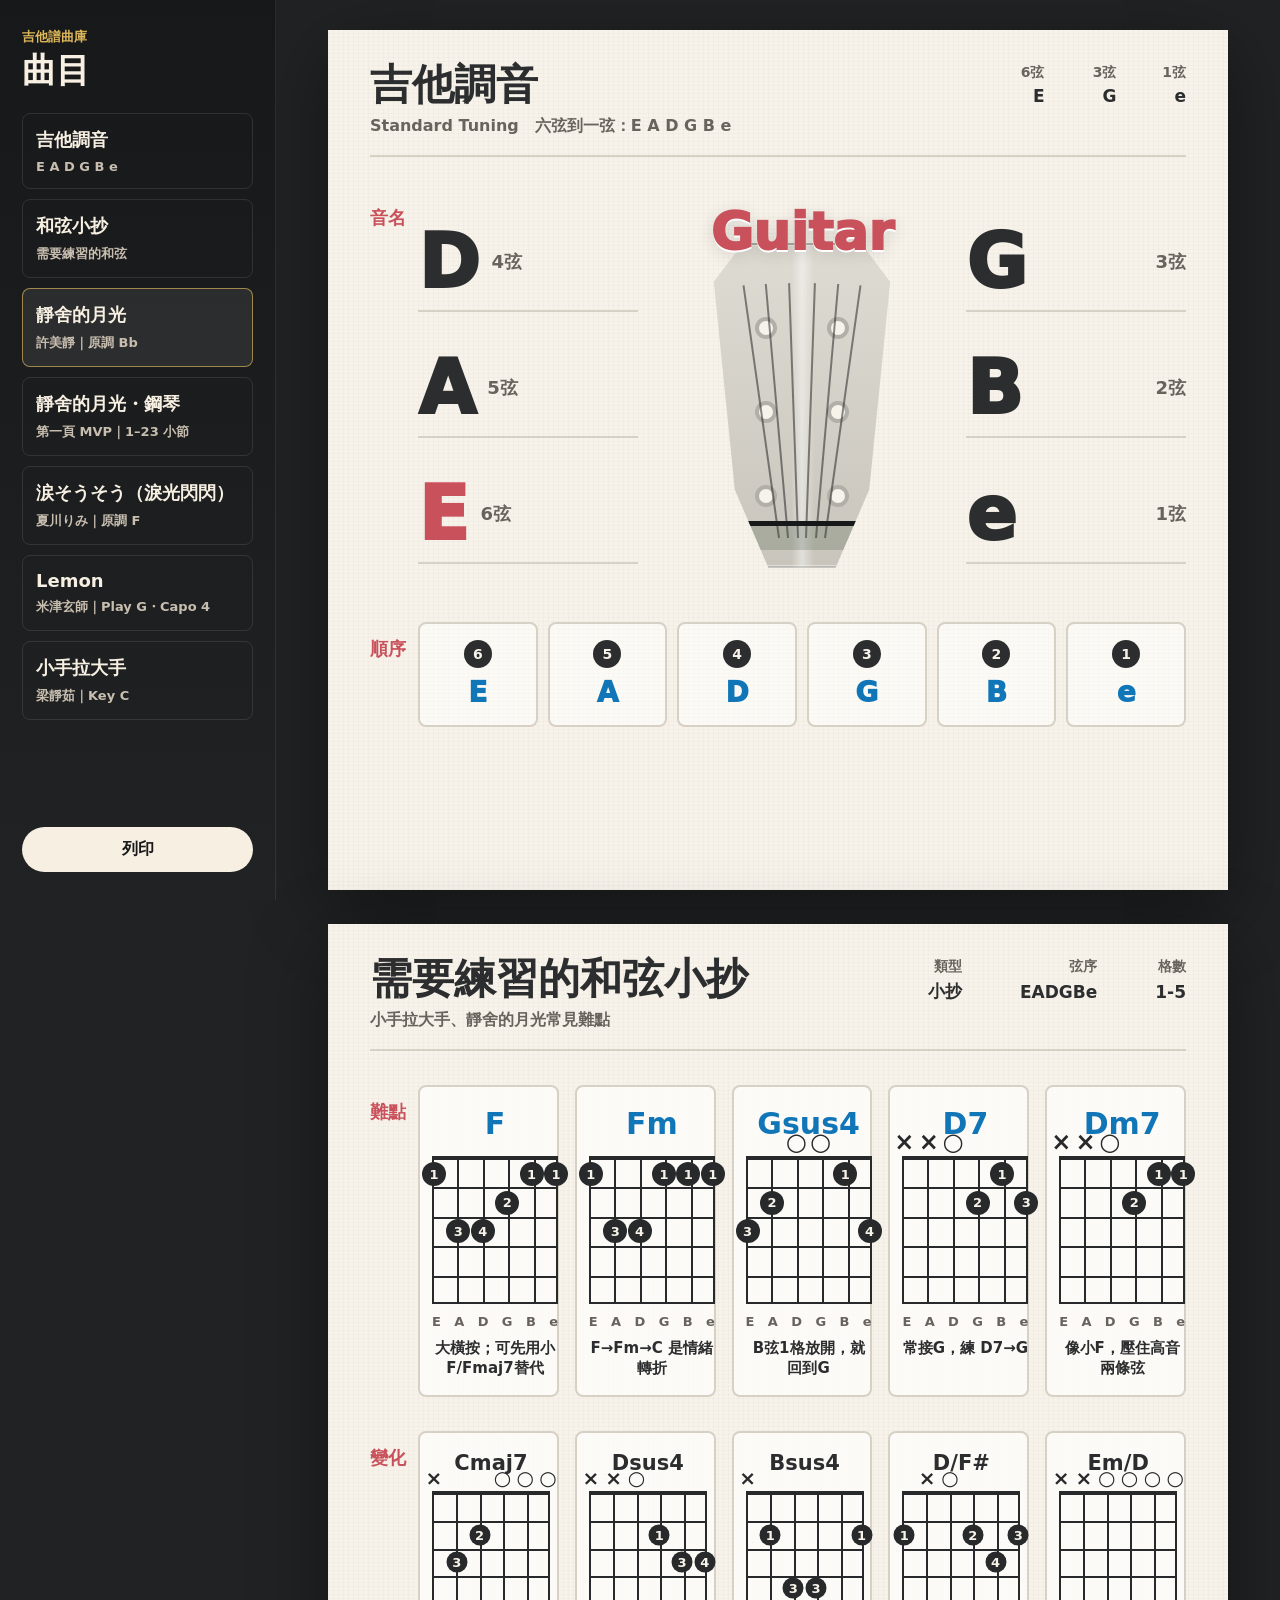
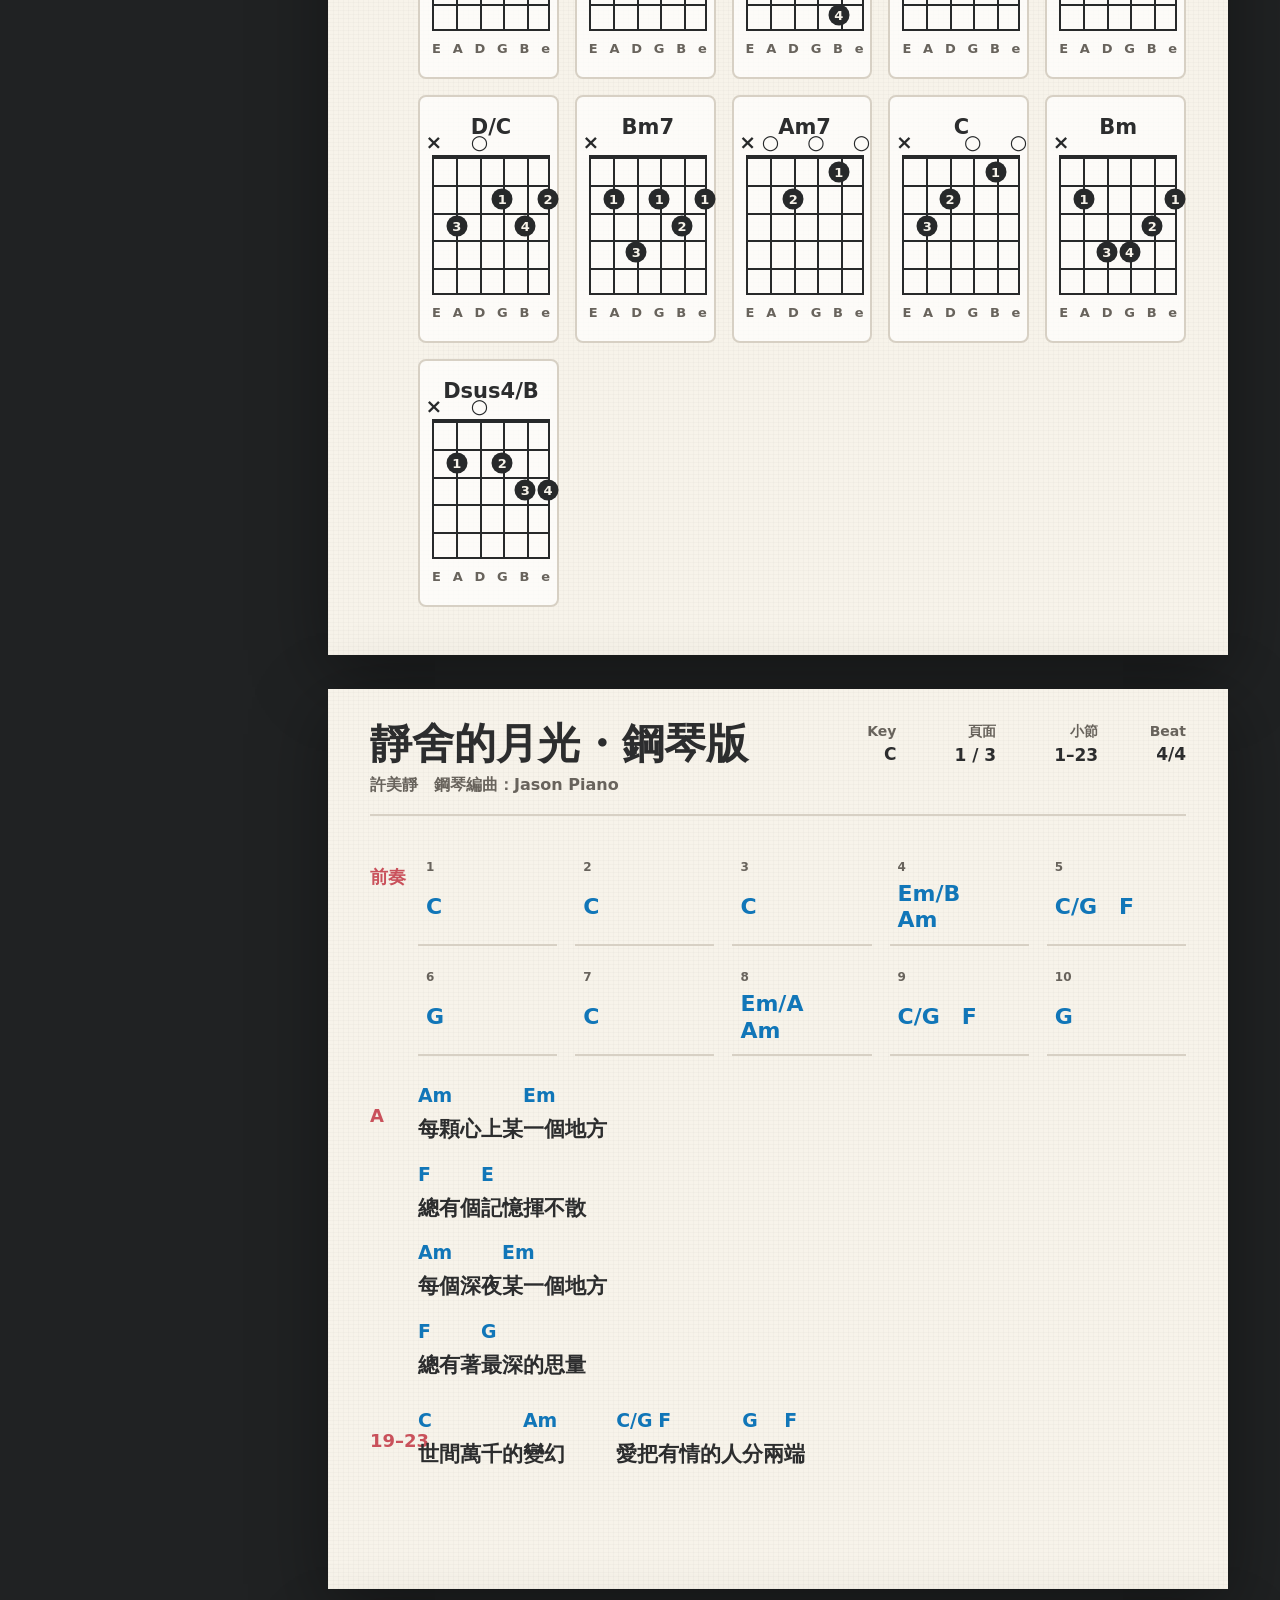
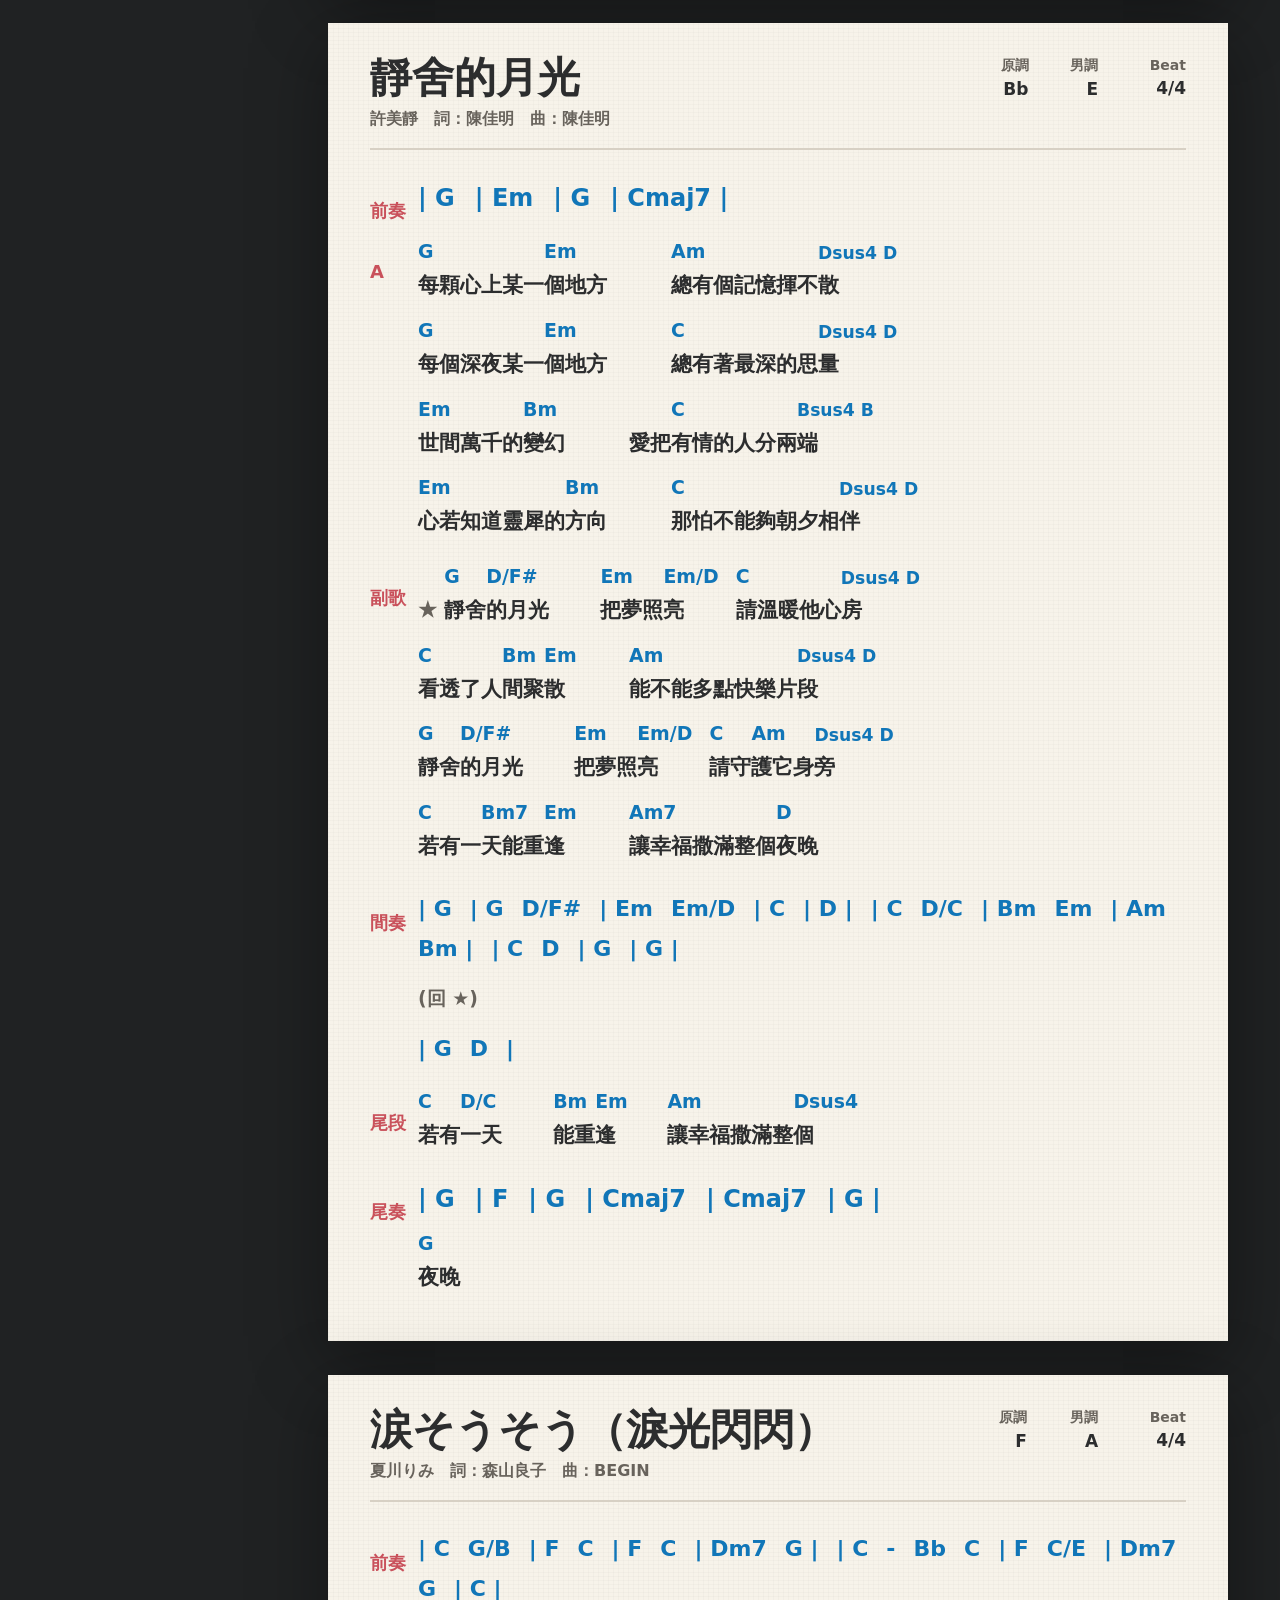
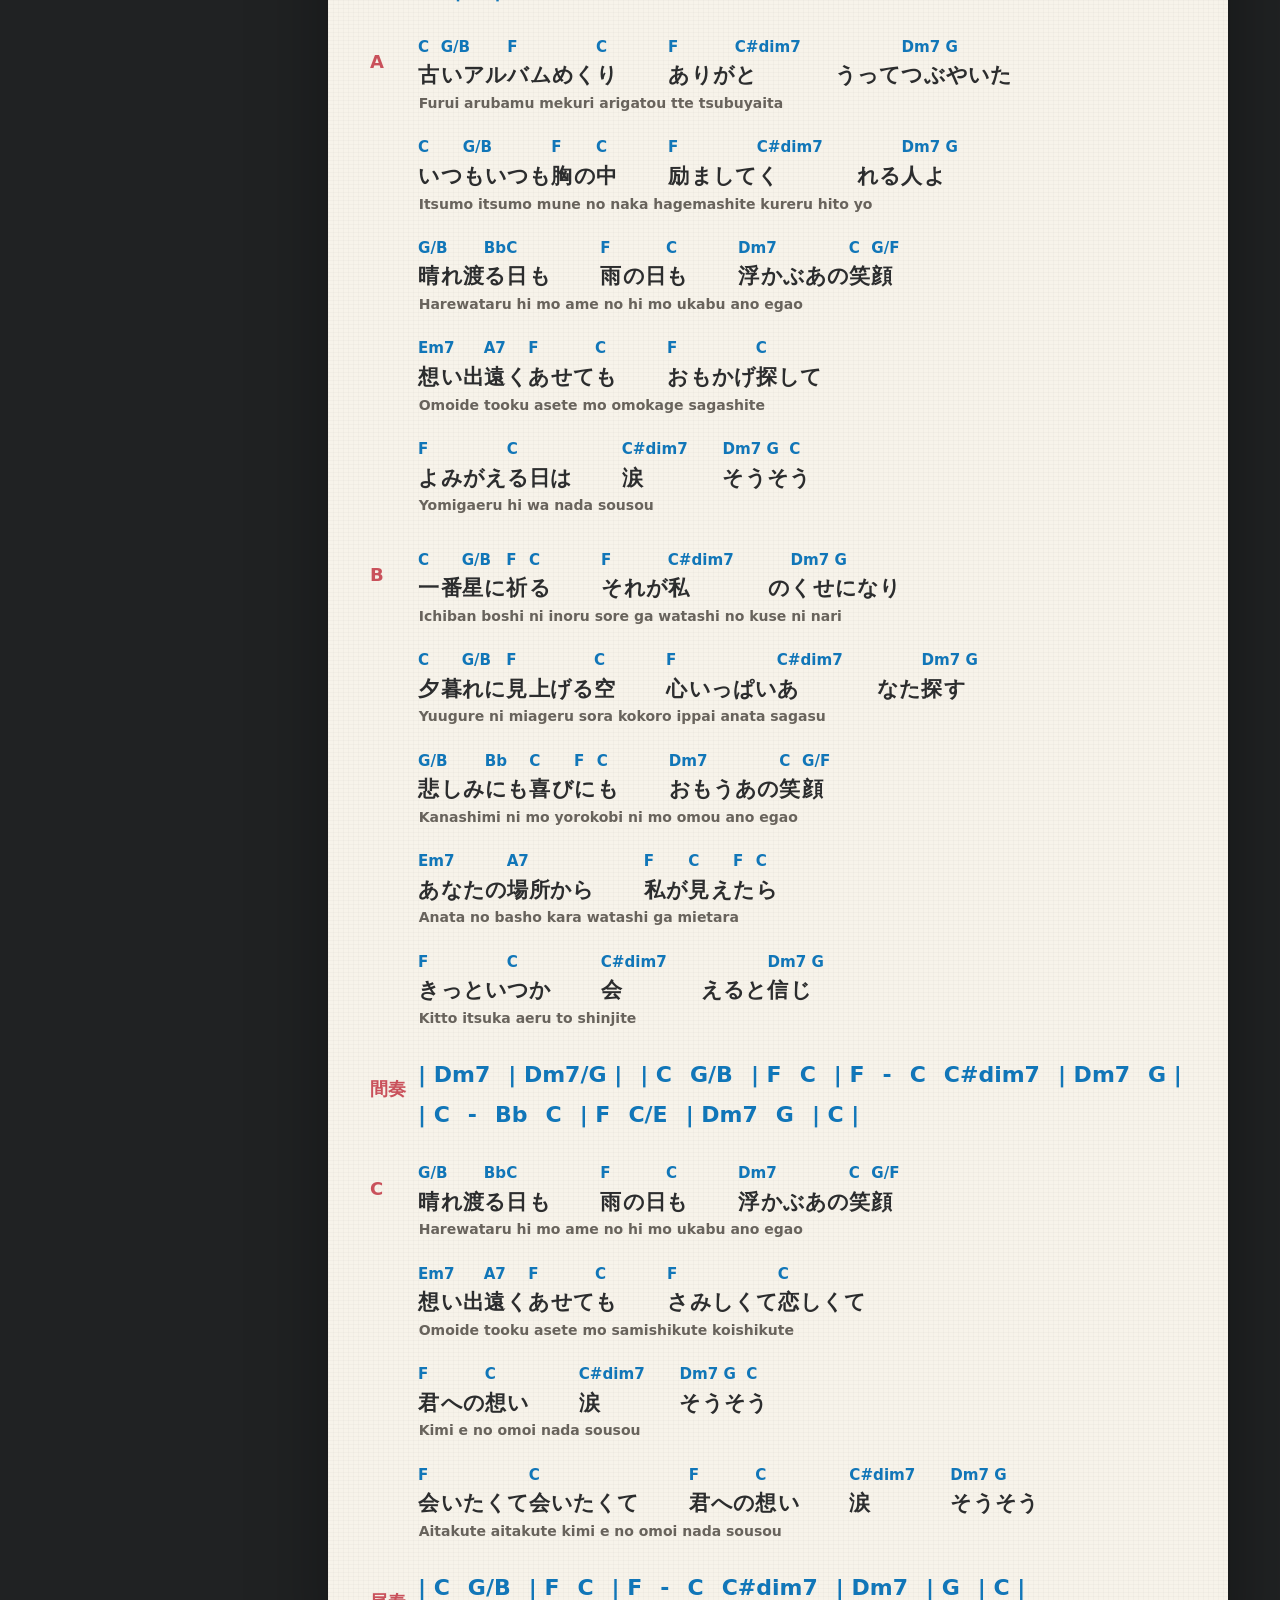
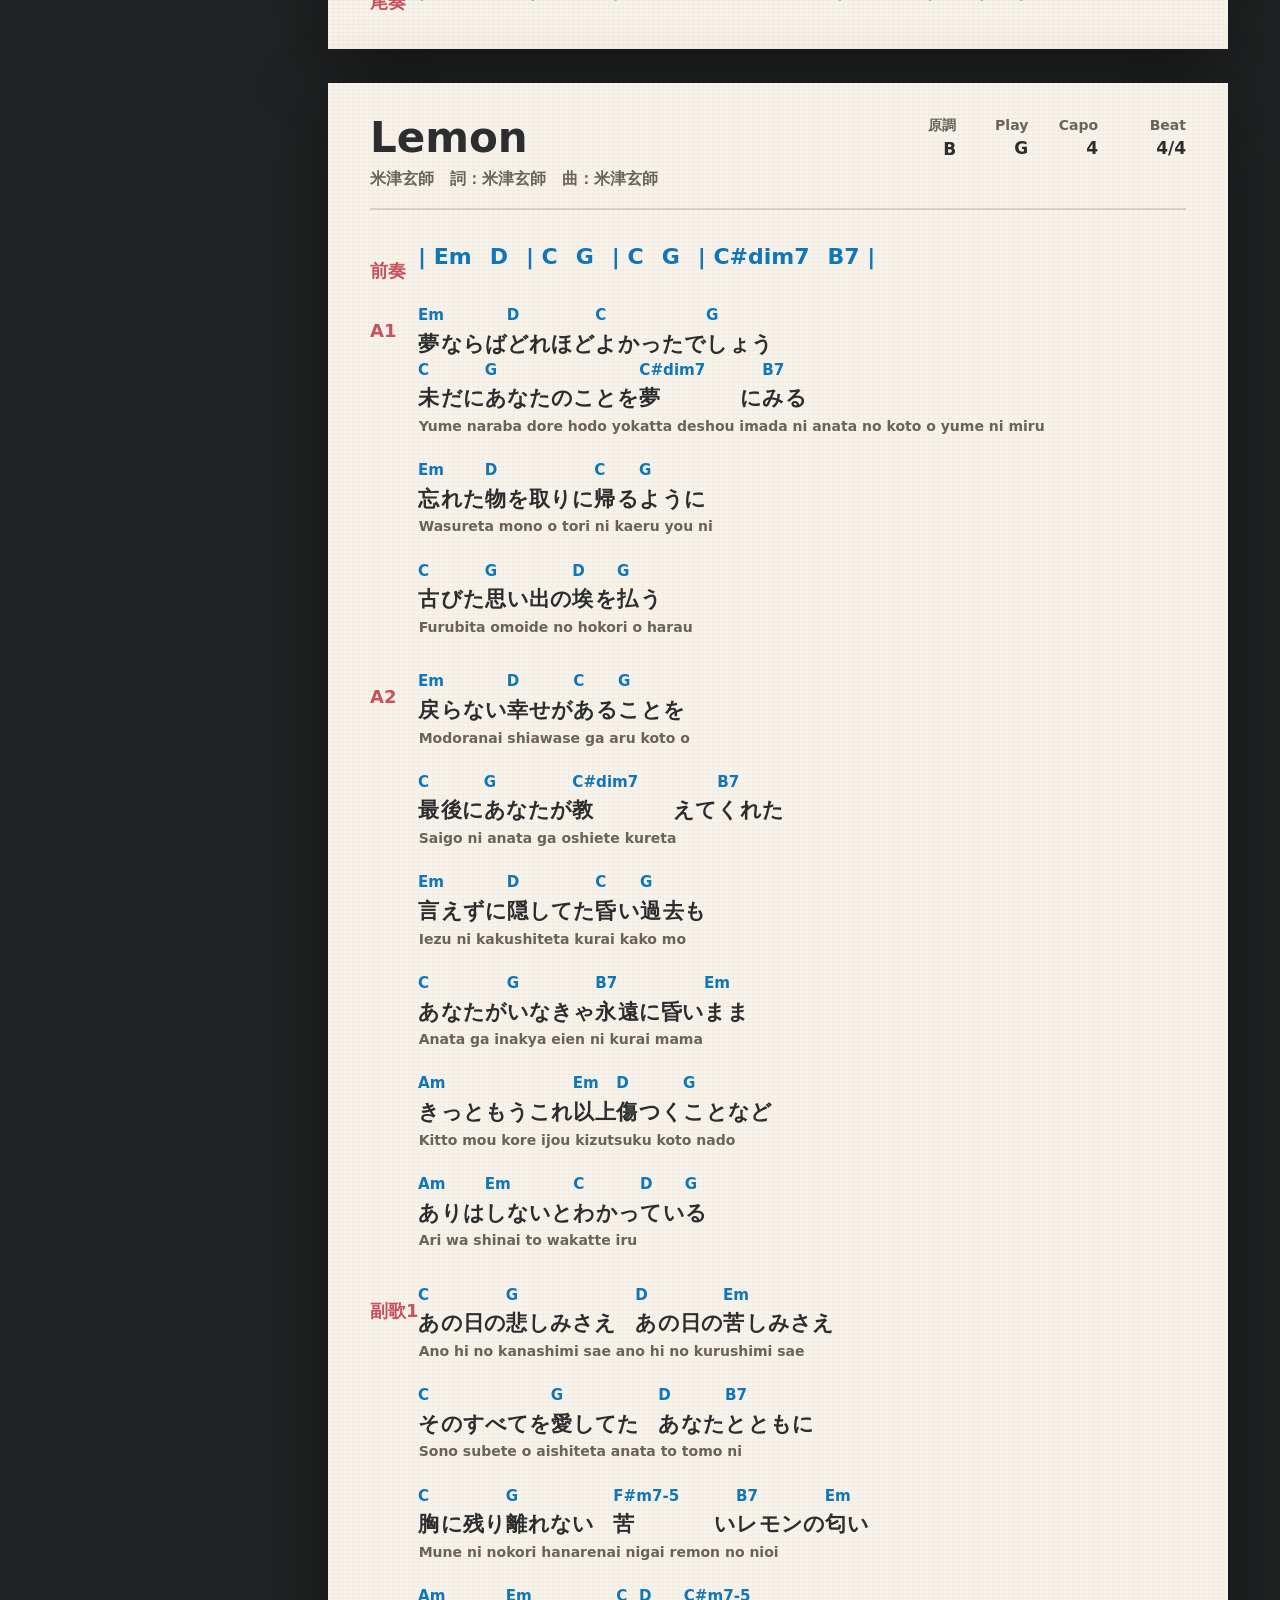
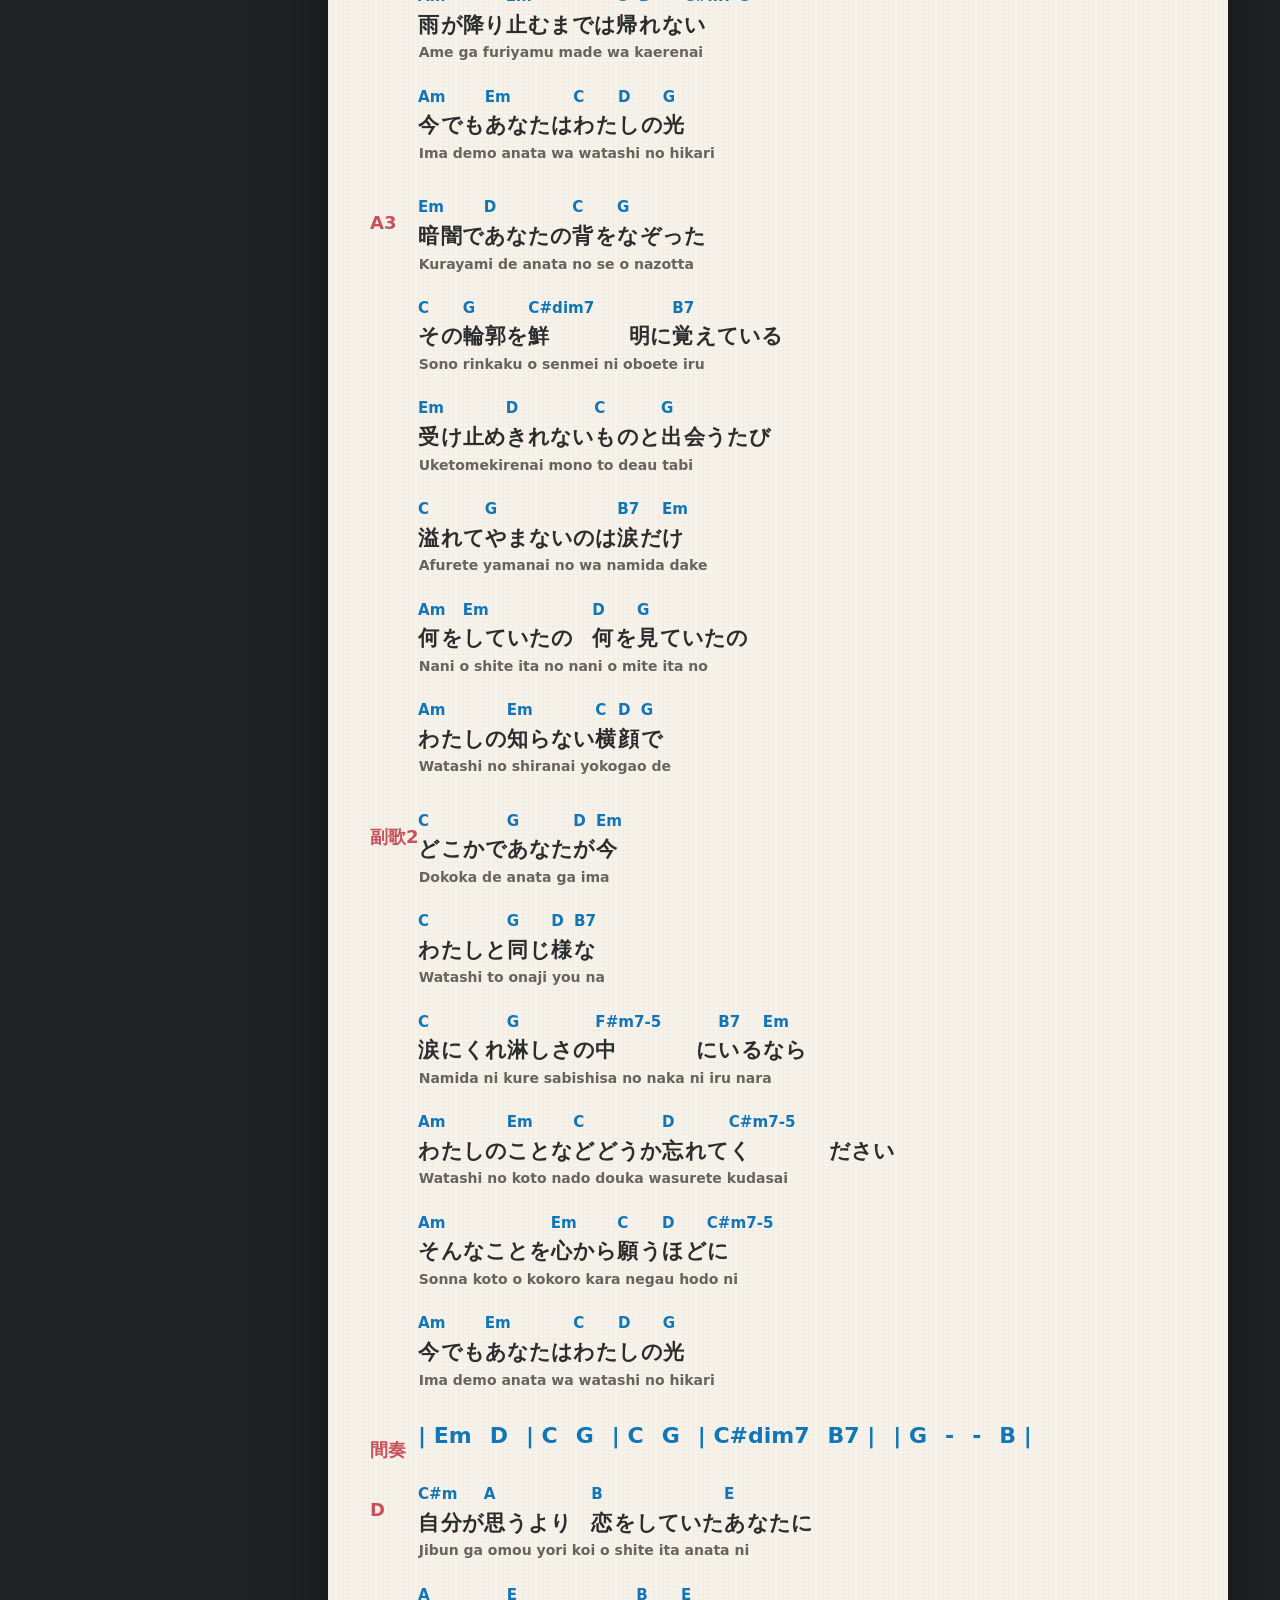
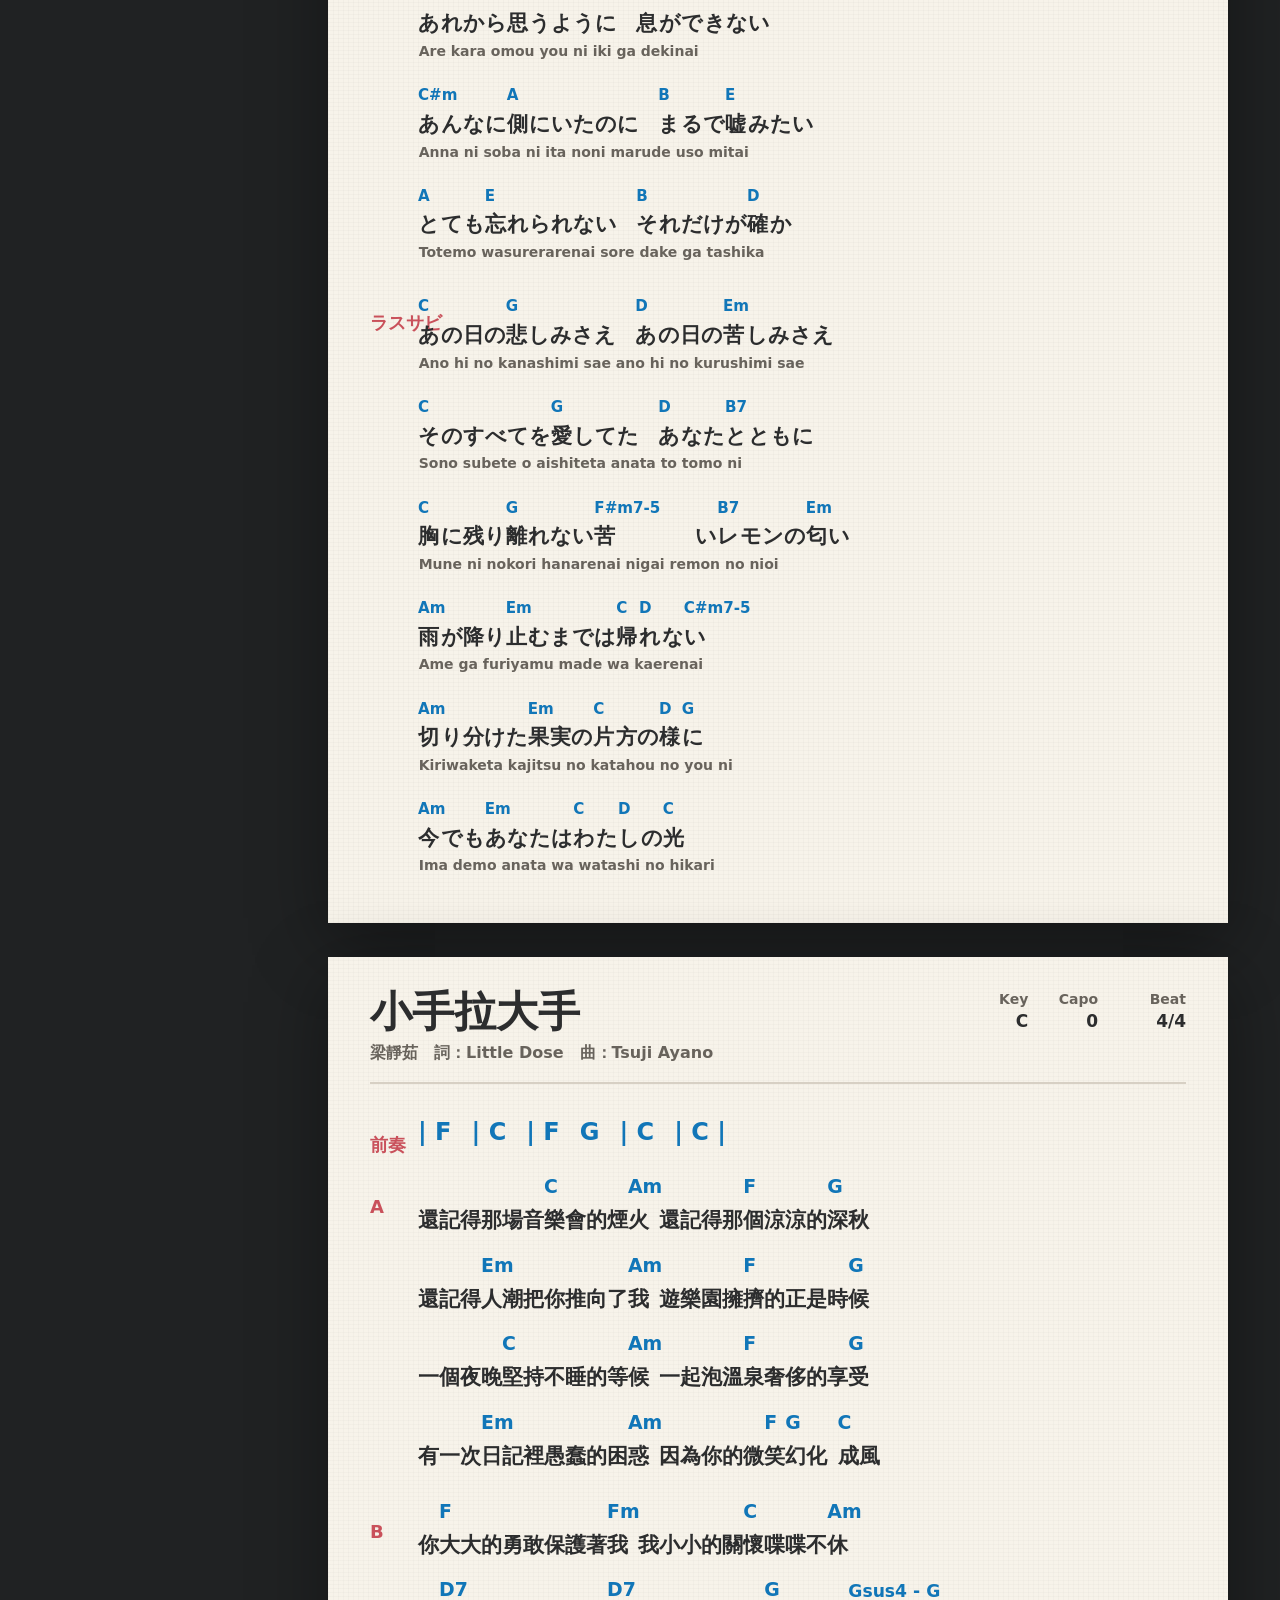
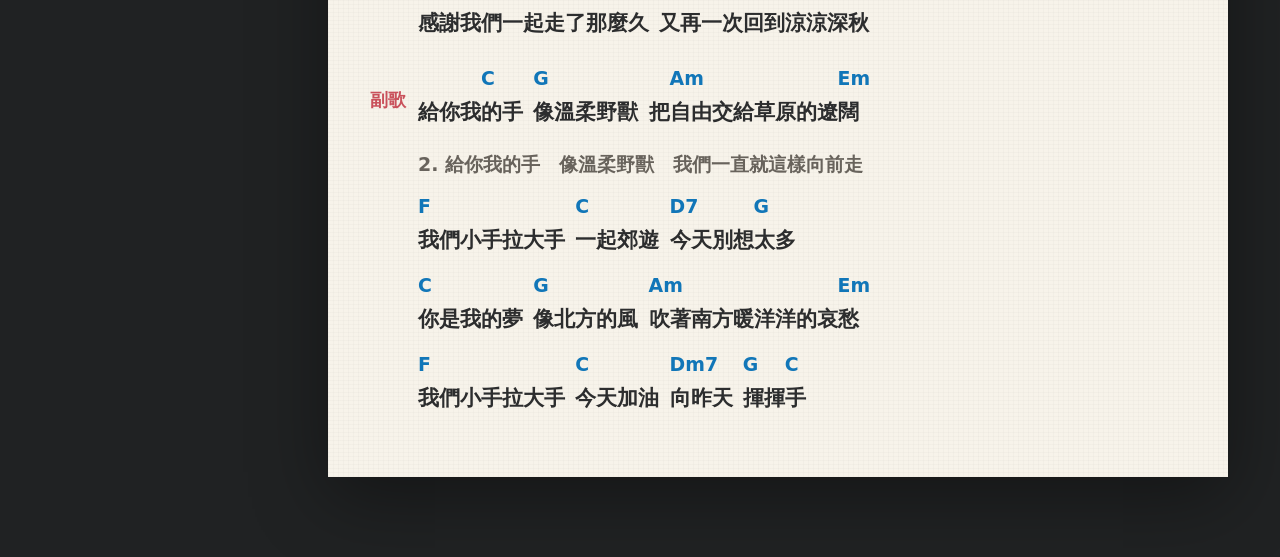
==== index.html @ d0d7e489 "Deploy guitar score website" ====
<!doctype html>
<html lang="zh-Hant">
  <head>
    <meta charset="utf-8">
    <meta name="viewport" content="width=device-width, initial-scale=1">
    <title>吉他譜曲庫</title>
    <link rel="stylesheet" href="./styles.css">
  </head>
  <body>
    <div class="app-shell">
      <aside class="song-sidebar" aria-label="曲目">
        <div class="brand">
          <p>吉他譜曲庫</p>
          <h1>曲目</h1>
        </div>
        <nav class="song-list">
          <a class="song-link" href="#guitar-tuning">
            <span>吉他調音</span>
            <small>E A D G B e</small>
          </a>
          <a class="song-link" href="#chord-cheatsheet">
            <span>和弦小抄</span>
            <small>需要練習的和弦</small>
          </a>
          <a class="song-link is-active" href="#city-moon">
            <span>靜舍的月光</span>
            <small>許美靜｜原調 Bb</small>
          </a>
          <a class="song-link" href="#city-moon-piano-p1">
            <span>靜舍的月光・鋼琴</span>
            <small>第一頁 MVP｜1–23 小節</small>
          </a>
          <a class="song-link" href="#nada-soso">
            <span>涙そうそう（淚光閃閃）</span>
            <small>夏川りみ｜原調 F</small>
          </a>
          <a class="song-link" href="#lemon">
            <span>Lemon</span>
            <small>米津玄師｜Play G・Capo 4</small>
          </a>
          <a class="song-link" href="#little-hand">
            <span>小手拉大手</span>
            <small>梁靜茹｜Key C</small>
          </a>
        </nav>
        <button class="print-button" type="button" onclick="window.print()">列印</button>
      </aside>

      <main class="score-board" aria-label="歌詞和和弦">
        <article class="chart guide-chart" id="guitar-tuning">
          <header class="chart-header">
            <div>
              <h2>吉他調音</h2>
              <p>Standard Tuning　六弦到一弦：E A D G B e</p>
            </div>
            <dl class="song-key" aria-label="調音資訊">
              <div><dt>6弦</dt><dd>E</dd></div>
              <div><dt>3弦</dt><dd>G</dd></div>
              <div><dt>1弦</dt><dd>e</dd></div>
            </dl>
          </header>

          <section class="section">
            <h3>音名</h3>
            <div class="tuning-layout" aria-label="標準吉他調音">
              <div class="tuning-column left">
                <div class="tuning-note"><strong>D</strong><span>4弦</span></div>
                <div class="tuning-note"><strong>A</strong><span>5弦</span></div>
                <div class="tuning-note accent"><strong>E</strong><span>6弦</span></div>
              </div>
              <div class="headstock-card" aria-hidden="true">
                <div class="headstock-title">Guitar</div>
                <div class="headstock-shape">
                  <span class="peg peg-1"></span>
                  <span class="peg peg-2"></span>
                  <span class="peg peg-3"></span>
                  <span class="peg peg-4"></span>
                  <span class="peg peg-5"></span>
                  <span class="peg peg-6"></span>
                  <span class="string string-1"></span>
                  <span class="string string-2"></span>
                  <span class="string string-3"></span>
                  <span class="string string-4"></span>
                  <span class="string string-5"></span>
                  <span class="string string-6"></span>
                </div>
              </div>
              <div class="tuning-column right">
                <div class="tuning-note"><strong>G</strong><span>3弦</span></div>
                <div class="tuning-note"><strong>B</strong><span>2弦</span></div>
                <div class="tuning-note"><strong>e</strong><span>1弦</span></div>
              </div>
            </div>
          </section>

          <section class="section">
            <h3>順序</h3>
            <div class="string-strip" aria-label="六弦到一弦">
              <span><b>6</b>E</span>
              <span><b>5</b>A</span>
              <span><b>4</b>D</span>
              <span><b>3</b>G</span>
              <span><b>2</b>B</span>
              <span><b>1</b>e</span>
            </div>
          </section>
        </article>

        <article class="chart guide-chart" id="chord-cheatsheet">
          <header class="chart-header">
            <div>
              <h2>需要練習的和弦小抄</h2>
              <p>小手拉大手、靜舍的月光常見難點</p>
            </div>
            <dl class="song-key" aria-label="和弦資訊">
              <div><dt>類型</dt><dd>小抄</dd></div>
              <div><dt>弦序</dt><dd>EADGBe</dd></div>
              <div><dt>格數</dt><dd>1-5</dd></div>
            </dl>
          </header>

          <section class="section">
            <h3>難點</h3>
            <div class="chord-grid featured">
              <article class="chord-card">
                <h4>F</h4>
                <div class="chord-diagram" aria-label="F chord">
                  <span class="dot" style="--s:1;--f:1">1</span><span class="dot" style="--s:5;--f:1">1</span><span class="dot" style="--s:6;--f:1">1</span>
                  <span class="dot" style="--s:4;--f:2">2</span><span class="dot" style="--s:2;--f:3">3</span><span class="dot" style="--s:3;--f:3">4</span>
                </div>
                <p>大橫按；可先用小F/Fmaj7替代</p>
              </article>
              <article class="chord-card">
                <h4>Fm</h4>
                <div class="chord-diagram" aria-label="Fm chord">
                  <span class="dot" style="--s:1;--f:1">1</span><span class="dot" style="--s:4;--f:1">1</span><span class="dot" style="--s:5;--f:1">1</span><span class="dot" style="--s:6;--f:1">1</span>
                  <span class="dot" style="--s:2;--f:3">3</span><span class="dot" style="--s:3;--f:3">4</span>
                </div>
                <p>F→Fm→C 是情緒轉折</p>
              </article>
              <article class="chord-card">
                <h4>Gsus4</h4>
                <div class="chord-diagram" aria-label="Gsus4 chord">
                  <span class="open" style="--s:3">○</span><span class="open" style="--s:4">○</span>
                  <span class="dot" style="--s:1;--f:3">3</span><span class="dot" style="--s:2;--f:2">2</span><span class="dot" style="--s:5;--f:1">1</span><span class="dot" style="--s:6;--f:3">4</span>
                </div>
                <p>B弦1格放開，就回到G</p>
              </article>
              <article class="chord-card">
                <h4>D7</h4>
                <div class="chord-diagram" aria-label="D7 chord">
                  <span class="muted" style="--s:1">×</span><span class="muted" style="--s:2">×</span><span class="open" style="--s:3">○</span>
                  <span class="dot" style="--s:4;--f:2">2</span><span class="dot" style="--s:5;--f:1">1</span><span class="dot" style="--s:6;--f:2">3</span>
                </div>
                <p>常接G，練 D7→G</p>
              </article>
              <article class="chord-card">
                <h4>Dm7</h4>
                <div class="chord-diagram" aria-label="Dm7 chord">
                  <span class="muted" style="--s:1">×</span><span class="muted" style="--s:2">×</span><span class="open" style="--s:3">○</span>
                  <span class="dot" style="--s:4;--f:2">2</span><span class="dot" style="--s:5;--f:1">1</span><span class="dot" style="--s:6;--f:1">1</span>
                </div>
                <p>像小F，壓住高音兩條弦</p>
              </article>
            </div>
          </section>

          <section class="section">
            <h3>變化</h3>
            <div class="chord-grid compact">
              <article class="chord-card mini"><h4>Cmaj7</h4><div class="chord-diagram"><span class="muted" style="--s:1">×</span><span class="open" style="--s:4">○</span><span class="open" style="--s:5">○</span><span class="open" style="--s:6">○</span><span class="dot" style="--s:2;--f:3">3</span><span class="dot" style="--s:3;--f:2">2</span></div></article>
              <article class="chord-card mini"><h4>Dsus4</h4><div class="chord-diagram"><span class="muted" style="--s:1">×</span><span class="muted" style="--s:2">×</span><span class="open" style="--s:3">○</span><span class="dot" style="--s:4;--f:2">1</span><span class="dot" style="--s:5;--f:3">3</span><span class="dot" style="--s:6;--f:3">4</span></div></article>
              <article class="chord-card mini"><h4>Bsus4</h4><div class="chord-diagram"><span class="muted" style="--s:1">×</span><span class="dot" style="--s:2;--f:2">1</span><span class="dot" style="--s:3;--f:4">3</span><span class="dot" style="--s:4;--f:4">3</span><span class="dot" style="--s:5;--f:5">4</span><span class="dot" style="--s:6;--f:2">1</span></div></article>
              <article class="chord-card mini"><h4>D/F#</h4><div class="chord-diagram"><span class="muted" style="--s:2">×</span><span class="open" style="--s:3">○</span><span class="dot" style="--s:1;--f:2">1</span><span class="dot" style="--s:4;--f:2">2</span><span class="dot" style="--s:5;--f:3">4</span><span class="dot" style="--s:6;--f:2">3</span></div></article>
              <article class="chord-card mini"><h4>Em/D</h4><div class="chord-diagram"><span class="muted" style="--s:1">×</span><span class="muted" style="--s:2">×</span><span class="open" style="--s:3">○</span><span class="open" style="--s:4">○</span><span class="open" style="--s:5">○</span><span class="open" style="--s:6">○</span></div></article>
              <article class="chord-card mini"><h4>D/C</h4><div class="chord-diagram"><span class="muted" style="--s:1">×</span><span class="open" style="--s:3">○</span><span class="dot" style="--s:2;--f:3">3</span><span class="dot" style="--s:4;--f:2">1</span><span class="dot" style="--s:5;--f:3">4</span><span class="dot" style="--s:6;--f:2">2</span></div></article>
              <article class="chord-card mini"><h4>Bm7</h4><div class="chord-diagram"><span class="muted" style="--s:1">×</span><span class="dot" style="--s:2;--f:2">1</span><span class="dot" style="--s:3;--f:4">3</span><span class="dot" style="--s:4;--f:2">1</span><span class="dot" style="--s:5;--f:3">2</span><span class="dot" style="--s:6;--f:2">1</span></div></article>
              <article class="chord-card mini"><h4>Am7</h4><div class="chord-diagram"><span class="muted" style="--s:1">×</span><span class="open" style="--s:2">○</span><span class="open" style="--s:4">○</span><span class="open" style="--s:6">○</span><span class="dot" style="--s:3;--f:2">2</span><span class="dot" style="--s:5;--f:1">1</span></div></article>
              <article class="chord-card mini"><h4>C</h4><div class="chord-diagram"><span class="muted" style="--s:1">×</span><span class="open" style="--s:4">○</span><span class="open" style="--s:6">○</span><span class="dot" style="--s:2;--f:3">3</span><span class="dot" style="--s:3;--f:2">2</span><span class="dot" style="--s:5;--f:1">1</span></div></article>
              <article class="chord-card mini"><h4>Bm</h4><div class="chord-diagram"><span class="muted" style="--s:1">×</span><span class="dot" style="--s:2;--f:2">1</span><span class="dot" style="--s:3;--f:4">3</span><span class="dot" style="--s:4;--f:4">4</span><span class="dot" style="--s:5;--f:3">2</span><span class="dot" style="--s:6;--f:2">1</span></div></article>
              <article class="chord-card mini"><h4>Dsus4/B</h4><div class="chord-diagram"><span class="muted" style="--s:1">×</span><span class="dot" style="--s:2;--f:2">1</span><span class="open" style="--s:3">○</span><span class="dot" style="--s:4;--f:2">2</span><span class="dot" style="--s:5;--f:3">3</span><span class="dot" style="--s:6;--f:3">4</span></div></article>
            </div>
          </section>
        </article>

        <article class="chart song-chart piano-chart" id="city-moon-piano-p1">
          <header class="chart-header">
            <div>
              <h2>靜舍的月光・鋼琴版</h2>
              <p>許美靜　鋼琴編曲：Jason Piano</p>
            </div>
            <dl class="song-key four" aria-label="鋼琴譜資訊">
              <div><dt>Key</dt><dd>C</dd></div>
              <div><dt>頁面</dt><dd>1 / 3</dd></div>
              <div><dt>小節</dt><dd>1–23</dd></div>
              <div><dt>Beat</dt><dd>4/4</dd></div>
            </dl>
          </header>

          <section class="section">
            <h3>前奏</h3>
            <p class="progression dense piano-progression">
              <span><b>1</b>C</span><span><b>2</b>C</span><span><b>3</b>C</span>
              <span><b>4</b>Em/B　Am</span><span><b>5</b>C/G　F</span>
              <span><b>6</b>G</span><span><b>7</b>C</span>
              <span><b>8</b>Em/A　Am</span><span><b>9</b>C/G　F</span><span><b>10</b>G</span>
            </p>
          </section>

          <section class="section piano-lyrics">
            <h3>A</h3>
            <p class="lyric-line">
              <span class="hit" data-chord="Am">每</span>顆心上某<span class="hit" data-chord="Em">一</span>個地方
            </p>
            <p class="lyric-line">
              <span class="hit" data-chord="F">總</span>有個<span class="hit" data-chord="E">記</span>憶揮不散
            </p>
            <p class="lyric-line">
              <span class="hit" data-chord="Am">每</span>個深夜<span class="hit" data-chord="Em">某</span>一個地方
            </p>
            <p class="lyric-line">
              <span class="hit" data-chord="F">總</span>有著<span class="hit" data-chord="G">最</span>深的思量
            </p>
          </section>

          <section class="section piano-lyrics">
            <h3>19–23</h3>
            <p class="lyric-line">
              <span class="hit" data-chord="C">世</span>間萬千的<span class="hit" data-chord="Am">變</span>幻
              <span class="phrase-gap small"></span><span class="hit" data-chord="C/G">愛</span>把<span class="hit" data-chord="F">有</span>情的人<span class="hit" data-chord="G">分</span>兩<span class="hit" data-chord="F">端</span>
            </p>
          </section>
        </article>

        <article class="chart song-chart" id="city-moon">
          <header class="chart-header">
            <div>
              <h2>靜舍的月光</h2>
              <p>許美靜　詞：陳佳明　曲：陳佳明</p>
            </div>
            <dl class="song-key" aria-label="調性資訊">
              <div><dt>原調</dt><dd>Bb</dd></div>
              <div><dt>男調</dt><dd>E</dd></div>
              <div><dt>Beat</dt><dd>4/4</dd></div>
            </dl>
          </header>

          <section class="section">
            <h3>前奏</h3>
            <p class="progression">
              <span>| G</span><span>| Em</span><span>| G</span><span>| Cmaj7 |</span>
            </p>
          </section>

          <section class="section">
            <h3>A</h3>
            <p class="lyric-line">
              <span class="hit" data-chord="G">每</span>顆心上某一<span class="hit" data-chord="Em">個</span>地方<span class="phrase-gap"></span>
              <span class="hit" data-chord="Am">總</span>有個記憶揮不<span class="hit wide-chord" data-chord="Dsus4  D">散</span>
            </p>
            <p class="lyric-line">
              <span class="hit" data-chord="G">每</span>個深夜某一<span class="hit" data-chord="Em">個</span>地方<span class="phrase-gap"></span>
              <span class="hit" data-chord="C">總</span>有著最深的思<span class="hit wide-chord" data-chord="Dsus4  D">量</span>
            </p>
            <p class="lyric-line">
              <span class="hit" data-chord="Em">世</span>間萬千的<span class="hit" data-chord="Bm">變</span>幻<span class="phrase-gap"></span>
              愛把<span class="hit" data-chord="C">有</span>情的人分兩<span class="hit wide-chord" data-chord="Bsus4  B">端</span>
            </p>
            <p class="lyric-line">
              <span class="hit" data-chord="Em">心</span>若知道靈犀的<span class="hit" data-chord="Bm">方</span>向<span class="phrase-gap"></span>
              <span class="hit" data-chord="C">那</span>怕不能夠朝夕相<span class="hit wide-chord" data-chord="Dsus4  D">伴</span>
            </p>
          </section>

          <section class="section">
            <h3>副歌</h3>
            <p class="lyric-line marker-line">
              <span class="marker">★</span><span class="hit" data-chord="G">靜</span>舍<span class="hit" data-chord="D/F#">的</span>月光<span class="phrase-gap small"></span>
              <span class="hit" data-chord="Em">把</span>夢照<span class="hit" data-chord="Em/D">亮</span><span class="phrase-gap small"></span>
              <span class="hit" data-chord="C">請</span>溫暖他心<span class="hit wide-chord" data-chord="Dsus4  D">房</span>
            </p>
            <p class="lyric-line">
              <span class="hit" data-chord="C">看</span>透了人<span class="hit" data-chord="Bm">間</span>聚<span class="hit" data-chord="Em">散</span><span class="phrase-gap"></span>
              <span class="hit" data-chord="Am">能</span>不能多點快樂片<span class="hit wide-chord" data-chord="Dsus4  D">段</span>
            </p>
            <p class="lyric-line">
              <span class="hit" data-chord="G">靜</span>舍<span class="hit" data-chord="D/F#">的</span>月光<span class="phrase-gap small"></span>
              <span class="hit" data-chord="Em">把</span>夢照<span class="hit" data-chord="Em/D">亮</span><span class="phrase-gap small"></span>
              <span class="hit" data-chord="C">請</span>守<span class="hit" data-chord="Am">護</span>它身<span class="hit wide-chord" data-chord="Dsus4  D">旁</span>
            </p>
            <p class="lyric-line">
              <span class="hit" data-chord="C">若</span>有一<span class="hit" data-chord="Bm7">天</span>能重<span class="hit" data-chord="Em">逢</span><span class="phrase-gap"></span>
              <span class="hit" data-chord="Am7">讓</span>幸福撒滿整個<span class="hit" data-chord="D">夜</span>晚
            </p>
          </section>

          <section class="section">
            <h3>間奏</h3>
            <p class="progression dense">
              <span>| G</span><span>| G</span><span>D/F#</span><span>| Em</span><span>Em/D</span><span>| C</span><span>| D |</span>
              <span>| C</span><span>D/C</span><span>| Bm</span><span>Em</span><span>| Am</span><span>Bm |</span>
              <span>| C</span><span>D</span><span>| G</span><span>| G |</span>
            </p>
            <p class="note">(回 ★)</p>
            <p class="progression dense">
              <span>| G</span><span>D</span><span>|</span>
            </p>
          </section>

          <section class="section">
            <h3>尾段</h3>
            <p class="lyric-line">
              <span class="hit" data-chord="C">若</span>有<span class="hit" data-chord="D/C">一</span>天<span class="phrase-gap small"></span>
              <span class="hit" data-chord="Bm">能</span>重<span class="hit" data-chord="Em">逢</span><span class="phrase-gap small"></span>
              <span class="hit" data-chord="Am">讓</span>幸福撒滿整<span class="hit" data-chord="Dsus4">個</span>
            </p>
          </section>

          <section class="section">
            <h3>尾奏</h3>
            <p class="progression">
              <span>| G</span><span>| F</span><span>| G</span><span>| Cmaj7</span><span>| Cmaj7</span><span>| G |</span>
            </p>
            <p class="lyric-line short-line"><span class="hit" data-chord="G">夜</span>晚</p>
          </section>
        </article>

        <article class="chart song-chart" id="nada-soso">
          <header class="chart-header">
            <div>
              <h2>涙そうそう（淚光閃閃）</h2>
              <p>夏川りみ　詞：森山良子　曲：BEGIN</p>
            </div>
            <dl class="song-key" aria-label="調性資訊">
              <div><dt>原調</dt><dd>F</dd></div>
              <div><dt>男調</dt><dd>A</dd></div>
              <div><dt>Beat</dt><dd>4/4</dd></div>
            </dl>
          </header>

          <section class="section">
            <h3>前奏</h3>
            <p class="progression dense">
              <span>| C</span><span>G/B</span><span>| F</span><span>C</span><span>| F</span><span>C</span><span>| Dm7</span><span>G |</span>
              <span>| C</span><span>-</span><span>Bb</span><span>C</span><span>| F</span><span>C/E</span><span>| Dm7</span><span>G</span><span>| C |</span>
            </p>
          </section>

          <section class="section japanese-section">
            <h3>A</h3>
            <div class="vocal-pair">
              <p class="lyric-line jp-line">
                <span class="hit" data-chord="C">古</span><span class="hit" data-chord="G/B">い</span>アル<span class="hit" data-chord="F">バ</span>ムめく<span class="hit" data-chord="C">り</span><span class="phrase-gap small"></span>
                <span class="hit" data-chord="F">あ</span>りが<span class="hit" data-chord="C#dim7">と</span>うって<span class="hit" data-chord="Dm7  G">つ</span>ぶやいた
              </p>
              <p class="romaji-line">Furui arubamu mekuri arigatou tte tsubuyaita</p>
            </div>
            <div class="vocal-pair">
              <p class="lyric-line jp-line">
                <span class="hit" data-chord="C">い</span>つ<span class="hit" data-chord="G/B">も</span>いつも<span class="hit" data-chord="F">胸</span>の<span class="hit" data-chord="C">中</span><span class="phrase-gap small"></span>
                <span class="hit" data-chord="F">励</span>まして<span class="hit" data-chord="C#dim7">く</span>れる<span class="hit" data-chord="Dm7  G">人</span>よ
              </p>
              <p class="romaji-line">Itsumo itsumo mune no naka hagemashite kureru hito yo</p>
            </div>
            <div class="vocal-pair">
              <p class="lyric-line jp-line">
                <span class="hit" data-chord="G/B">晴</span>れ渡<span class="hit" data-chord="Bb">る</span><span class="hit" data-chord="C">日</span>も<span class="phrase-gap small"></span>
                <span class="hit" data-chord="F">雨</span>の日<span class="hit" data-chord="C">も</span><span class="phrase-gap small"></span>
                <span class="hit" data-chord="Dm7">浮</span>かぶあの<span class="hit" data-chord="C">笑</span><span class="hit" data-chord="G/F">顔</span>
              </p>
              <p class="romaji-line">Harewataru hi mo ame no hi mo ukabu ano egao</p>
            </div>
            <div class="vocal-pair">
              <p class="lyric-line jp-line">
                <span class="hit" data-chord="Em7">想</span>い出<span class="hit" data-chord="A7">遠</span>く<span class="hit" data-chord="F">あ</span>せて<span class="hit" data-chord="C">も</span><span class="phrase-gap small"></span>
                <span class="hit" data-chord="F">お</span>もかげ<span class="hit" data-chord="C">探</span>して
              </p>
              <p class="romaji-line">Omoide tooku asete mo omokage sagashite</p>
            </div>
            <div class="vocal-pair">
              <p class="lyric-line jp-line">
                <span class="hit" data-chord="F">よ</span>みがえ<span class="hit" data-chord="C">る</span>日は<span class="phrase-gap small"></span>
                <span class="hit" data-chord="C#dim7">涙</span><span class="hit" data-chord="Dm7  G">そ</span>うそ<span class="hit" data-chord="C">う</span>
              </p>
              <p class="romaji-line">Yomigaeru hi wa nada sousou</p>
            </div>
          </section>

          <section class="section japanese-section">
            <h3>B</h3>
            <div class="vocal-pair">
              <p class="lyric-line jp-line">
                <span class="hit" data-chord="C">一</span>番<span class="hit" data-chord="G/B">星</span>に<span class="hit" data-chord="F">祈</span><span class="hit" data-chord="C">る</span><span class="phrase-gap small"></span>
                <span class="hit" data-chord="F">そ</span>れが<span class="hit" data-chord="C#dim7">私</span>の<span class="hit" data-chord="Dm7  G">く</span>せになり
              </p>
              <p class="romaji-line">Ichiban boshi ni inoru sore ga watashi no kuse ni nari</p>
            </div>
            <div class="vocal-pair">
              <p class="lyric-line jp-line">
                <span class="hit" data-chord="C">夕</span>暮<span class="hit" data-chord="G/B">れ</span>に<span class="hit" data-chord="F">見</span>上げる<span class="hit" data-chord="C">空</span><span class="phrase-gap small"></span>
                <span class="hit" data-chord="F">心</span>いっぱい<span class="hit" data-chord="C#dim7">あ</span>なた<span class="hit" data-chord="Dm7  G">探</span>す
              </p>
              <p class="romaji-line">Yuugure ni miageru sora kokoro ippai anata sagasu</p>
            </div>
            <div class="vocal-pair">
              <p class="lyric-line jp-line">
                <span class="hit" data-chord="G/B">悲</span>しみ<span class="hit" data-chord="Bb">に</span>も<span class="hit" data-chord="C">喜</span>び<span class="hit" data-chord="F">に</span><span class="hit" data-chord="C">も</span><span class="phrase-gap small"></span>
                <span class="hit" data-chord="Dm7">お</span>もうあの<span class="hit" data-chord="C">笑</span><span class="hit" data-chord="G/F">顔</span>
              </p>
              <p class="romaji-line">Kanashimi ni mo yorokobi ni mo omou ano egao</p>
            </div>
            <div class="vocal-pair">
              <p class="lyric-line jp-line">
                <span class="hit" data-chord="Em7">あ</span>なたの<span class="hit" data-chord="A7">場</span>所から<span class="phrase-gap small"></span>
                <span class="hit" data-chord="F">私</span>が<span class="hit" data-chord="C">見</span>え<span class="hit" data-chord="F">た</span><span class="hit" data-chord="C">ら</span>
              </p>
              <p class="romaji-line">Anata no basho kara watashi ga mietara</p>
            </div>
            <div class="vocal-pair">
              <p class="lyric-line jp-line">
                <span class="hit" data-chord="F">き</span>っとい<span class="hit" data-chord="C">つ</span>か<span class="phrase-gap small"></span>
                <span class="hit" data-chord="C#dim7">会</span>えると<span class="hit" data-chord="Dm7  G">信</span>じ
              </p>
              <p class="romaji-line">Kitto itsuka aeru to shinjite</p>
            </div>
          </section>

          <section class="section">
            <h3>間奏</h3>
            <p class="progression dense">
              <span>| Dm7</span><span>| Dm7/G |</span><span>| C</span><span>G/B</span><span>| F</span><span>C</span>
              <span>| F</span><span>-</span><span>C</span><span>C#dim7</span><span>| Dm7</span><span>G |</span>
              <span>| C</span><span>-</span><span>Bb</span><span>C</span><span>| F</span><span>C/E</span><span>| Dm7</span><span>G</span><span>| C |</span>
            </p>
          </section>

          <section class="section japanese-section">
            <h3>C</h3>
            <div class="vocal-pair">
              <p class="lyric-line jp-line">
                <span class="hit" data-chord="G/B">晴</span>れ渡<span class="hit" data-chord="Bb">る</span><span class="hit" data-chord="C">日</span>も<span class="phrase-gap small"></span>
                <span class="hit" data-chord="F">雨</span>の日<span class="hit" data-chord="C">も</span><span class="phrase-gap small"></span>
                <span class="hit" data-chord="Dm7">浮</span>かぶあの<span class="hit" data-chord="C">笑</span><span class="hit" data-chord="G/F">顔</span>
              </p>
              <p class="romaji-line">Harewataru hi mo ame no hi mo ukabu ano egao</p>
            </div>
            <div class="vocal-pair">
              <p class="lyric-line jp-line">
                <span class="hit" data-chord="Em7">想</span>い出<span class="hit" data-chord="A7">遠</span>く<span class="hit" data-chord="F">あ</span>せて<span class="hit" data-chord="C">も</span><span class="phrase-gap small"></span>
                <span class="hit" data-chord="F">さ</span>みしくて<span class="hit" data-chord="C">恋</span>しくて
              </p>
              <p class="romaji-line">Omoide tooku asete mo samishikute koishikute</p>
            </div>
            <div class="vocal-pair">
              <p class="lyric-line jp-line">
                <span class="hit" data-chord="F">君</span>への<span class="hit" data-chord="C">想</span>い<span class="phrase-gap small"></span>
                <span class="hit" data-chord="C#dim7">涙</span><span class="hit" data-chord="Dm7  G">そ</span>うそ<span class="hit" data-chord="C">う</span>
              </p>
              <p class="romaji-line">Kimi e no omoi nada sousou</p>
            </div>
            <div class="vocal-pair">
              <p class="lyric-line jp-line">
                <span class="hit" data-chord="F">会</span>いたくて<span class="hit" data-chord="C">会</span>いたくて<span class="phrase-gap small"></span>
                <span class="hit" data-chord="F">君</span>への<span class="hit" data-chord="C">想</span>い<span class="phrase-gap small"></span>
                <span class="hit" data-chord="C#dim7">涙</span><span class="hit" data-chord="Dm7  G">そ</span>うそう
              </p>
              <p class="romaji-line">Aitakute aitakute kimi e no omoi nada sousou</p>
            </div>
          </section>

          <section class="section">
            <h3>尾奏</h3>
            <p class="progression dense">
              <span>| C</span><span>G/B</span><span>| F</span><span>C</span><span>| F</span><span>-</span><span>C</span><span>C#dim7</span><span>| Dm7</span><span>| G</span><span>| C |</span>
            </p>
          </section>
        </article>

        <article class="chart song-chart" id="lemon">
          <header class="chart-header">
            <div>
              <h2>Lemon</h2>
              <p>米津玄師　詞：米津玄師　曲：米津玄師</p>
            </div>
            <dl class="song-key four" aria-label="調性資訊">
              <div><dt>原調</dt><dd>B</dd></div>
              <div><dt>Play</dt><dd>G</dd></div>
              <div><dt>Capo</dt><dd>4</dd></div>
              <div><dt>Beat</dt><dd>4/4</dd></div>
            </dl>
          </header>
          <section class="section">
            <h3>前奏</h3>
            <p class="progression dense"><span>| Em</span><span>D</span><span>| C</span><span>G</span><span>| C</span><span>G</span><span>| C#dim7</span><span>B7 |</span></p>
          </section>
          <section class="section japanese-section">
            <h3>A1</h3>
            <div class="vocal-pair"><p class="lyric-line jp-line phrase-layout"><span class="lyric-phrase"><span class="hit" data-chord="Em">夢</span>ならば<span class="hit" data-chord="D">ど</span>れほど<span class="hit" data-chord="C">よ</span>かったで<span class="hit" data-chord="G">し</span>ょう</span><span class="lyric-phrase"><span class="hit" data-chord="C">未</span>だに<span class="hit" data-chord="G">あ</span>なたのことを<span class="hit" data-chord="C#dim7">夢</span>に<span class="hit" data-chord="B7">み</span>る</span></p><p class="romaji-line">Yume naraba dore hodo yokatta deshou imada ni anata no koto o yume ni miru</p></div>
            <div class="vocal-pair"><p class="lyric-line jp-line phrase-layout"><span class="lyric-phrase"><span class="hit" data-chord="Em">忘</span>れた<span class="hit" data-chord="D">物</span>を取りに<span class="hit" data-chord="C">帰</span>る<span class="hit" data-chord="G">よ</span>うに</span></p><p class="romaji-line">Wasureta mono o tori ni kaeru you ni</p></div>
            <div class="vocal-pair"><p class="lyric-line jp-line phrase-layout"><span class="lyric-phrase"><span class="hit" data-chord="C">古</span>びた<span class="hit" data-chord="G">思</span>い出の<span class="hit" data-chord="D">埃</span>を<span class="hit" data-chord="G">払</span>う</span></p><p class="romaji-line">Furubita omoide no hokori o harau</p></div>
          </section>
          <section class="section japanese-section">
            <h3>A2</h3>
            <div class="vocal-pair"><p class="lyric-line jp-line phrase-layout"><span class="lyric-phrase"><span class="hit" data-chord="Em">戻</span>らない<span class="hit" data-chord="D">幸</span>せが<span class="hit" data-chord="C">あ</span>る<span class="hit" data-chord="G">こ</span>とを</span></p><p class="romaji-line">Modoranai shiawase ga aru koto o</p></div>
            <div class="vocal-pair"><p class="lyric-line jp-line phrase-layout"><span class="lyric-phrase"><span class="hit" data-chord="C">最</span>後に<span class="hit" data-chord="G">あ</span>なたが<span class="hit" data-chord="C#dim7">教</span>えて<span class="hit" data-chord="B7">く</span>れた</span></p><p class="romaji-line">Saigo ni anata ga oshiete kureta</p></div>
            <div class="vocal-pair"><p class="lyric-line jp-line phrase-layout"><span class="lyric-phrase"><span class="hit" data-chord="Em">言</span>えずに<span class="hit" data-chord="D">隠</span>してた<span class="hit" data-chord="C">昏</span>い<span class="hit" data-chord="G">過</span>去も</span></p><p class="romaji-line">Iezu ni kakushiteta kurai kako mo</p></div>
            <div class="vocal-pair"><p class="lyric-line jp-line phrase-layout"><span class="lyric-phrase"><span class="hit" data-chord="C">あ</span>なたが<span class="hit" data-chord="G">い</span>なきゃ<span class="hit" data-chord="B7">永</span>遠に昏い<span class="hit" data-chord="Em">ま</span>ま</span></p><p class="romaji-line">Anata ga inakya eien ni kurai mama</p></div>
            <div class="vocal-pair"><p class="lyric-line jp-line phrase-layout"><span class="lyric-phrase"><span class="hit" data-chord="Am">き</span>っともうこれ<span class="hit" data-chord="Em">以</span>上<span class="hit" data-chord="D">傷</span>つく<span class="hit" data-chord="G">こ</span>となど</span></p><p class="romaji-line">Kitto mou kore ijou kizutsuku koto nado</p></div>
            <div class="vocal-pair"><p class="lyric-line jp-line phrase-layout"><span class="lyric-phrase"><span class="hit" data-chord="Am">あ</span>りは<span class="hit" data-chord="Em">し</span>ないと<span class="hit" data-chord="C">わ</span>かっ<span class="hit" data-chord="D">て</span>い<span class="hit" data-chord="G">る</span></span></p><p class="romaji-line">Ari wa shinai to wakatte iru</p></div>
          </section>
          <section class="section japanese-section">
            <h3>副歌1</h3>
            <div class="vocal-pair"><p class="lyric-line jp-line phrase-layout"><span class="lyric-phrase"><span class="hit" data-chord="C">あ</span>の日の<span class="hit" data-chord="G">悲</span>しみさえ</span><span class="lyric-phrase"><span class="hit" data-chord="D">あ</span>の日の<span class="hit" data-chord="Em">苦</span>しみさえ</span></p><p class="romaji-line">Ano hi no kanashimi sae ano hi no kurushimi sae</p></div>
            <div class="vocal-pair"><p class="lyric-line jp-line phrase-layout"><span class="lyric-phrase"><span class="hit" data-chord="C">そ</span>のすべてを<span class="hit" data-chord="G">愛</span>してた</span><span class="lyric-phrase"><span class="hit" data-chord="D">あ</span>なた<span class="hit" data-chord="B7">と</span>ともに</span></p><p class="romaji-line">Sono subete o aishiteta anata to tomo ni</p></div>
            <div class="vocal-pair"><p class="lyric-line jp-line phrase-layout"><span class="lyric-phrase"><span class="hit" data-chord="C">胸</span>に残り<span class="hit" data-chord="G">離</span>れない</span><span class="lyric-phrase"><span class="hit" data-chord="F#m7-5">苦</span>い<span class="hit" data-chord="B7">レ</span>モンの<span class="hit" data-chord="Em">匂</span>い</span></p><p class="romaji-line">Mune ni nokori hanarenai nigai remon no nioi</p></div>
            <div class="vocal-pair"><p class="lyric-line jp-line phrase-layout"><span class="lyric-phrase"><span class="hit" data-chord="Am">雨</span>が降り<span class="hit" data-chord="Em">止</span>むまでは<span class="hit" data-chord="C">帰</span><span class="hit" data-chord="D">れ</span>な<span class="hit" data-chord="C#m7-5">い</span></span></p><p class="romaji-line">Ame ga furiyamu made wa kaerenai</p></div>
            <div class="vocal-pair"><p class="lyric-line jp-line phrase-layout"><span class="lyric-phrase"><span class="hit" data-chord="Am">今</span>でも<span class="hit" data-chord="Em">あ</span>なたは<span class="hit" data-chord="C">わ</span>た<span class="hit" data-chord="D">し</span>の<span class="hit" data-chord="G">光</span></span></p><p class="romaji-line">Ima demo anata wa watashi no hikari</p></div>
          </section>
          <section class="section japanese-section">
            <h3>A3</h3>
            <div class="vocal-pair"><p class="lyric-line jp-line phrase-layout"><span class="lyric-phrase"><span class="hit" data-chord="Em">暗</span>闇で<span class="hit" data-chord="D">あ</span>なたの<span class="hit" data-chord="C">背</span>を<span class="hit" data-chord="G">な</span>ぞった</span></p><p class="romaji-line">Kurayami de anata no se o nazotta</p></div>
            <div class="vocal-pair"><p class="lyric-line jp-line phrase-layout"><span class="lyric-phrase"><span class="hit" data-chord="C">そ</span>の<span class="hit" data-chord="G">輪</span>郭を<span class="hit" data-chord="C#dim7">鮮</span>明に<span class="hit" data-chord="B7">覚</span>えている</span></p><p class="romaji-line">Sono rinkaku o senmei ni oboete iru</p></div>
            <div class="vocal-pair"><p class="lyric-line jp-line phrase-layout"><span class="lyric-phrase"><span class="hit" data-chord="Em">受</span>け止め<span class="hit" data-chord="D">き</span>れない<span class="hit" data-chord="C">も</span>のと<span class="hit" data-chord="G">出</span>会うたび</span></p><p class="romaji-line">Uketomekirenai mono to deau tabi</p></div>
            <div class="vocal-pair"><p class="lyric-line jp-line phrase-layout"><span class="lyric-phrase"><span class="hit" data-chord="C">溢</span>れて<span class="hit" data-chord="G">や</span>まないのは<span class="hit" data-chord="B7">涙</span>だ<span class="hit" data-chord="Em">け</span></span></p><p class="romaji-line">Afurete yamanai no wa namida dake</p></div>
            <div class="vocal-pair"><p class="lyric-line jp-line phrase-layout"><span class="lyric-phrase"><span class="hit" data-chord="Am">何</span>を<span class="hit" data-chord="Em">し</span>ていたの</span><span class="lyric-phrase"><span class="hit" data-chord="D">何</span>を<span class="hit" data-chord="G">見</span>ていたの</span></p><p class="romaji-line">Nani o shite ita no nani o mite ita no</p></div>
            <div class="vocal-pair"><p class="lyric-line jp-line phrase-layout"><span class="lyric-phrase"><span class="hit" data-chord="Am">わ</span>たしの<span class="hit" data-chord="Em">知</span>らない<span class="hit" data-chord="C">横</span><span class="hit" data-chord="D">顔</span><span class="hit" data-chord="G">で</span></span></p><p class="romaji-line">Watashi no shiranai yokogao de</p></div>
          </section>
          <section class="section japanese-section">
            <h3>副歌2</h3>
            <div class="vocal-pair"><p class="lyric-line jp-line phrase-layout"><span class="lyric-phrase"><span class="hit" data-chord="C">ど</span>こかで<span class="hit" data-chord="G">あ</span>なた<span class="hit" data-chord="D">が</span><span class="hit" data-chord="Em">今</span></span></p><p class="romaji-line">Dokoka de anata ga ima</p></div>
            <div class="vocal-pair"><p class="lyric-line jp-line phrase-layout"><span class="lyric-phrase"><span class="hit" data-chord="C">わ</span>たしと<span class="hit" data-chord="G">同</span>じ<span class="hit" data-chord="D">様</span><span class="hit" data-chord="B7">な</span></span></p><p class="romaji-line">Watashi to onaji you na</p></div>
            <div class="vocal-pair"><p class="lyric-line jp-line phrase-layout"><span class="lyric-phrase"><span class="hit" data-chord="C">涙</span>にくれ<span class="hit" data-chord="G">淋</span>しさの<span class="hit" data-chord="F#m7-5">中</span>に<span class="hit" data-chord="B7">い</span>る<span class="hit" data-chord="Em">な</span>ら</span></p><p class="romaji-line">Namida ni kure sabishisa no naka ni iru nara</p></div>
            <div class="vocal-pair"><p class="lyric-line jp-line phrase-layout"><span class="lyric-phrase"><span class="hit" data-chord="Am">わ</span>たしの<span class="hit" data-chord="Em">こ</span>とな<span class="hit" data-chord="C">ど</span>どうか<span class="hit" data-chord="D">忘</span>れて<span class="hit" data-chord="C#m7-5">く</span>ださい</span></p><p class="romaji-line">Watashi no koto nado douka wasurete kudasai</p></div>
            <div class="vocal-pair"><p class="lyric-line jp-line phrase-layout"><span class="lyric-phrase"><span class="hit" data-chord="Am">そ</span>んなことを<span class="hit" data-chord="Em">心</span>から<span class="hit" data-chord="C">願</span>う<span class="hit" data-chord="D">ほ</span>ど<span class="hit" data-chord="C#m7-5">に</span></span></p><p class="romaji-line">Sonna koto o kokoro kara negau hodo ni</p></div>
            <div class="vocal-pair"><p class="lyric-line jp-line phrase-layout"><span class="lyric-phrase"><span class="hit" data-chord="Am">今</span>でも<span class="hit" data-chord="Em">あ</span>なたは<span class="hit" data-chord="C">わ</span>た<span class="hit" data-chord="D">し</span>の<span class="hit" data-chord="G">光</span></span></p><p class="romaji-line">Ima demo anata wa watashi no hikari</p></div>
          </section>
          <section class="section">
            <h3>間奏</h3>
            <p class="progression dense"><span>| Em</span><span>D</span><span>| C</span><span>G</span><span>| C</span><span>G</span><span>| C#dim7</span><span>B7 |</span><span>| G</span><span>-</span><span>-</span><span>B |</span></p>
          </section>
          <section class="section japanese-section">
            <h3>D</h3>
            <div class="vocal-pair"><p class="lyric-line jp-line phrase-layout"><span class="lyric-phrase"><span class="hit" data-chord="C#m">自</span>分が<span class="hit" data-chord="A">思</span>うより</span><span class="lyric-phrase"><span class="hit" data-chord="B">恋</span>をしていた<span class="hit" data-chord="E">あ</span>なたに</span></p><p class="romaji-line">Jibun ga omou yori koi o shite ita anata ni</p></div>
            <div class="vocal-pair"><p class="lyric-line jp-line phrase-layout"><span class="lyric-phrase"><span class="hit" data-chord="A">あ</span>れから<span class="hit" data-chord="E">思</span>うように</span><span class="lyric-phrase"><span class="hit" data-chord="B">息</span>が<span class="hit" data-chord="E">で</span>きない</span></p><p class="romaji-line">Are kara omou you ni iki ga dekinai</p></div>
            <div class="vocal-pair"><p class="lyric-line jp-line phrase-layout"><span class="lyric-phrase"><span class="hit" data-chord="C#m">あ</span>んなに<span class="hit" data-chord="A">側</span>にいたのに</span><span class="lyric-phrase"><span class="hit" data-chord="B">ま</span>るで<span class="hit" data-chord="E">嘘</span>みたい</span></p><p class="romaji-line">Anna ni soba ni ita noni marude uso mitai</p></div>
            <div class="vocal-pair"><p class="lyric-line jp-line phrase-layout"><span class="lyric-phrase"><span class="hit" data-chord="A">と</span>ても<span class="hit" data-chord="E">忘</span>れられない</span><span class="lyric-phrase"><span class="hit" data-chord="B">そ</span>れだけが<span class="hit" data-chord="D">確</span>か</span></p><p class="romaji-line">Totemo wasurerarenai sore dake ga tashika</p></div>
          </section>
          <section class="section japanese-section">
            <h3>ラスサビ</h3>
            <div class="vocal-pair"><p class="lyric-line jp-line phrase-layout"><span class="lyric-phrase"><span class="hit" data-chord="C">あ</span>の日の<span class="hit" data-chord="G">悲</span>しみさえ</span><span class="lyric-phrase"><span class="hit" data-chord="D">あ</span>の日の<span class="hit" data-chord="Em">苦</span>しみさえ</span></p><p class="romaji-line">Ano hi no kanashimi sae ano hi no kurushimi sae</p></div>
            <div class="vocal-pair"><p class="lyric-line jp-line phrase-layout"><span class="lyric-phrase"><span class="hit" data-chord="C">そ</span>のすべてを<span class="hit" data-chord="G">愛</span>してた</span><span class="lyric-phrase"><span class="hit" data-chord="D">あ</span>なた<span class="hit" data-chord="B7">と</span>ともに</span></p><p class="romaji-line">Sono subete o aishiteta anata to tomo ni</p></div>
            <div class="vocal-pair"><p class="lyric-line jp-line phrase-layout"><span class="lyric-phrase"><span class="hit" data-chord="C">胸</span>に残り<span class="hit" data-chord="G">離</span>れない<span class="hit" data-chord="F#m7-5">苦</span>い<span class="hit" data-chord="B7">レ</span>モンの<span class="hit" data-chord="Em">匂</span>い</span></p><p class="romaji-line">Mune ni nokori hanarenai nigai remon no nioi</p></div>
            <div class="vocal-pair"><p class="lyric-line jp-line phrase-layout"><span class="lyric-phrase"><span class="hit" data-chord="Am">雨</span>が降り<span class="hit" data-chord="Em">止</span>むまでは<span class="hit" data-chord="C">帰</span><span class="hit" data-chord="D">れ</span>な<span class="hit" data-chord="C#m7-5">い</span></span></p><p class="romaji-line">Ame ga furiyamu made wa kaerenai</p></div>
            <div class="vocal-pair"><p class="lyric-line jp-line phrase-layout"><span class="lyric-phrase"><span class="hit" data-chord="Am">切</span>り分けた<span class="hit" data-chord="Em">果</span>実の<span class="hit" data-chord="C">片</span>方の<span class="hit" data-chord="D">様</span><span class="hit" data-chord="G">に</span></span></p><p class="romaji-line">Kiriwaketa kajitsu no katahou no you ni</p></div>
            <div class="vocal-pair"><p class="lyric-line jp-line phrase-layout"><span class="lyric-phrase"><span class="hit" data-chord="Am">今</span>でも<span class="hit" data-chord="Em">あ</span>なたは<span class="hit" data-chord="C">わ</span>た<span class="hit" data-chord="D">し</span>の<span class="hit" data-chord="C">光</span></span></p><p class="romaji-line">Ima demo anata wa watashi no hikari</p></div>
          </section>
        </article>

        <article class="chart song-chart" id="little-hand">
          <header class="chart-header">
            <div>
              <h2>小手拉大手</h2>
              <p>梁靜茹　詞：Little Dose　曲：Tsuji Ayano</p>
            </div>
            <dl class="song-key" aria-label="調性資訊">
              <div><dt>Key</dt><dd>C</dd></div>
              <div><dt>Capo</dt><dd>0</dd></div>
              <div><dt>Beat</dt><dd>4/4</dd></div>
            </dl>
          </header>

          <section class="section">
            <h3>前奏</h3>
            <p class="progression">
              <span>| F</span><span>| C</span><span>| F</span><span>G</span><span>| C</span><span>| C |</span>
            </p>
          </section>

          <section class="section">
            <h3>A</h3>
            <p class="lyric-line">
              還記得那場音<span class="hit" data-chord="C">樂</span>會的煙<span class="hit" data-chord="Am">火</span>
              還記得那<span class="hit" data-chord="F">個</span>涼涼的<span class="hit" data-chord="G">深</span>秋
            </p>
            <p class="lyric-line">
              還記得<span class="hit" data-chord="Em">人</span>潮把你推向了<span class="hit" data-chord="Am">我</span>
              遊樂園擁<span class="hit" data-chord="F">擠</span>的正是時<span class="hit" data-chord="G">候</span>
            </p>
            <p class="lyric-line">
              一個夜晚<span class="hit" data-chord="C">堅</span>持不睡的等<span class="hit" data-chord="Am">候</span>
              一起泡溫<span class="hit" data-chord="F">泉</span>奢侈的享<span class="hit" data-chord="G">受</span>
            </p>
            <p class="lyric-line">
              有一次<span class="hit" data-chord="Em">日</span>記裡愚蠢的困<span class="hit" data-chord="Am">惑</span>
              因為你的微<span class="hit" data-chord="F">笑</span><span class="hit" data-chord="G">幻</span>化
              <span class="hit" data-chord="C">成</span>風
            </p>
          </section>

          <section class="section">
            <h3>B</h3>
            <p class="lyric-line">
              你<span class="hit" data-chord="F">大</span>大的勇敢保護著<span class="hit" data-chord="Fm">我</span>
              我小小的關<span class="hit" data-chord="C">懷</span>喋喋不<span class="hit" data-chord="Am">休</span>
            </p>
            <p class="lyric-line">
              感<span class="hit" data-chord="D7">謝</span>我們一起走了那<span class="hit" data-chord="D7">麼</span>久
              又再一次回<span class="hit" data-chord="G">到</span>涼涼深<span class="hit wide-chord" data-chord="Gsus4 - G">秋</span>
            </p>
          </section>

          <section class="section">
            <h3>副歌</h3>
            <p class="lyric-line">
              給你我<span class="hit" data-chord="C">的</span>手
              <span class="hit" data-chord="G">像</span>溫柔野獸
              把<span class="hit" data-chord="Am">自</span>由交給草原的遼<span class="hit" data-chord="Em">闊</span>
            </p>
            <p class="note">2. 給你我的手　像溫柔野獸　我們一直就這樣向前走</p>
            <p class="lyric-line">
              <span class="hit" data-chord="F">我</span>們小手拉大手
              <span class="hit" data-chord="C">一</span>起郊遊
              <span class="hit" data-chord="D7">今</span>天別想<span class="hit" data-chord="G">太</span>多
            </p>
            <p class="lyric-line">
              <span class="hit" data-chord="C">你</span>是我的夢
              <span class="hit" data-chord="G">像</span>北方的風
              <span class="hit" data-chord="Am">吹</span>著南方暖洋洋的哀<span class="hit" data-chord="Em">愁</span>
            </p>
            <p class="lyric-line">
              <span class="hit" data-chord="F">我</span>們小手拉大手
              <span class="hit" data-chord="C">今</span>天加油
              <span class="hit" data-chord="Dm7">向</span>昨天
              <span class="hit" data-chord="G">揮</span>揮<span class="hit" data-chord="C">手</span>
            </p>
          </section>
        </article>
      </main>
    </div>
  </body>
</html>
---- styles.css ----
:root {
  --page: #202223;
  --sidebar: #171819;
  --sidebar-soft: #232526;
  --paper: #f7f3ea;
  --ink: #2c2d2e;
  --muted: #68635c;
  --chord: #1176b8;
  --rule: #d7d0c4;
  --section: #c9515b;
  --accent: #dfb85b;
  font-family: "PingFang TC", "Noto Sans TC", "Microsoft JhengHei", system-ui, sans-serif;
}

* {
  box-sizing: border-box;
}

html {
  scroll-behavior: smooth;
}

body {
  margin: 0;
  background: var(--page);
  color: var(--ink);
  overflow-x: hidden;
}

.app-shell {
  display: grid;
  grid-template-columns: 276px minmax(0, 1fr);
  min-height: 100vh;
}

.song-sidebar {
  position: sticky;
  top: 0;
  display: flex;
  flex-direction: column;
  gap: 26px;
  height: 100vh;
  padding: 28px 22px;
  background: linear-gradient(180deg, #171819, #202223);
  border-right: 1px solid rgba(255, 255, 255, 0.08);
  color: #f6efe2;
}

.brand p,
.brand h1,
.song-link span,
.song-link small,
h2,
h3,
p,
dl {
  margin: 0;
}

.brand p {
  color: var(--accent);
  font-size: 13px;
  font-weight: 850;
  letter-spacing: 0;
}

.brand h1 {
  margin-top: 7px;
  font-size: 34px;
  line-height: 1;
  letter-spacing: 0;
}

.song-list {
  display: grid;
  gap: 10px;
}

.song-link {
  display: grid;
  gap: 7px;
  border: 1px solid rgba(255, 255, 255, 0.1);
  border-radius: 8px;
  color: inherit;
  padding: 14px 13px;
  text-decoration: none;
  transition: background 150ms ease, border-color 150ms ease, transform 150ms ease;
}

.song-link:hover,
.song-link:focus-visible,
.song-link.is-active {
  background: rgba(255, 255, 255, 0.08);
  border-color: rgba(223, 184, 91, 0.65);
}

.song-link:hover {
  transform: translateY(-1px);
}

.song-link span {
  font-size: 18px;
  font-weight: 900;
}

.song-link small {
  color: #c8beb0;
  font-size: 13px;
  font-weight: 700;
}

.print-button {
  margin-top: auto;
  border: 0;
  border-radius: 999px;
  background: #f6efe2;
  color: #171819;
  cursor: pointer;
  font: inherit;
  font-weight: 900;
  padding: 12px 18px;
}

.score-board {
  display: grid;
  justify-items: center;
  gap: 34px;
  min-width: 0;
  padding: 30px 18px 80px;
}

.chart {
  width: min(100%, 900px);
  min-height: 1120px;
  background:
    repeating-linear-gradient(0deg, rgba(0, 0, 0, 0.018) 0 1px, transparent 1px 4px),
    repeating-linear-gradient(90deg, rgba(0, 0, 0, 0.018) 0 1px, transparent 1px 5px),
    var(--paper);
  box-shadow: 0 20px 70px rgba(0, 0, 0, 0.38);
  padding: 34px 42px 48px;
  scroll-margin-top: 24px;
}

.chart-header {
  display: flex;
  align-items: flex-start;
  justify-content: space-between;
  gap: 24px;
  border-bottom: 2px solid var(--rule);
  padding-bottom: 18px;
  margin-bottom: 24px;
}

h2 {
  color: var(--ink);
  font-size: 42px;
  line-height: 1;
  letter-spacing: 0;
}

.chart-header p {
  margin-top: 10px;
  color: var(--muted);
  font-size: 16px;
  font-weight: 650;
}

.song-key {
  display: grid;
  grid-template-columns: repeat(3, auto);
  gap: 12px 18px;
  color: var(--muted);
  font-size: 14px;
  text-align: right;
  white-space: nowrap;
}

.song-key.four {
  grid-template-columns: repeat(4, auto);
}

.song-key div {
  display: grid;
  gap: 4px;
}

.song-key dt {
  font-weight: 700;
}

.song-key dd {
  color: var(--ink);
  font-size: 17px;
  font-weight: 900;
}

.section {
  position: relative;
  display: grid;
  gap: 24px;
  margin-top: 34px;
  padding-left: 48px;
}

.section h3 {
  position: absolute;
  left: 0;
  top: 15px;
  color: var(--section);
  font-size: 18px;
  font-weight: 900;
}

.progression {
  display: flex;
  flex-wrap: wrap;
  gap: 20px;
  color: var(--chord);
  font-size: 24px;
  font-weight: 900;
  line-height: 1.2;
}

.progression.dense {
  gap: 14px 18px;
  font-size: 22px;
}

.piano-chart {
  min-height: 900px;
}

.piano-progression {
  display: grid;
  grid-template-columns: repeat(5, minmax(0, 1fr));
  gap: 12px;
}

.piano-progression span {
  display: grid;
  gap: 7px;
  min-height: 78px;
  border-bottom: 2px solid var(--rule);
  color: var(--chord);
  padding: 10px 8px;
}

.piano-progression b {
  color: var(--muted);
  font-size: 12px;
}

.piano-lyrics .lyric-line {
  max-width: 34em;
}

.lyric-line {
  position: relative;
  min-height: 54px;
  padding-top: 24px;
  color: var(--ink);
  font-size: 21px;
  font-weight: 760;
  line-height: 1.46;
  letter-spacing: 0;
  word-spacing: 0.14em;
}

.vocal-pair {
  display: grid;
  gap: 3px;
}

.jp-line {
  word-spacing: 0.05em;
}

.phrase-layout {
  padding-top: 0;
}

.lyric-phrase {
  display: inline-block;
  position: relative;
  margin-right: 0.9em;
  padding-top: 24px;
}

.japanese-section .hit {
  min-width: 1.08em;
}

.japanese-section .hit[data-chord="C#dim7"],
.japanese-section .hit[data-chord="F#m7-5"],
.japanese-section .hit[data-chord="C#m7-5"] {
  min-width: 4.8em;
}

.japanese-section .hit::before {
  font-size: 0.72em;
  top: -1.36em;
}

.romaji-line {
  color: var(--muted);
  font-size: 14px;
  font-weight: 760;
  line-height: 1.35;
  letter-spacing: 0;
  overflow-wrap: anywhere;
  padding-left: 0.05em;
}

.short-line {
  width: max-content;
}

.marker-line {
  padding-left: 0;
}

.marker {
  display: inline-block;
  width: 1.25em;
  color: var(--muted);
  font-weight: 950;
}

.phrase-gap {
  display: inline-block;
  width: clamp(1.7em, 4.2vw, 3.6em);
}

.phrase-gap.small {
  width: clamp(1.3em, 3.2vw, 2.8em);
}

.hit {
  position: relative;
  display: inline-block;
  min-width: 0.95em;
  word-spacing: 0;
}

.hit::before {
  content: attr(data-chord);
  position: absolute;
  left: 0;
  top: -1.48em;
  color: var(--chord);
  font-size: 0.9em;
  font-weight: 900;
  line-height: 1;
  white-space: nowrap;
}

.wide-chord::before {
  font-size: 0.82em;
}

.note {
  color: var(--muted);
  font-size: 19px;
  font-weight: 800;
  line-height: 1.35;
}

.guide-chart {
  min-height: 860px;
}

.tuning-layout {
  display: grid;
  grid-template-columns: minmax(150px, 1fr) minmax(230px, 280px) minmax(150px, 1fr);
  align-items: center;
  gap: 24px;
}

.tuning-column {
  display: grid;
  gap: 28px;
}

.tuning-note {
  display: grid;
  grid-template-columns: 1fr auto;
  align-items: center;
  gap: 12px;
  min-height: 98px;
  border-bottom: 2px solid var(--rule);
}

.tuning-column.left .tuning-note {
  grid-template-columns: auto 1fr;
}

.tuning-note strong {
  color: var(--ink);
  font-size: 74px;
  font-weight: 950;
  line-height: 0.9;
}

.tuning-note span {
  color: var(--muted);
  font-size: 18px;
  font-weight: 850;
}

.tuning-note.accent strong {
  color: var(--section);
}

.headstock-card {
  position: relative;
  display: grid;
  justify-items: center;
  min-height: 390px;
  padding: 18px 10px 20px;
}

.headstock-title {
  position: relative;
  z-index: 2;
  color: var(--section);
  font-size: 52px;
  font-weight: 950;
  line-height: 0.92;
  text-shadow:
    0 2px 0 #fff,
    0 4px 16px rgba(44, 45, 46, 0.16);
}

.headstock-shape {
  position: relative;
  width: 210px;
  height: 325px;
  margin-top: -14px;
  background:
    linear-gradient(90deg, transparent 45%, rgba(255, 255, 255, 0.45) 50%, transparent 56%),
    linear-gradient(180deg, #dedbd2, #c9c5bc);
  border: 2px solid rgba(44, 45, 46, 0.2);
  box-shadow: inset 0 0 0 1px rgba(255, 255, 255, 0.4);
  clip-path: polygon(22% 0, 78% 0, 92% 12%, 82% 76%, 66% 100%, 34% 100%, 18% 76%, 8% 12%);
}

.headstock-shape::after {
  content: "";
  position: absolute;
  left: 20%;
  right: 20%;
  bottom: 16px;
  height: 24px;
  background: rgba(63, 84, 64, 0.24);
  border-top: 5px solid #171819;
}

.peg {
  position: absolute;
  width: 22px;
  height: 22px;
  border: 4px solid rgba(44, 45, 46, 0.34);
  border-radius: 50%;
  background: #f7f3ea;
}

.peg-1,
.peg-4 {
  top: 72px;
}

.peg-2,
.peg-5 {
  top: 156px;
}

.peg-3,
.peg-6 {
  top: 240px;
}

.peg-1,
.peg-2,
.peg-3 {
  left: 56px;
}

.peg-4,
.peg-5,
.peg-6 {
  right: 56px;
}

.string {
  position: absolute;
  top: 38px;
  bottom: 28px;
  width: 2px;
  background: rgba(23, 24, 25, 0.5);
  transform-origin: bottom center;
}

.string-1 {
  left: 79px;
  transform: rotate(-8deg);
}

.string-2 {
  left: 88px;
  transform: rotate(-5deg);
}

.string-3 {
  left: 98px;
  transform: rotate(-2deg);
}

.string-4 {
  right: 98px;
  transform: rotate(2deg);
}

.string-5 {
  right: 88px;
  transform: rotate(5deg);
}

.string-6 {
  right: 79px;
  transform: rotate(8deg);
}

.string-strip {
  display: grid;
  grid-template-columns: repeat(6, minmax(0, 1fr));
  gap: 10px;
}

.string-strip span {
  display: grid;
  justify-items: center;
  gap: 8px;
  border: 2px solid var(--rule);
  border-radius: 8px;
  background: rgba(255, 255, 255, 0.54);
  color: var(--chord);
  font-size: 28px;
  font-weight: 950;
  padding: 16px 10px;
}

.string-strip b {
  display: grid;
  place-items: center;
  width: 28px;
  height: 28px;
  border-radius: 999px;
  background: var(--ink);
  color: #f7f3ea;
  font-size: 14px;
}

.chord-grid {
  display: grid;
  gap: 16px;
}

.chord-grid.featured,
.chord-grid.compact {
  grid-template-columns: repeat(5, minmax(0, 1fr));
}

.chord-card {
  --diagram-width: 126px;
  --diagram-height: 148px;
  --dot-size: 24px;
  position: relative;
  display: grid;
  justify-items: center;
  align-content: start;
  min-width: 0;
  min-height: 268px;
  border: 2px solid var(--rule);
  border-radius: 8px;
  background: rgba(255, 255, 255, 0.68);
  padding: 22px 12px 16px;
}

.chord-card h4 {
  margin: 0 0 14px;
  color: var(--chord);
  font-size: 30px;
  font-weight: 900;
  line-height: 1;
}

.chord-card p {
  max-width: 14em;
  margin: 5px 0 0;
  color: var(--ink);
  font-size: 15px;
  font-weight: 760;
  line-height: 1.32;
  text-align: center;
}

.chord-diagram {
  position: relative;
  width: var(--diagram-width);
  height: var(--diagram-height);
  margin: 3px auto 30px;
  border-top: 4px solid #27292a;
  border-right: 2px solid #27292a;
  border-bottom: 2px solid #27292a;
  border-left: 2px solid #27292a;
  background:
    repeating-linear-gradient(
      to right,
      transparent 0 calc(20% - 1px),
      #27292a calc(20% - 1px) calc(20% + 1px),
      transparent calc(20% + 1px) 20%
    ),
    repeating-linear-gradient(
      to bottom,
      transparent 0 calc(20% - 1px),
      #27292a calc(20% - 1px) calc(20% + 1px),
      transparent calc(20% + 1px) 20%
    );
}

.chord-diagram::after {
  content: "E   A   D   G   B   e";
  position: absolute;
  right: -2px;
  bottom: -27px;
  left: -2px;
  color: var(--muted);
  font-size: 13px;
  font-weight: 760;
  letter-spacing: 0;
  text-align: justify;
  text-align-last: justify;
}

.dot,
.open,
.muted {
  position: absolute;
  left: 0;
}

.dot {
  display: grid;
  place-items: center;
  width: var(--dot-size);
  height: var(--dot-size);
  border-radius: 999px;
  background: #27292a;
  color: #f7f3ea;
  font-size: 13px;
  font-weight: 900;
  line-height: 1;
  transform: translate(-50%, -50%);
}

.open,
.muted {
  top: -30px;
  color: #27292a;
  font-size: 24px;
  font-weight: 760;
  line-height: 1;
  transform: translateX(-50%);
}

.chord-diagram [style*="--s:1"] {
  left: 0%;
}

.chord-diagram [style*="--s:2"] {
  left: 20%;
}

.chord-diagram [style*="--s:3"] {
  left: 40%;
}

.chord-diagram [style*="--s:4"] {
  left: 60%;
}

.chord-diagram [style*="--s:5"] {
  left: 80%;
}

.chord-diagram [style*="--s:6"] {
  left: 100%;
}

.chord-diagram .dot[style*="--f:1"] {
  top: 10%;
}

.chord-diagram .dot[style*="--f:2"] {
  top: 30%;
}

.chord-diagram .dot[style*="--f:3"] {
  top: 50%;
}

.chord-diagram .dot[style*="--f:4"] {
  top: 70%;
}

.chord-diagram .dot[style*="--f:5"] {
  top: 90%;
}

.chord-card.mini {
  --diagram-width: 118px;
  --diagram-height: 140px;
  --dot-size: 21px;
  min-height: 222px;
  padding-top: 20px;
}

.chord-card.mini h4 {
  color: var(--ink);
  font-size: 21px;
}

.chord-card.mini .open,
.chord-card.mini .muted {
  top: -27px;
  font-size: 20px;
}

@media (max-width: 1100px) {
  .app-shell {
    grid-template-columns: 1fr;
  }

  .song-sidebar {
    position: sticky;
    z-index: 10;
    width: 100%;
    max-width: 100vw;
    min-width: 0;
    height: auto;
    padding: 18px 16px;
  }

  .brand {
    display: flex;
    align-items: baseline;
    justify-content: space-between;
    gap: 16px;
    min-width: 0;
  }

  .brand h1 {
    font-size: 26px;
  }

  .song-list {
    grid-auto-flow: column;
    grid-auto-columns: minmax(160px, 1fr);
    width: 100%;
    max-width: 100%;
    min-width: 0;
    overflow-x: auto;
    padding-bottom: 2px;
  }

  .print-button {
    display: none;
  }

  .score-board {
    width: 100%;
    max-width: 100vw;
    overflow-x: hidden;
  }

  .chord-grid.featured,
  .chord-grid.compact {
    grid-template-columns: repeat(3, minmax(0, 1fr));
  }
}

@media (max-width: 860px) {
  .score-board {
    width: 100%;
    max-width: 100vw;
    overflow-x: hidden;
    padding: 0 0 64px;
  }

  .chart {
    width: 100%;
    overflow: hidden;
    padding: 24px 18px 40px;
    scroll-margin-top: 230px;
  }

  .chart-header {
    display: grid;
  }

  .song-key {
    justify-content: start;
    text-align: left;
  }

  .song-key.four {
    grid-template-columns: repeat(2, auto);
  }

  .section {
    padding-left: 0;
  }

  .section h3 {
    position: static;
  }

  .lyric-line {
    font-size: 16px;
    line-height: 1.58;
    word-spacing: 0.04em;
  }

  .jp-line {
    word-spacing: 0;
  }

  .lyric-phrase {
    margin-right: 0.55em;
    padding-top: 22px;
  }

  .japanese-section .hit {
    min-width: 1em;
  }

  .japanese-section .hit[data-chord="C#dim7"],
  .japanese-section .hit[data-chord="F#m7-5"],
  .japanese-section .hit[data-chord="C#m7-5"] {
    min-width: 4.35em;
  }

  .japanese-section .hit::before {
    font-size: 0.66em;
  }

  .romaji-line {
    font-size: 11px;
    line-height: 1.32;
  }

  .phrase-gap,
  .phrase-gap.small {
    width: 1.05em;
  }

  .piano-progression {
    grid-template-columns: repeat(2, minmax(0, 1fr));
  }

  .piano-progression span {
    min-height: 62px;
  }

  .hit::before {
    font-size: 0.78em;
  }

  .wide-chord::before {
    right: 0;
    left: auto;
    text-align: right;
  }

  .guide-chart {
    min-height: 0;
  }

  .tuning-layout {
    grid-template-columns: 1fr;
    gap: 18px;
  }

  .tuning-column {
    grid-template-columns: repeat(3, minmax(0, 1fr));
    gap: 10px;
  }

  .tuning-note,
  .tuning-column.left .tuning-note {
    grid-template-columns: 1fr;
    justify-items: center;
    min-height: 88px;
    border: 2px solid var(--rule);
    border-radius: 8px;
    background: rgba(255, 255, 255, 0.54);
    padding: 12px 8px;
  }

  .tuning-note strong {
    font-size: 44px;
  }

  .headstock-card {
    min-height: 330px;
    order: -1;
  }

  .headstock-title {
    font-size: 44px;
  }

  .headstock-shape {
    width: 188px;
    height: 292px;
  }

  .string-strip {
    grid-template-columns: repeat(3, minmax(0, 1fr));
  }

  .string-strip span {
    font-size: 22px;
    padding: 12px 8px;
  }

  .chord-grid.featured,
  .chord-grid.compact {
    grid-template-columns: repeat(2, minmax(0, 1fr));
  }

  .chord-card {
    --diagram-width: 104px;
    --diagram-height: 126px;
    --dot-size: 19px;
    min-height: 238px;
    padding: 18px 10px 14px;
  }

  .chord-card h4 {
    font-size: 24px;
  }

  .chord-card p {
    font-size: 13px;
  }

  .chord-card.mini {
    --diagram-width: 102px;
    --diagram-height: 122px;
    min-height: 192px;
  }

  .chord-card.mini h4 {
    font-size: 18px;
  }
}

@page {
  size: A4 portrait;
  margin: 12mm;
}

@media print {
  body,
  .score-board {
    background: white;
  }

  .app-shell,
  .score-board {
    display: block;
  }

  .song-sidebar {
    display: none;
  }

  .chart {
    width: auto;
    min-height: 0;
    box-shadow: none;
    padding: 0;
    page-break-after: always;
    print-color-adjust: exact;
    -webkit-print-color-adjust: exact;
  }
}
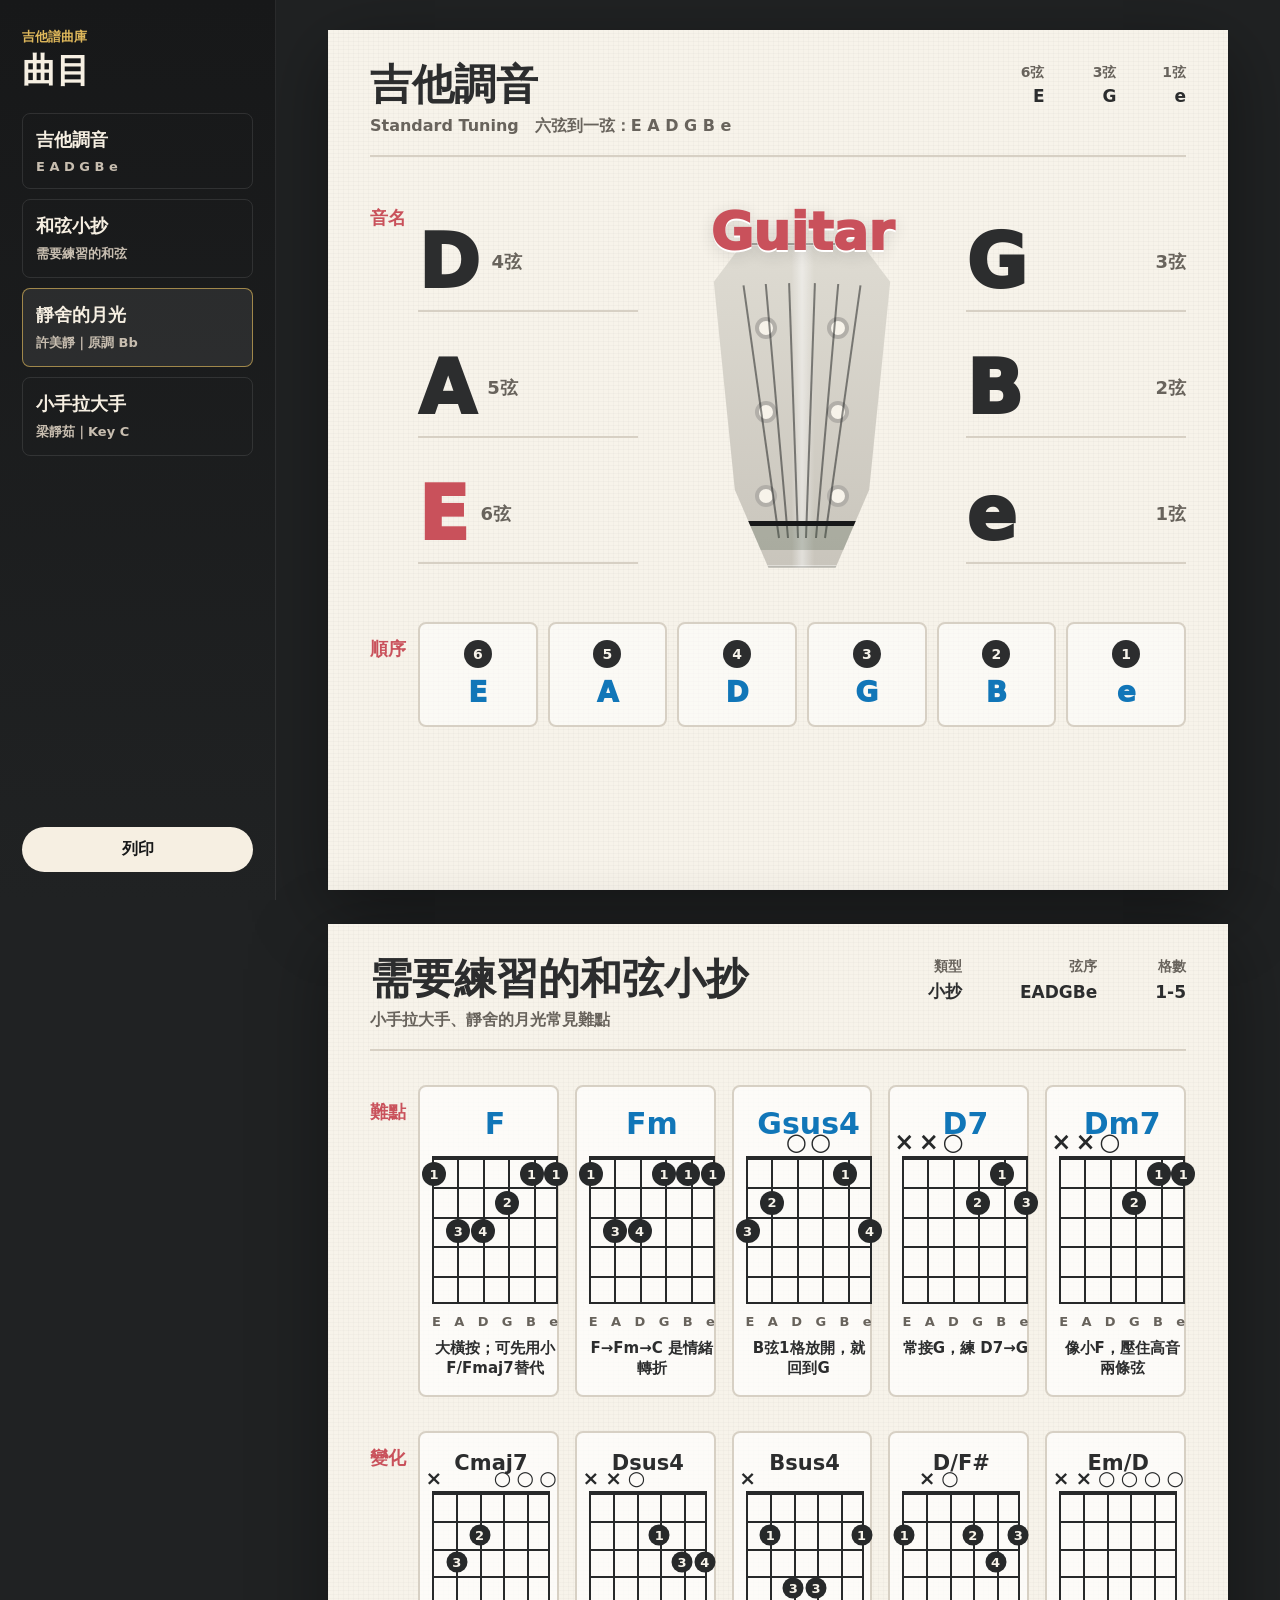
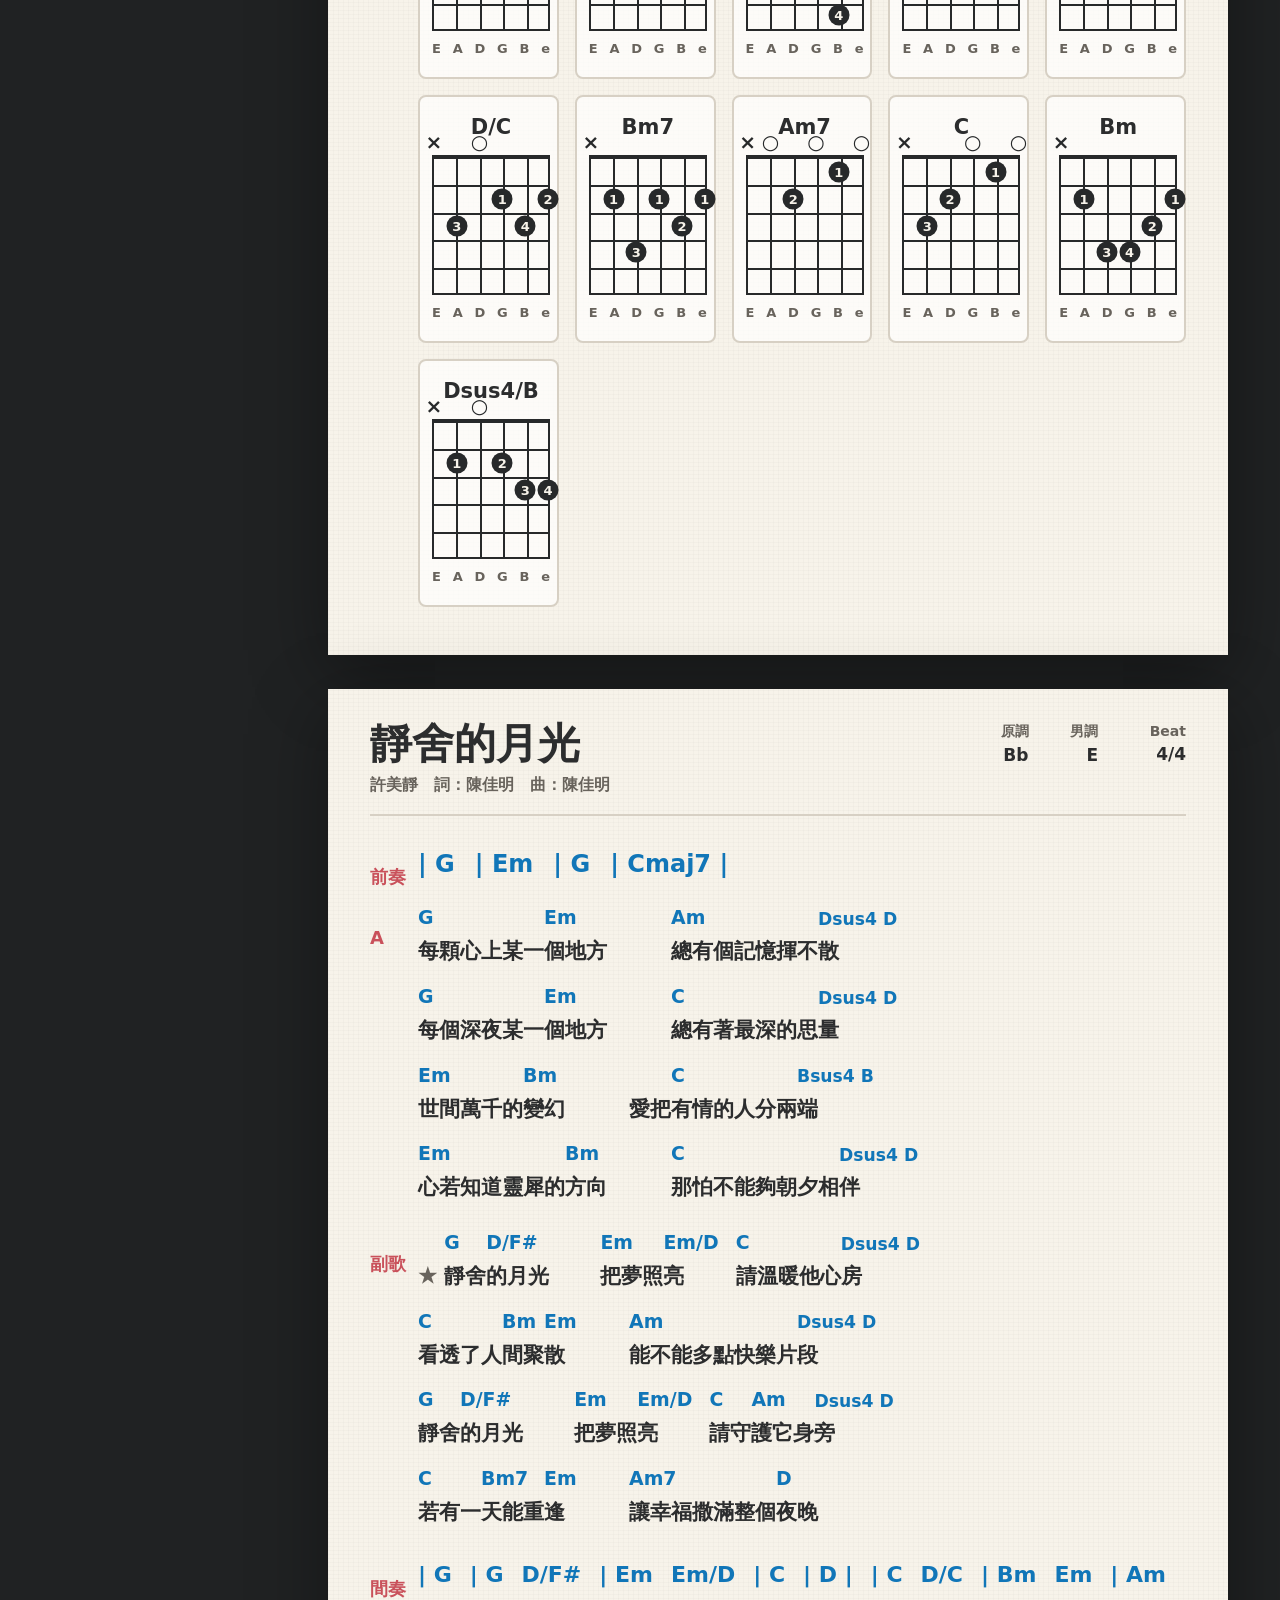
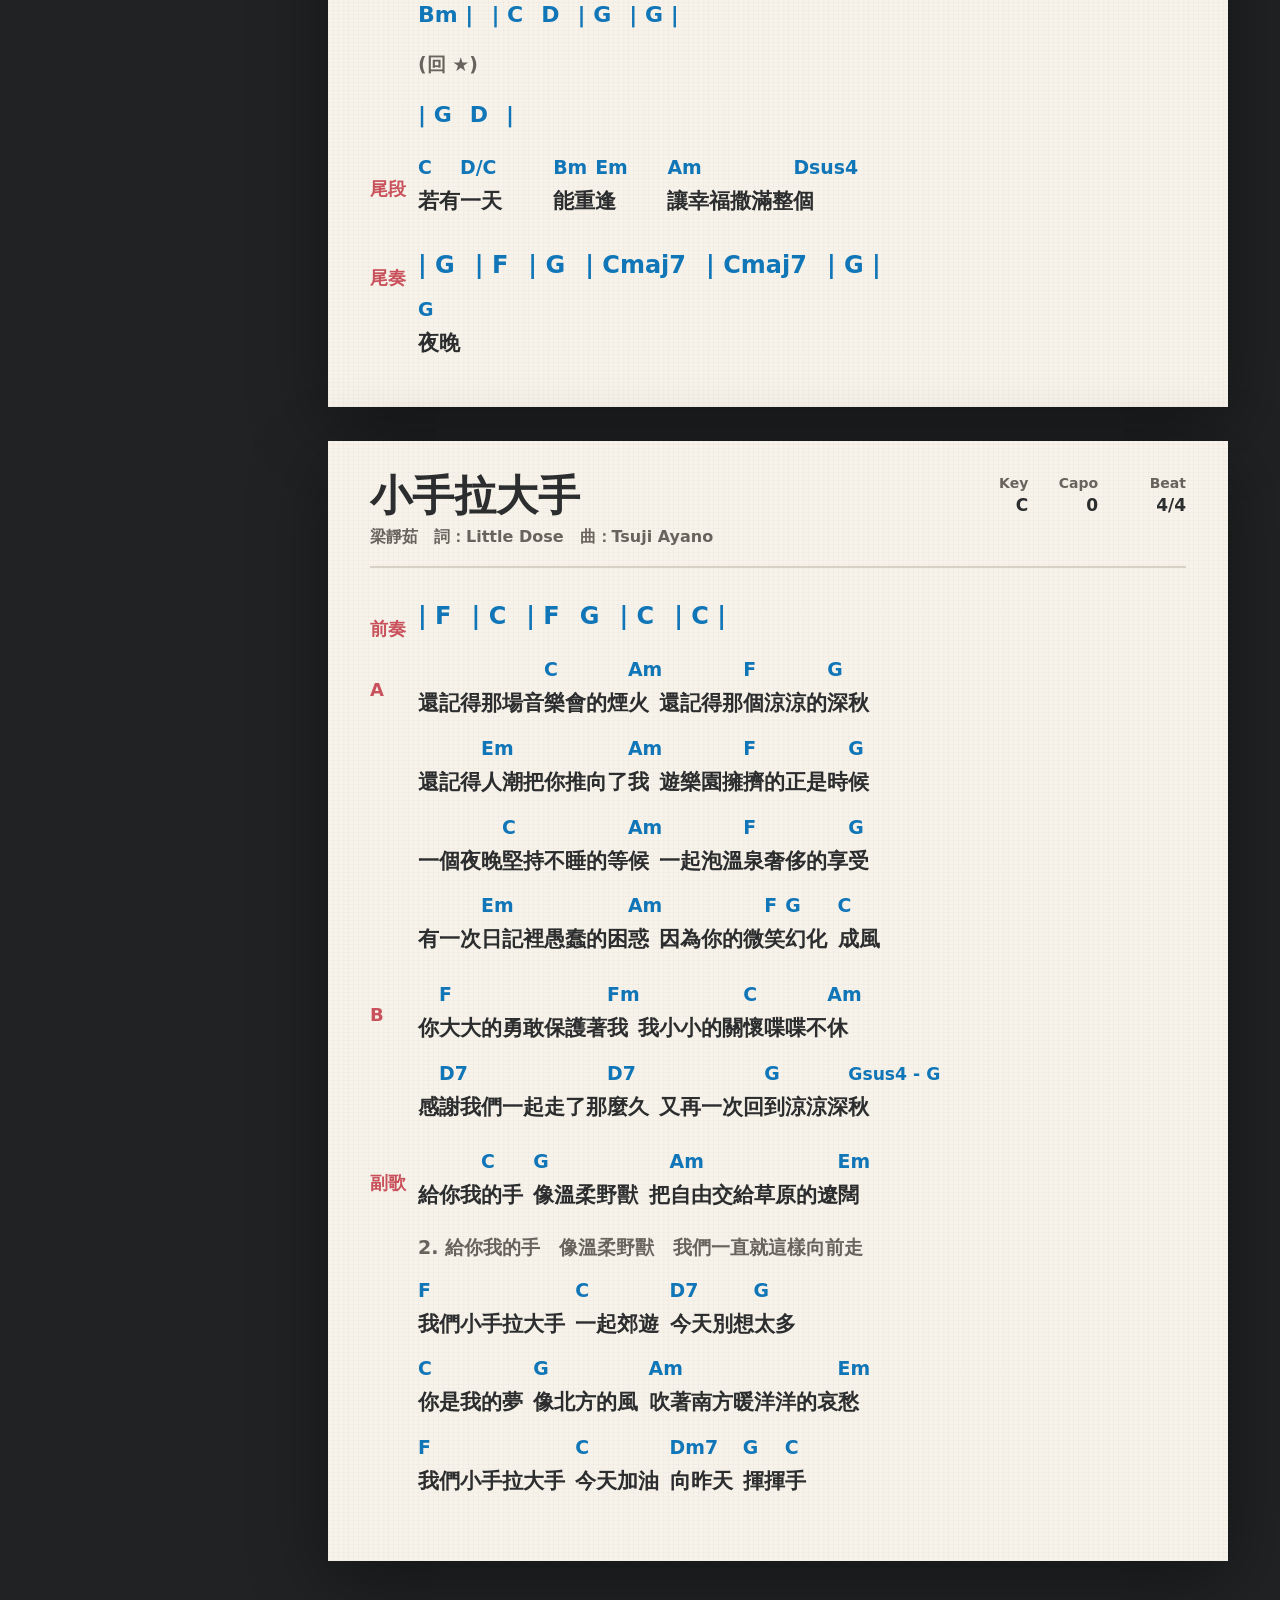
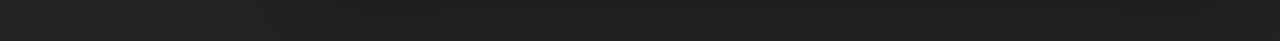
==== commit 85f4d734: "Remove hidden song pages" ====
--- a/index.html
+++ b/index.html
@@ -26,18 +26,6 @@
             <span>靜舍的月光</span>
             <small>許美靜｜原調 Bb</small>
           </a>
-          <a class="song-link" href="#city-moon-piano-p1">
-            <span>靜舍的月光・鋼琴</span>
-            <small>第一頁 MVP｜1–23 小節</small>
-          </a>
-          <a class="song-link" href="#nada-soso">
-            <span>涙そうそう（淚光閃閃）</span>
-            <small>夏川りみ｜原調 F</small>
-          </a>
-          <a class="song-link" href="#lemon">
-            <span>Lemon</span>
-            <small>米津玄師｜Play G・Capo 4</small>
-          </a>
           <a class="song-link" href="#little-hand">
             <span>小手拉大手</span>
             <small>梁靜茹｜Key C</small>
@@ -183,55 +171,6 @@
           </section>
         </article>
 
-        <article class="chart song-chart piano-chart" id="city-moon-piano-p1">
-          <header class="chart-header">
-            <div>
-              <h2>靜舍的月光・鋼琴版</h2>
-              <p>許美靜　鋼琴編曲：Jason Piano</p>
-            </div>
-            <dl class="song-key four" aria-label="鋼琴譜資訊">
-              <div><dt>Key</dt><dd>C</dd></div>
-              <div><dt>頁面</dt><dd>1 / 3</dd></div>
-              <div><dt>小節</dt><dd>1–23</dd></div>
-              <div><dt>Beat</dt><dd>4/4</dd></div>
-            </dl>
-          </header>
-
-          <section class="section">
-            <h3>前奏</h3>
-            <p class="progression dense piano-progression">
-              <span><b>1</b>C</span><span><b>2</b>C</span><span><b>3</b>C</span>
-              <span><b>4</b>Em/B　Am</span><span><b>5</b>C/G　F</span>
-              <span><b>6</b>G</span><span><b>7</b>C</span>
-              <span><b>8</b>Em/A　Am</span><span><b>9</b>C/G　F</span><span><b>10</b>G</span>
-            </p>
-          </section>
-
-          <section class="section piano-lyrics">
-            <h3>A</h3>
-            <p class="lyric-line">
-              <span class="hit" data-chord="Am">每</span>顆心上某<span class="hit" data-chord="Em">一</span>個地方
-            </p>
-            <p class="lyric-line">
-              <span class="hit" data-chord="F">總</span>有個<span class="hit" data-chord="E">記</span>憶揮不散
-            </p>
-            <p class="lyric-line">
-              <span class="hit" data-chord="Am">每</span>個深夜<span class="hit" data-chord="Em">某</span>一個地方
-            </p>
-            <p class="lyric-line">
-              <span class="hit" data-chord="F">總</span>有著<span class="hit" data-chord="G">最</span>深的思量
-            </p>
-          </section>
-
-          <section class="section piano-lyrics">
-            <h3>19–23</h3>
-            <p class="lyric-line">
-              <span class="hit" data-chord="C">世</span>間萬千的<span class="hit" data-chord="Am">變</span>幻
-              <span class="phrase-gap small"></span><span class="hit" data-chord="C/G">愛</span>把<span class="hit" data-chord="F">有</span>情的人<span class="hit" data-chord="G">分</span>兩<span class="hit" data-chord="F">端</span>
-            </p>
-          </section>
-        </article>
-
         <article class="chart song-chart" id="city-moon">
           <header class="chart-header">
             <div>
@@ -325,237 +264,6 @@
           </section>
         </article>
 
-        <article class="chart song-chart" id="nada-soso">
-          <header class="chart-header">
-            <div>
-              <h2>涙そうそう（淚光閃閃）</h2>
-              <p>夏川りみ　詞：森山良子　曲：BEGIN</p>
-            </div>
-            <dl class="song-key" aria-label="調性資訊">
-              <div><dt>原調</dt><dd>F</dd></div>
-              <div><dt>男調</dt><dd>A</dd></div>
-              <div><dt>Beat</dt><dd>4/4</dd></div>
-            </dl>
-          </header>
-
-          <section class="section">
-            <h3>前奏</h3>
-            <p class="progression dense">
-              <span>| C</span><span>G/B</span><span>| F</span><span>C</span><span>| F</span><span>C</span><span>| Dm7</span><span>G |</span>
-              <span>| C</span><span>-</span><span>Bb</span><span>C</span><span>| F</span><span>C/E</span><span>| Dm7</span><span>G</span><span>| C |</span>
-            </p>
-          </section>
-
-          <section class="section japanese-section">
-            <h3>A</h3>
-            <div class="vocal-pair">
-              <p class="lyric-line jp-line">
-                <span class="hit" data-chord="C">古</span><span class="hit" data-chord="G/B">い</span>アル<span class="hit" data-chord="F">バ</span>ムめく<span class="hit" data-chord="C">り</span><span class="phrase-gap small"></span>
-                <span class="hit" data-chord="F">あ</span>りが<span class="hit" data-chord="C#dim7">と</span>うって<span class="hit" data-chord="Dm7  G">つ</span>ぶやいた
-              </p>
-              <p class="romaji-line">Furui arubamu mekuri arigatou tte tsubuyaita</p>
-            </div>
-            <div class="vocal-pair">
-              <p class="lyric-line jp-line">
-                <span class="hit" data-chord="C">い</span>つ<span class="hit" data-chord="G/B">も</span>いつも<span class="hit" data-chord="F">胸</span>の<span class="hit" data-chord="C">中</span><span class="phrase-gap small"></span>
-                <span class="hit" data-chord="F">励</span>まして<span class="hit" data-chord="C#dim7">く</span>れる<span class="hit" data-chord="Dm7  G">人</span>よ
-              </p>
-              <p class="romaji-line">Itsumo itsumo mune no naka hagemashite kureru hito yo</p>
-            </div>
-            <div class="vocal-pair">
-              <p class="lyric-line jp-line">
-                <span class="hit" data-chord="G/B">晴</span>れ渡<span class="hit" data-chord="Bb">る</span><span class="hit" data-chord="C">日</span>も<span class="phrase-gap small"></span>
-                <span class="hit" data-chord="F">雨</span>の日<span class="hit" data-chord="C">も</span><span class="phrase-gap small"></span>
-                <span class="hit" data-chord="Dm7">浮</span>かぶあの<span class="hit" data-chord="C">笑</span><span class="hit" data-chord="G/F">顔</span>
-              </p>
-              <p class="romaji-line">Harewataru hi mo ame no hi mo ukabu ano egao</p>
-            </div>
-            <div class="vocal-pair">
-              <p class="lyric-line jp-line">
-                <span class="hit" data-chord="Em7">想</span>い出<span class="hit" data-chord="A7">遠</span>く<span class="hit" data-chord="F">あ</span>せて<span class="hit" data-chord="C">も</span><span class="phrase-gap small"></span>
-                <span class="hit" data-chord="F">お</span>もかげ<span class="hit" data-chord="C">探</span>して
-              </p>
-              <p class="romaji-line">Omoide tooku asete mo omokage sagashite</p>
-            </div>
-            <div class="vocal-pair">
-              <p class="lyric-line jp-line">
-                <span class="hit" data-chord="F">よ</span>みがえ<span class="hit" data-chord="C">る</span>日は<span class="phrase-gap small"></span>
-                <span class="hit" data-chord="C#dim7">涙</span><span class="hit" data-chord="Dm7  G">そ</span>うそ<span class="hit" data-chord="C">う</span>
-              </p>
-              <p class="romaji-line">Yomigaeru hi wa nada sousou</p>
-            </div>
-          </section>
-
-          <section class="section japanese-section">
-            <h3>B</h3>
-            <div class="vocal-pair">
-              <p class="lyric-line jp-line">
-                <span class="hit" data-chord="C">一</span>番<span class="hit" data-chord="G/B">星</span>に<span class="hit" data-chord="F">祈</span><span class="hit" data-chord="C">る</span><span class="phrase-gap small"></span>
-                <span class="hit" data-chord="F">そ</span>れが<span class="hit" data-chord="C#dim7">私</span>の<span class="hit" data-chord="Dm7  G">く</span>せになり
-              </p>
-              <p class="romaji-line">Ichiban boshi ni inoru sore ga watashi no kuse ni nari</p>
-            </div>
-            <div class="vocal-pair">
-              <p class="lyric-line jp-line">
-                <span class="hit" data-chord="C">夕</span>暮<span class="hit" data-chord="G/B">れ</span>に<span class="hit" data-chord="F">見</span>上げる<span class="hit" data-chord="C">空</span><span class="phrase-gap small"></span>
-                <span class="hit" data-chord="F">心</span>いっぱい<span class="hit" data-chord="C#dim7">あ</span>なた<span class="hit" data-chord="Dm7  G">探</span>す
-              </p>
-              <p class="romaji-line">Yuugure ni miageru sora kokoro ippai anata sagasu</p>
-            </div>
-            <div class="vocal-pair">
-              <p class="lyric-line jp-line">
-                <span class="hit" data-chord="G/B">悲</span>しみ<span class="hit" data-chord="Bb">に</span>も<span class="hit" data-chord="C">喜</span>び<span class="hit" data-chord="F">に</span><span class="hit" data-chord="C">も</span><span class="phrase-gap small"></span>
-                <span class="hit" data-chord="Dm7">お</span>もうあの<span class="hit" data-chord="C">笑</span><span class="hit" data-chord="G/F">顔</span>
-              </p>
-              <p class="romaji-line">Kanashimi ni mo yorokobi ni mo omou ano egao</p>
-            </div>
-            <div class="vocal-pair">
-              <p class="lyric-line jp-line">
-                <span class="hit" data-chord="Em7">あ</span>なたの<span class="hit" data-chord="A7">場</span>所から<span class="phrase-gap small"></span>
-                <span class="hit" data-chord="F">私</span>が<span class="hit" data-chord="C">見</span>え<span class="hit" data-chord="F">た</span><span class="hit" data-chord="C">ら</span>
-              </p>
-              <p class="romaji-line">Anata no basho kara watashi ga mietara</p>
-            </div>
-            <div class="vocal-pair">
-              <p class="lyric-line jp-line">
-                <span class="hit" data-chord="F">き</span>っとい<span class="hit" data-chord="C">つ</span>か<span class="phrase-gap small"></span>
-                <span class="hit" data-chord="C#dim7">会</span>えると<span class="hit" data-chord="Dm7  G">信</span>じ
-              </p>
-              <p class="romaji-line">Kitto itsuka aeru to shinjite</p>
-            </div>
-          </section>
-
-          <section class="section">
-            <h3>間奏</h3>
-            <p class="progression dense">
-              <span>| Dm7</span><span>| Dm7/G |</span><span>| C</span><span>G/B</span><span>| F</span><span>C</span>
-              <span>| F</span><span>-</span><span>C</span><span>C#dim7</span><span>| Dm7</span><span>G |</span>
-              <span>| C</span><span>-</span><span>Bb</span><span>C</span><span>| F</span><span>C/E</span><span>| Dm7</span><span>G</span><span>| C |</span>
-            </p>
-          </section>
-
-          <section class="section japanese-section">
-            <h3>C</h3>
-            <div class="vocal-pair">
-              <p class="lyric-line jp-line">
-                <span class="hit" data-chord="G/B">晴</span>れ渡<span class="hit" data-chord="Bb">る</span><span class="hit" data-chord="C">日</span>も<span class="phrase-gap small"></span>
-                <span class="hit" data-chord="F">雨</span>の日<span class="hit" data-chord="C">も</span><span class="phrase-gap small"></span>
-                <span class="hit" data-chord="Dm7">浮</span>かぶあの<span class="hit" data-chord="C">笑</span><span class="hit" data-chord="G/F">顔</span>
-              </p>
-              <p class="romaji-line">Harewataru hi mo ame no hi mo ukabu ano egao</p>
-            </div>
-            <div class="vocal-pair">
-              <p class="lyric-line jp-line">
-                <span class="hit" data-chord="Em7">想</span>い出<span class="hit" data-chord="A7">遠</span>く<span class="hit" data-chord="F">あ</span>せて<span class="hit" data-chord="C">も</span><span class="phrase-gap small"></span>
-                <span class="hit" data-chord="F">さ</span>みしくて<span class="hit" data-chord="C">恋</span>しくて
-              </p>
-              <p class="romaji-line">Omoide tooku asete mo samishikute koishikute</p>
-            </div>
-            <div class="vocal-pair">
-              <p class="lyric-line jp-line">
-                <span class="hit" data-chord="F">君</span>への<span class="hit" data-chord="C">想</span>い<span class="phrase-gap small"></span>
-                <span class="hit" data-chord="C#dim7">涙</span><span class="hit" data-chord="Dm7  G">そ</span>うそ<span class="hit" data-chord="C">う</span>
-              </p>
-              <p class="romaji-line">Kimi e no omoi nada sousou</p>
-            </div>
-            <div class="vocal-pair">
-              <p class="lyric-line jp-line">
-                <span class="hit" data-chord="F">会</span>いたくて<span class="hit" data-chord="C">会</span>いたくて<span class="phrase-gap small"></span>
-                <span class="hit" data-chord="F">君</span>への<span class="hit" data-chord="C">想</span>い<span class="phrase-gap small"></span>
-                <span class="hit" data-chord="C#dim7">涙</span><span class="hit" data-chord="Dm7  G">そ</span>うそう
-              </p>
-              <p class="romaji-line">Aitakute aitakute kimi e no omoi nada sousou</p>
-            </div>
-          </section>
-
-          <section class="section">
-            <h3>尾奏</h3>
-            <p class="progression dense">
-              <span>| C</span><span>G/B</span><span>| F</span><span>C</span><span>| F</span><span>-</span><span>C</span><span>C#dim7</span><span>| Dm7</span><span>| G</span><span>| C |</span>
-            </p>
-          </section>
-        </article>
-
-        <article class="chart song-chart" id="lemon">
-          <header class="chart-header">
-            <div>
-              <h2>Lemon</h2>
-              <p>米津玄師　詞：米津玄師　曲：米津玄師</p>
-            </div>
-            <dl class="song-key four" aria-label="調性資訊">
-              <div><dt>原調</dt><dd>B</dd></div>
-              <div><dt>Play</dt><dd>G</dd></div>
-              <div><dt>Capo</dt><dd>4</dd></div>
-              <div><dt>Beat</dt><dd>4/4</dd></div>
-            </dl>
-          </header>
-          <section class="section">
-            <h3>前奏</h3>
-            <p class="progression dense"><span>| Em</span><span>D</span><span>| C</span><span>G</span><span>| C</span><span>G</span><span>| C#dim7</span><span>B7 |</span></p>
-          </section>
-          <section class="section japanese-section">
-            <h3>A1</h3>
-            <div class="vocal-pair"><p class="lyric-line jp-line phrase-layout"><span class="lyric-phrase"><span class="hit" data-chord="Em">夢</span>ならば<span class="hit" data-chord="D">ど</span>れほど<span class="hit" data-chord="C">よ</span>かったで<span class="hit" data-chord="G">し</span>ょう</span><span class="lyric-phrase"><span class="hit" data-chord="C">未</span>だに<span class="hit" data-chord="G">あ</span>なたのことを<span class="hit" data-chord="C#dim7">夢</span>に<span class="hit" data-chord="B7">み</span>る</span></p><p class="romaji-line">Yume naraba dore hodo yokatta deshou imada ni anata no koto o yume ni miru</p></div>
-            <div class="vocal-pair"><p class="lyric-line jp-line phrase-layout"><span class="lyric-phrase"><span class="hit" data-chord="Em">忘</span>れた<span class="hit" data-chord="D">物</span>を取りに<span class="hit" data-chord="C">帰</span>る<span class="hit" data-chord="G">よ</span>うに</span></p><p class="romaji-line">Wasureta mono o tori ni kaeru you ni</p></div>
-            <div class="vocal-pair"><p class="lyric-line jp-line phrase-layout"><span class="lyric-phrase"><span class="hit" data-chord="C">古</span>びた<span class="hit" data-chord="G">思</span>い出の<span class="hit" data-chord="D">埃</span>を<span class="hit" data-chord="G">払</span>う</span></p><p class="romaji-line">Furubita omoide no hokori o harau</p></div>
-          </section>
-          <section class="section japanese-section">
-            <h3>A2</h3>
-            <div class="vocal-pair"><p class="lyric-line jp-line phrase-layout"><span class="lyric-phrase"><span class="hit" data-chord="Em">戻</span>らない<span class="hit" data-chord="D">幸</span>せが<span class="hit" data-chord="C">あ</span>る<span class="hit" data-chord="G">こ</span>とを</span></p><p class="romaji-line">Modoranai shiawase ga aru koto o</p></div>
-            <div class="vocal-pair"><p class="lyric-line jp-line phrase-layout"><span class="lyric-phrase"><span class="hit" data-chord="C">最</span>後に<span class="hit" data-chord="G">あ</span>なたが<span class="hit" data-chord="C#dim7">教</span>えて<span class="hit" data-chord="B7">く</span>れた</span></p><p class="romaji-line">Saigo ni anata ga oshiete kureta</p></div>
-            <div class="vocal-pair"><p class="lyric-line jp-line phrase-layout"><span class="lyric-phrase"><span class="hit" data-chord="Em">言</span>えずに<span class="hit" data-chord="D">隠</span>してた<span class="hit" data-chord="C">昏</span>い<span class="hit" data-chord="G">過</span>去も</span></p><p class="romaji-line">Iezu ni kakushiteta kurai kako mo</p></div>
-            <div class="vocal-pair"><p class="lyric-line jp-line phrase-layout"><span class="lyric-phrase"><span class="hit" data-chord="C">あ</span>なたが<span class="hit" data-chord="G">い</span>なきゃ<span class="hit" data-chord="B7">永</span>遠に昏い<span class="hit" data-chord="Em">ま</span>ま</span></p><p class="romaji-line">Anata ga inakya eien ni kurai mama</p></div>
-            <div class="vocal-pair"><p class="lyric-line jp-line phrase-layout"><span class="lyric-phrase"><span class="hit" data-chord="Am">き</span>っともうこれ<span class="hit" data-chord="Em">以</span>上<span class="hit" data-chord="D">傷</span>つく<span class="hit" data-chord="G">こ</span>となど</span></p><p class="romaji-line">Kitto mou kore ijou kizutsuku koto nado</p></div>
-            <div class="vocal-pair"><p class="lyric-line jp-line phrase-layout"><span class="lyric-phrase"><span class="hit" data-chord="Am">あ</span>りは<span class="hit" data-chord="Em">し</span>ないと<span class="hit" data-chord="C">わ</span>かっ<span class="hit" data-chord="D">て</span>い<span class="hit" data-chord="G">る</span></span></p><p class="romaji-line">Ari wa shinai to wakatte iru</p></div>
-          </section>
-          <section class="section japanese-section">
-            <h3>副歌1</h3>
-            <div class="vocal-pair"><p class="lyric-line jp-line phrase-layout"><span class="lyric-phrase"><span class="hit" data-chord="C">あ</span>の日の<span class="hit" data-chord="G">悲</span>しみさえ</span><span class="lyric-phrase"><span class="hit" data-chord="D">あ</span>の日の<span class="hit" data-chord="Em">苦</span>しみさえ</span></p><p class="romaji-line">Ano hi no kanashimi sae ano hi no kurushimi sae</p></div>
-            <div class="vocal-pair"><p class="lyric-line jp-line phrase-layout"><span class="lyric-phrase"><span class="hit" data-chord="C">そ</span>のすべてを<span class="hit" data-chord="G">愛</span>してた</span><span class="lyric-phrase"><span class="hit" data-chord="D">あ</span>なた<span class="hit" data-chord="B7">と</span>ともに</span></p><p class="romaji-line">Sono subete o aishiteta anata to tomo ni</p></div>
-            <div class="vocal-pair"><p class="lyric-line jp-line phrase-layout"><span class="lyric-phrase"><span class="hit" data-chord="C">胸</span>に残り<span class="hit" data-chord="G">離</span>れない</span><span class="lyric-phrase"><span class="hit" data-chord="F#m7-5">苦</span>い<span class="hit" data-chord="B7">レ</span>モンの<span class="hit" data-chord="Em">匂</span>い</span></p><p class="romaji-line">Mune ni nokori hanarenai nigai remon no nioi</p></div>
-            <div class="vocal-pair"><p class="lyric-line jp-line phrase-layout"><span class="lyric-phrase"><span class="hit" data-chord="Am">雨</span>が降り<span class="hit" data-chord="Em">止</span>むまでは<span class="hit" data-chord="C">帰</span><span class="hit" data-chord="D">れ</span>な<span class="hit" data-chord="C#m7-5">い</span></span></p><p class="romaji-line">Ame ga furiyamu made wa kaerenai</p></div>
-            <div class="vocal-pair"><p class="lyric-line jp-line phrase-layout"><span class="lyric-phrase"><span class="hit" data-chord="Am">今</span>でも<span class="hit" data-chord="Em">あ</span>なたは<span class="hit" data-chord="C">わ</span>た<span class="hit" data-chord="D">し</span>の<span class="hit" data-chord="G">光</span></span></p><p class="romaji-line">Ima demo anata wa watashi no hikari</p></div>
-          </section>
-          <section class="section japanese-section">
-            <h3>A3</h3>
-            <div class="vocal-pair"><p class="lyric-line jp-line phrase-layout"><span class="lyric-phrase"><span class="hit" data-chord="Em">暗</span>闇で<span class="hit" data-chord="D">あ</span>なたの<span class="hit" data-chord="C">背</span>を<span class="hit" data-chord="G">な</span>ぞった</span></p><p class="romaji-line">Kurayami de anata no se o nazotta</p></div>
-            <div class="vocal-pair"><p class="lyric-line jp-line phrase-layout"><span class="lyric-phrase"><span class="hit" data-chord="C">そ</span>の<span class="hit" data-chord="G">輪</span>郭を<span class="hit" data-chord="C#dim7">鮮</span>明に<span class="hit" data-chord="B7">覚</span>えている</span></p><p class="romaji-line">Sono rinkaku o senmei ni oboete iru</p></div>
-            <div class="vocal-pair"><p class="lyric-line jp-line phrase-layout"><span class="lyric-phrase"><span class="hit" data-chord="Em">受</span>け止め<span class="hit" data-chord="D">き</span>れない<span class="hit" data-chord="C">も</span>のと<span class="hit" data-chord="G">出</span>会うたび</span></p><p class="romaji-line">Uketomekirenai mono to deau tabi</p></div>
-            <div class="vocal-pair"><p class="lyric-line jp-line phrase-layout"><span class="lyric-phrase"><span class="hit" data-chord="C">溢</span>れて<span class="hit" data-chord="G">や</span>まないのは<span class="hit" data-chord="B7">涙</span>だ<span class="hit" data-chord="Em">け</span></span></p><p class="romaji-line">Afurete yamanai no wa namida dake</p></div>
-            <div class="vocal-pair"><p class="lyric-line jp-line phrase-layout"><span class="lyric-phrase"><span class="hit" data-chord="Am">何</span>を<span class="hit" data-chord="Em">し</span>ていたの</span><span class="lyric-phrase"><span class="hit" data-chord="D">何</span>を<span class="hit" data-chord="G">見</span>ていたの</span></p><p class="romaji-line">Nani o shite ita no nani o mite ita no</p></div>
-            <div class="vocal-pair"><p class="lyric-line jp-line phrase-layout"><span class="lyric-phrase"><span class="hit" data-chord="Am">わ</span>たしの<span class="hit" data-chord="Em">知</span>らない<span class="hit" data-chord="C">横</span><span class="hit" data-chord="D">顔</span><span class="hit" data-chord="G">で</span></span></p><p class="romaji-line">Watashi no shiranai yokogao de</p></div>
-          </section>
-          <section class="section japanese-section">
-            <h3>副歌2</h3>
-            <div class="vocal-pair"><p class="lyric-line jp-line phrase-layout"><span class="lyric-phrase"><span class="hit" data-chord="C">ど</span>こかで<span class="hit" data-chord="G">あ</span>なた<span class="hit" data-chord="D">が</span><span class="hit" data-chord="Em">今</span></span></p><p class="romaji-line">Dokoka de anata ga ima</p></div>
-            <div class="vocal-pair"><p class="lyric-line jp-line phrase-layout"><span class="lyric-phrase"><span class="hit" data-chord="C">わ</span>たしと<span class="hit" data-chord="G">同</span>じ<span class="hit" data-chord="D">様</span><span class="hit" data-chord="B7">な</span></span></p><p class="romaji-line">Watashi to onaji you na</p></div>
-            <div class="vocal-pair"><p class="lyric-line jp-line phrase-layout"><span class="lyric-phrase"><span class="hit" data-chord="C">涙</span>にくれ<span class="hit" data-chord="G">淋</span>しさの<span class="hit" data-chord="F#m7-5">中</span>に<span class="hit" data-chord="B7">い</span>る<span class="hit" data-chord="Em">な</span>ら</span></p><p class="romaji-line">Namida ni kure sabishisa no naka ni iru nara</p></div>
-            <div class="vocal-pair"><p class="lyric-line jp-line phrase-layout"><span class="lyric-phrase"><span class="hit" data-chord="Am">わ</span>たしの<span class="hit" data-chord="Em">こ</span>とな<span class="hit" data-chord="C">ど</span>どうか<span class="hit" data-chord="D">忘</span>れて<span class="hit" data-chord="C#m7-5">く</span>ださい</span></p><p class="romaji-line">Watashi no koto nado douka wasurete kudasai</p></div>
-            <div class="vocal-pair"><p class="lyric-line jp-line phrase-layout"><span class="lyric-phrase"><span class="hit" data-chord="Am">そ</span>んなことを<span class="hit" data-chord="Em">心</span>から<span class="hit" data-chord="C">願</span>う<span class="hit" data-chord="D">ほ</span>ど<span class="hit" data-chord="C#m7-5">に</span></span></p><p class="romaji-line">Sonna koto o kokoro kara negau hodo ni</p></div>
-            <div class="vocal-pair"><p class="lyric-line jp-line phrase-layout"><span class="lyric-phrase"><span class="hit" data-chord="Am">今</span>でも<span class="hit" data-chord="Em">あ</span>なたは<span class="hit" data-chord="C">わ</span>た<span class="hit" data-chord="D">し</span>の<span class="hit" data-chord="G">光</span></span></p><p class="romaji-line">Ima demo anata wa watashi no hikari</p></div>
-          </section>
-          <section class="section">
-            <h3>間奏</h3>
-            <p class="progression dense"><span>| Em</span><span>D</span><span>| C</span><span>G</span><span>| C</span><span>G</span><span>| C#dim7</span><span>B7 |</span><span>| G</span><span>-</span><span>-</span><span>B |</span></p>
-          </section>
-          <section class="section japanese-section">
-            <h3>D</h3>
-            <div class="vocal-pair"><p class="lyric-line jp-line phrase-layout"><span class="lyric-phrase"><span class="hit" data-chord="C#m">自</span>分が<span class="hit" data-chord="A">思</span>うより</span><span class="lyric-phrase"><span class="hit" data-chord="B">恋</span>をしていた<span class="hit" data-chord="E">あ</span>なたに</span></p><p class="romaji-line">Jibun ga omou yori koi o shite ita anata ni</p></div>
-            <div class="vocal-pair"><p class="lyric-line jp-line phrase-layout"><span class="lyric-phrase"><span class="hit" data-chord="A">あ</span>れから<span class="hit" data-chord="E">思</span>うように</span><span class="lyric-phrase"><span class="hit" data-chord="B">息</span>が<span class="hit" data-chord="E">で</span>きない</span></p><p class="romaji-line">Are kara omou you ni iki ga dekinai</p></div>
-            <div class="vocal-pair"><p class="lyric-line jp-line phrase-layout"><span class="lyric-phrase"><span class="hit" data-chord="C#m">あ</span>んなに<span class="hit" data-chord="A">側</span>にいたのに</span><span class="lyric-phrase"><span class="hit" data-chord="B">ま</span>るで<span class="hit" data-chord="E">嘘</span>みたい</span></p><p class="romaji-line">Anna ni soba ni ita noni marude uso mitai</p></div>
-            <div class="vocal-pair"><p class="lyric-line jp-line phrase-layout"><span class="lyric-phrase"><span class="hit" data-chord="A">と</span>ても<span class="hit" data-chord="E">忘</span>れられない</span><span class="lyric-phrase"><span class="hit" data-chord="B">そ</span>れだけが<span class="hit" data-chord="D">確</span>か</span></p><p class="romaji-line">Totemo wasurerarenai sore dake ga tashika</p></div>
-          </section>
-          <section class="section japanese-section">
-            <h3>ラスサビ</h3>
-            <div class="vocal-pair"><p class="lyric-line jp-line phrase-layout"><span class="lyric-phrase"><span class="hit" data-chord="C">あ</span>の日の<span class="hit" data-chord="G">悲</span>しみさえ</span><span class="lyric-phrase"><span class="hit" data-chord="D">あ</span>の日の<span class="hit" data-chord="Em">苦</span>しみさえ</span></p><p class="romaji-line">Ano hi no kanashimi sae ano hi no kurushimi sae</p></div>
-            <div class="vocal-pair"><p class="lyric-line jp-line phrase-layout"><span class="lyric-phrase"><span class="hit" data-chord="C">そ</span>のすべてを<span class="hit" data-chord="G">愛</span>してた</span><span class="lyric-phrase"><span class="hit" data-chord="D">あ</span>なた<span class="hit" data-chord="B7">と</span>ともに</span></p><p class="romaji-line">Sono subete o aishiteta anata to tomo ni</p></div>
-            <div class="vocal-pair"><p class="lyric-line jp-line phrase-layout"><span class="lyric-phrase"><span class="hit" data-chord="C">胸</span>に残り<span class="hit" data-chord="G">離</span>れない<span class="hit" data-chord="F#m7-5">苦</span>い<span class="hit" data-chord="B7">レ</span>モンの<span class="hit" data-chord="Em">匂</span>い</span></p><p class="romaji-line">Mune ni nokori hanarenai nigai remon no nioi</p></div>
-            <div class="vocal-pair"><p class="lyric-line jp-line phrase-layout"><span class="lyric-phrase"><span class="hit" data-chord="Am">雨</span>が降り<span class="hit" data-chord="Em">止</span>むまでは<span class="hit" data-chord="C">帰</span><span class="hit" data-chord="D">れ</span>な<span class="hit" data-chord="C#m7-5">い</span></span></p><p class="romaji-line">Ame ga furiyamu made wa kaerenai</p></div>
-            <div class="vocal-pair"><p class="lyric-line jp-line phrase-layout"><span class="lyric-phrase"><span class="hit" data-chord="Am">切</span>り分けた<span class="hit" data-chord="Em">果</span>実の<span class="hit" data-chord="C">片</span>方の<span class="hit" data-chord="D">様</span><span class="hit" data-chord="G">に</span></span></p><p class="romaji-line">Kiriwaketa kajitsu no katahou no you ni</p></div>
-            <div class="vocal-pair"><p class="lyric-line jp-line phrase-layout"><span class="lyric-phrase"><span class="hit" data-chord="Am">今</span>でも<span class="hit" data-chord="Em">あ</span>なたは<span class="hit" data-chord="C">わ</span>た<span class="hit" data-chord="D">し</span>の<span class="hit" data-chord="C">光</span></span></p><p class="romaji-line">Ima demo anata wa watashi no hikari</p></div>
-          </section>
-        </article>
-
         <article class="chart song-chart" id="little-hand">
           <header class="chart-header">
             <div>
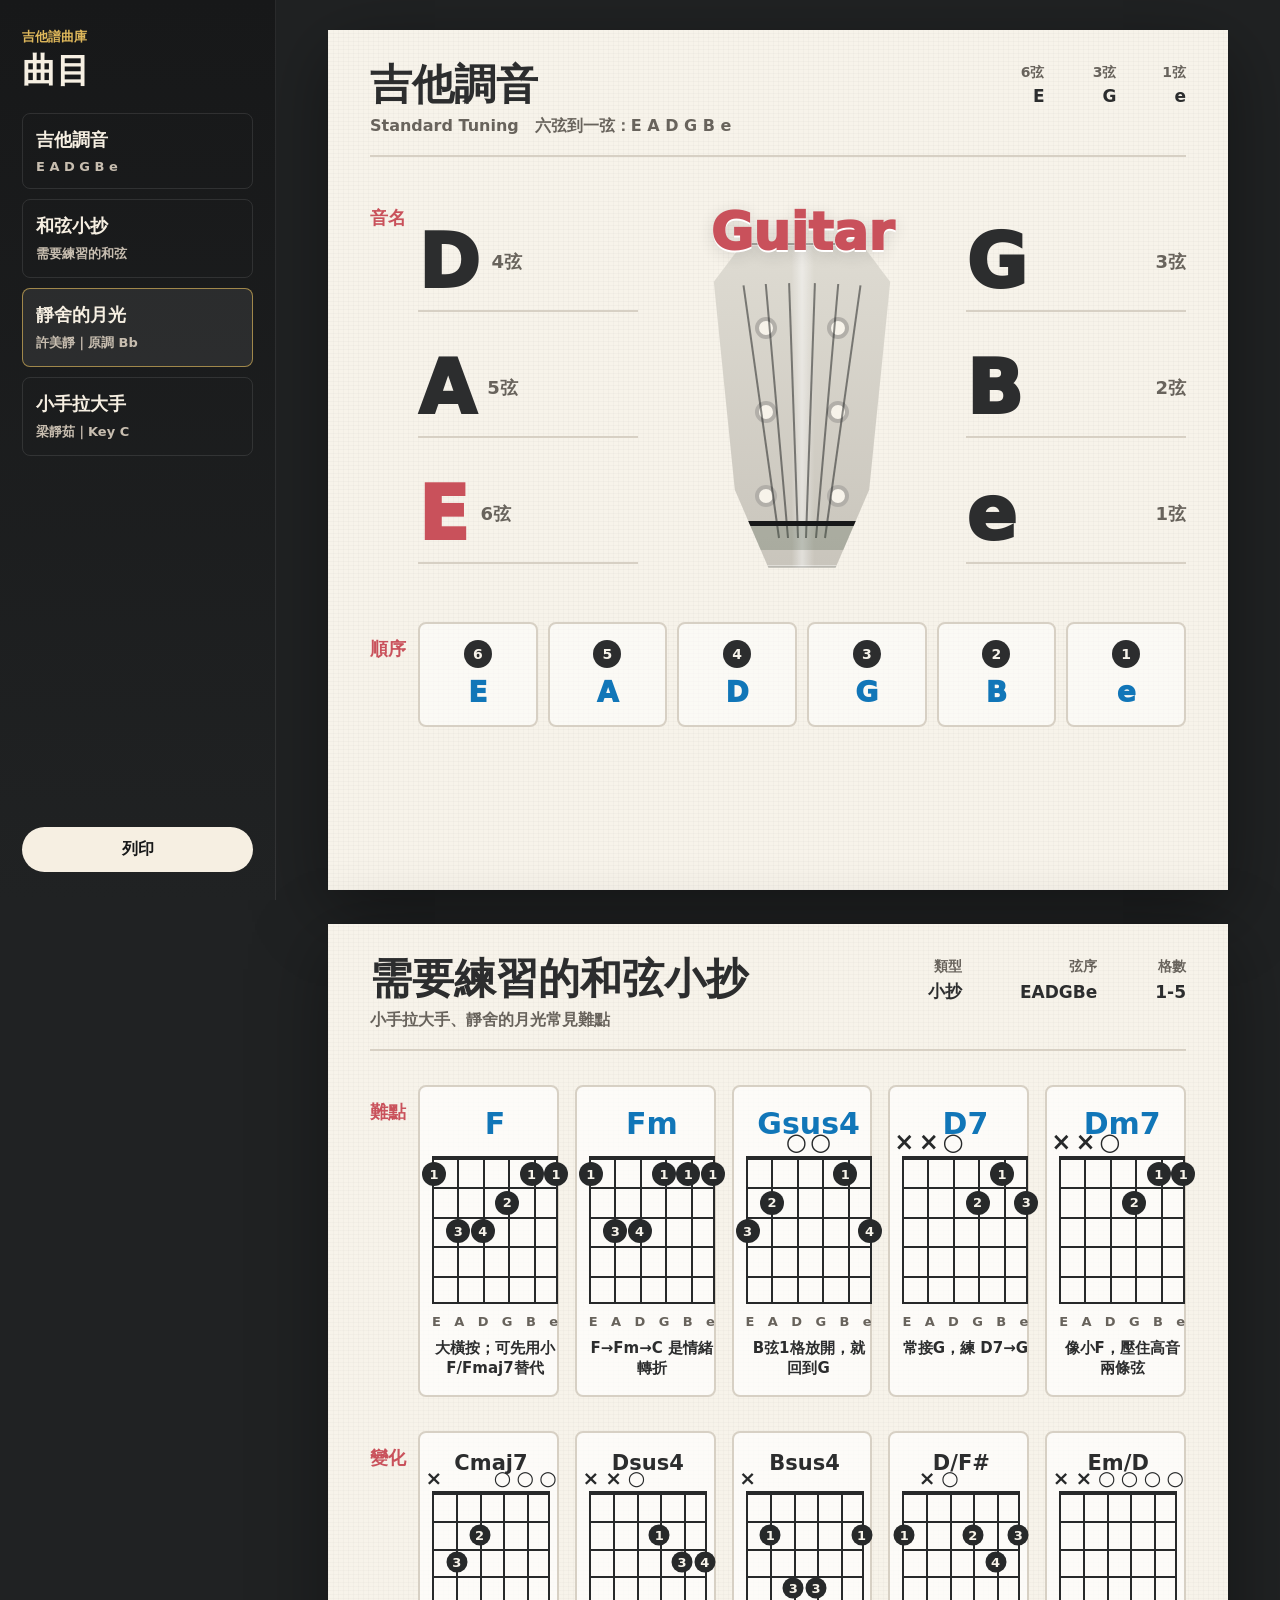
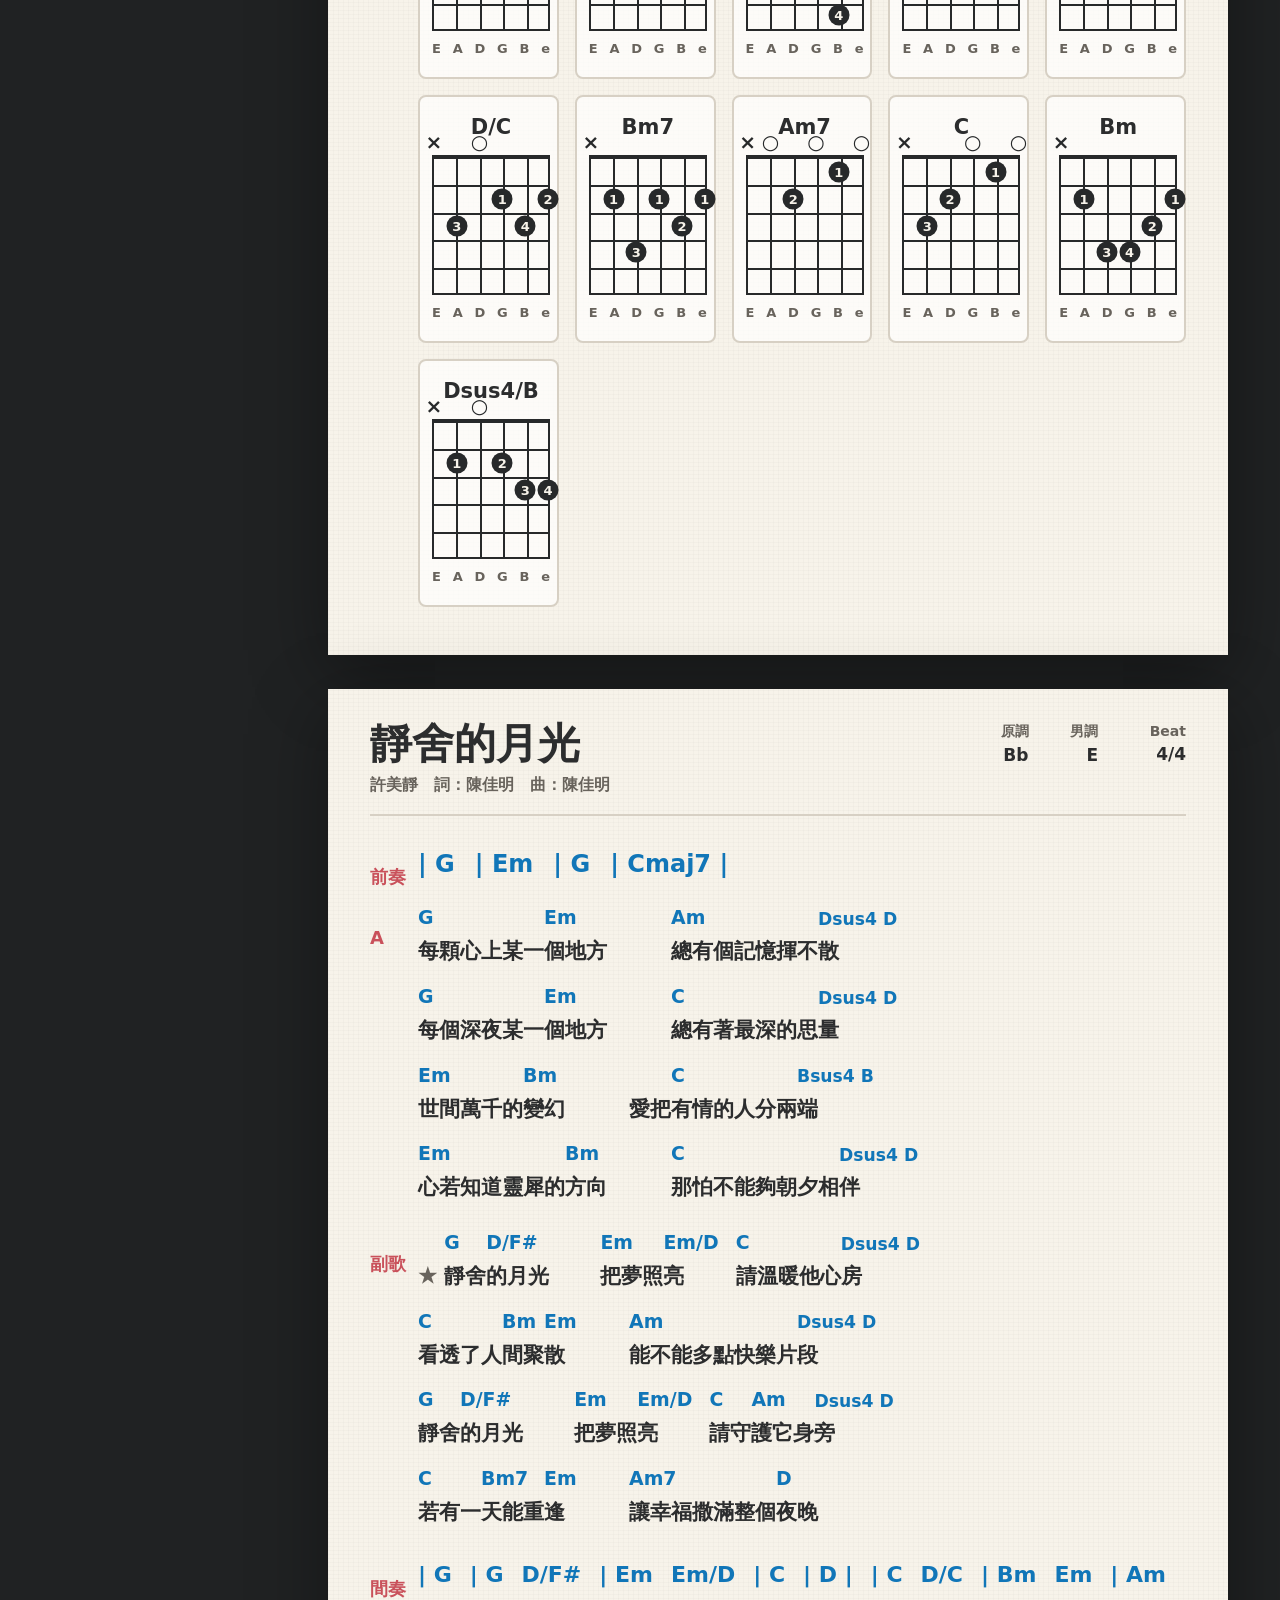
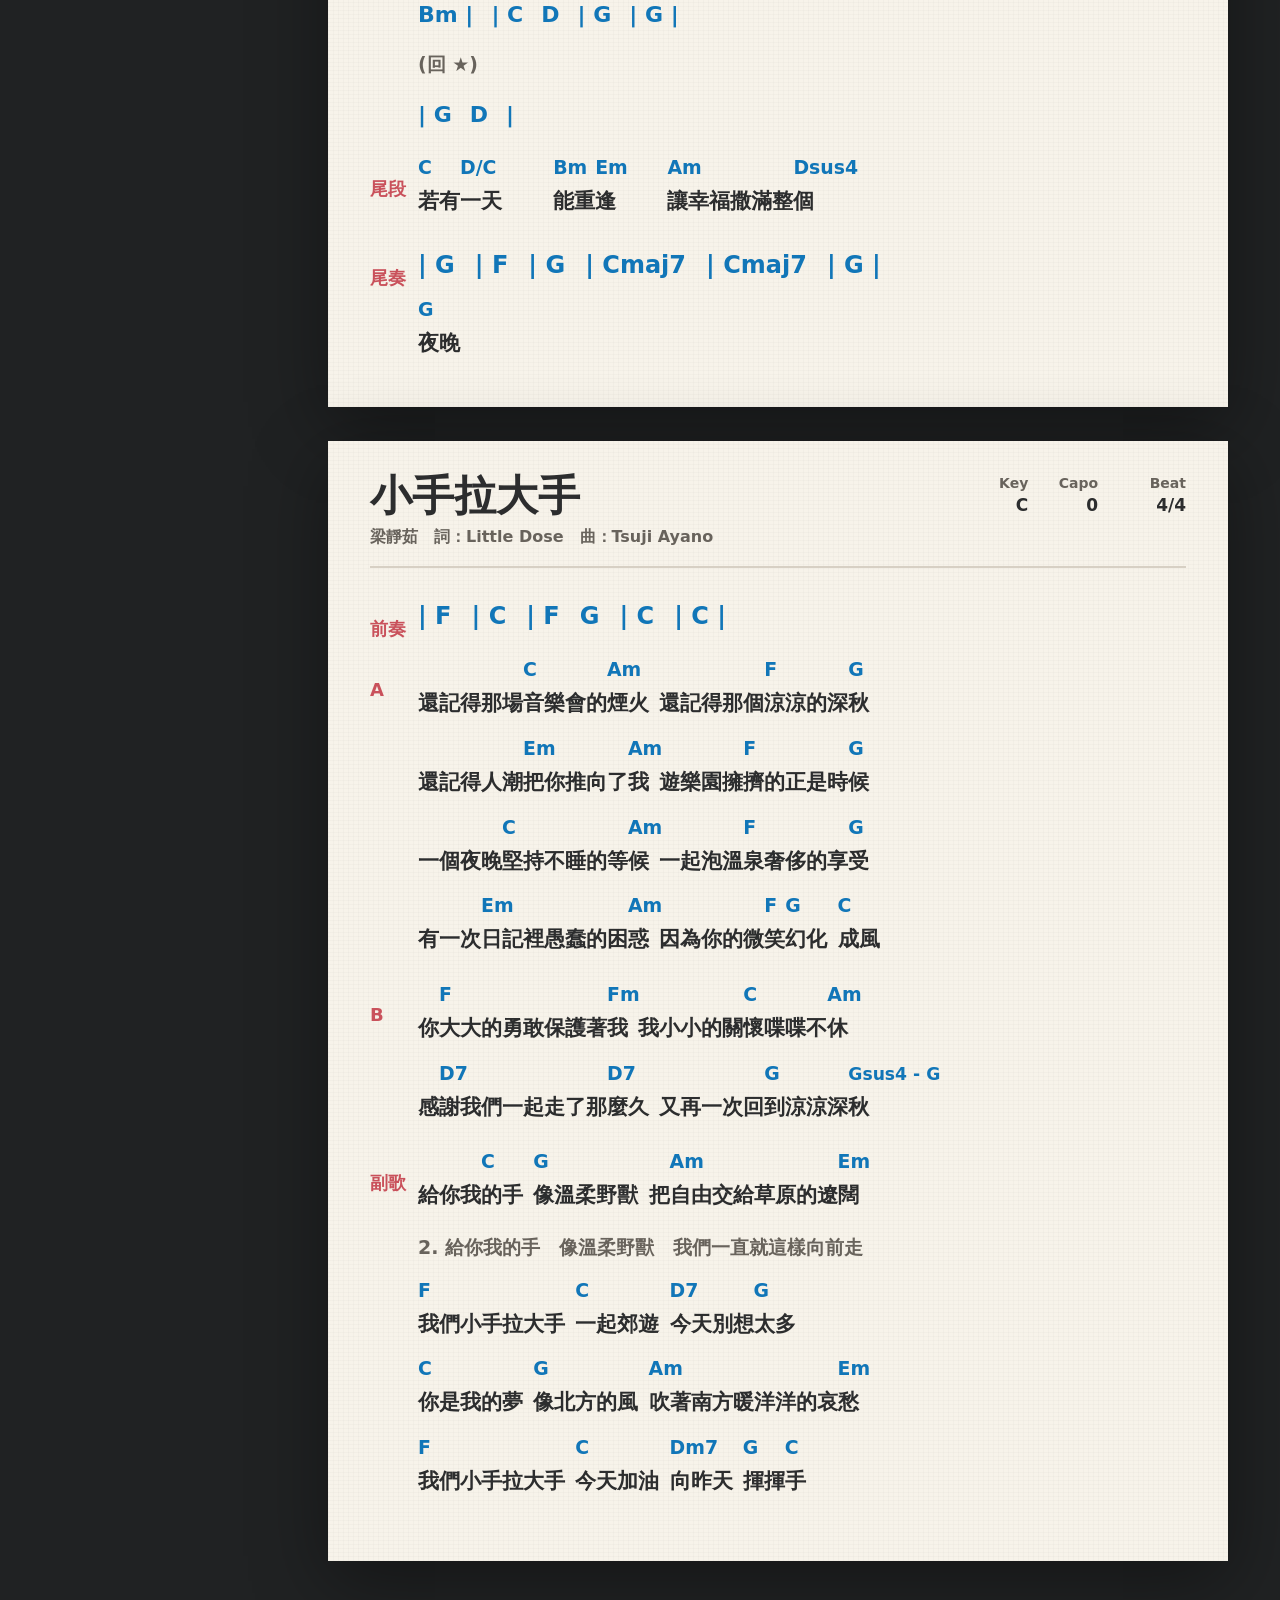
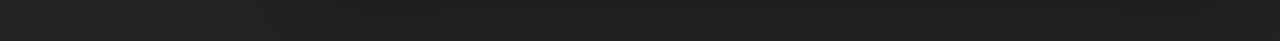
==== commit 93a386a0: "Adjust little hand chord anchors" ====
--- a/index.html
+++ b/index.html
@@ -287,11 +287,11 @@
           <section class="section">
             <h3>A</h3>
             <p class="lyric-line">
-              還記得那場音<span class="hit" data-chord="C">樂</span>會的煙<span class="hit" data-chord="Am">火</span>
-              還記得那<span class="hit" data-chord="F">個</span>涼涼的<span class="hit" data-chord="G">深</span>秋
-            </p>
-            <p class="lyric-line">
-              還記得<span class="hit" data-chord="Em">人</span>潮把你推向了<span class="hit" data-chord="Am">我</span>
+              還記得那場<span class="hit" data-chord="C">音</span>樂會的<span class="hit" data-chord="Am">煙</span>火
+              還記得那個<span class="hit" data-chord="F">涼</span>涼的深<span class="hit" data-chord="G">秋</span>
+            </p>
+            <p class="lyric-line">
+              還記得人潮<span class="hit" data-chord="Em">把</span>你推向了<span class="hit" data-chord="Am">我</span>
               遊樂園擁<span class="hit" data-chord="F">擠</span>的正是時<span class="hit" data-chord="G">候</span>
             </p>
             <p class="lyric-line">
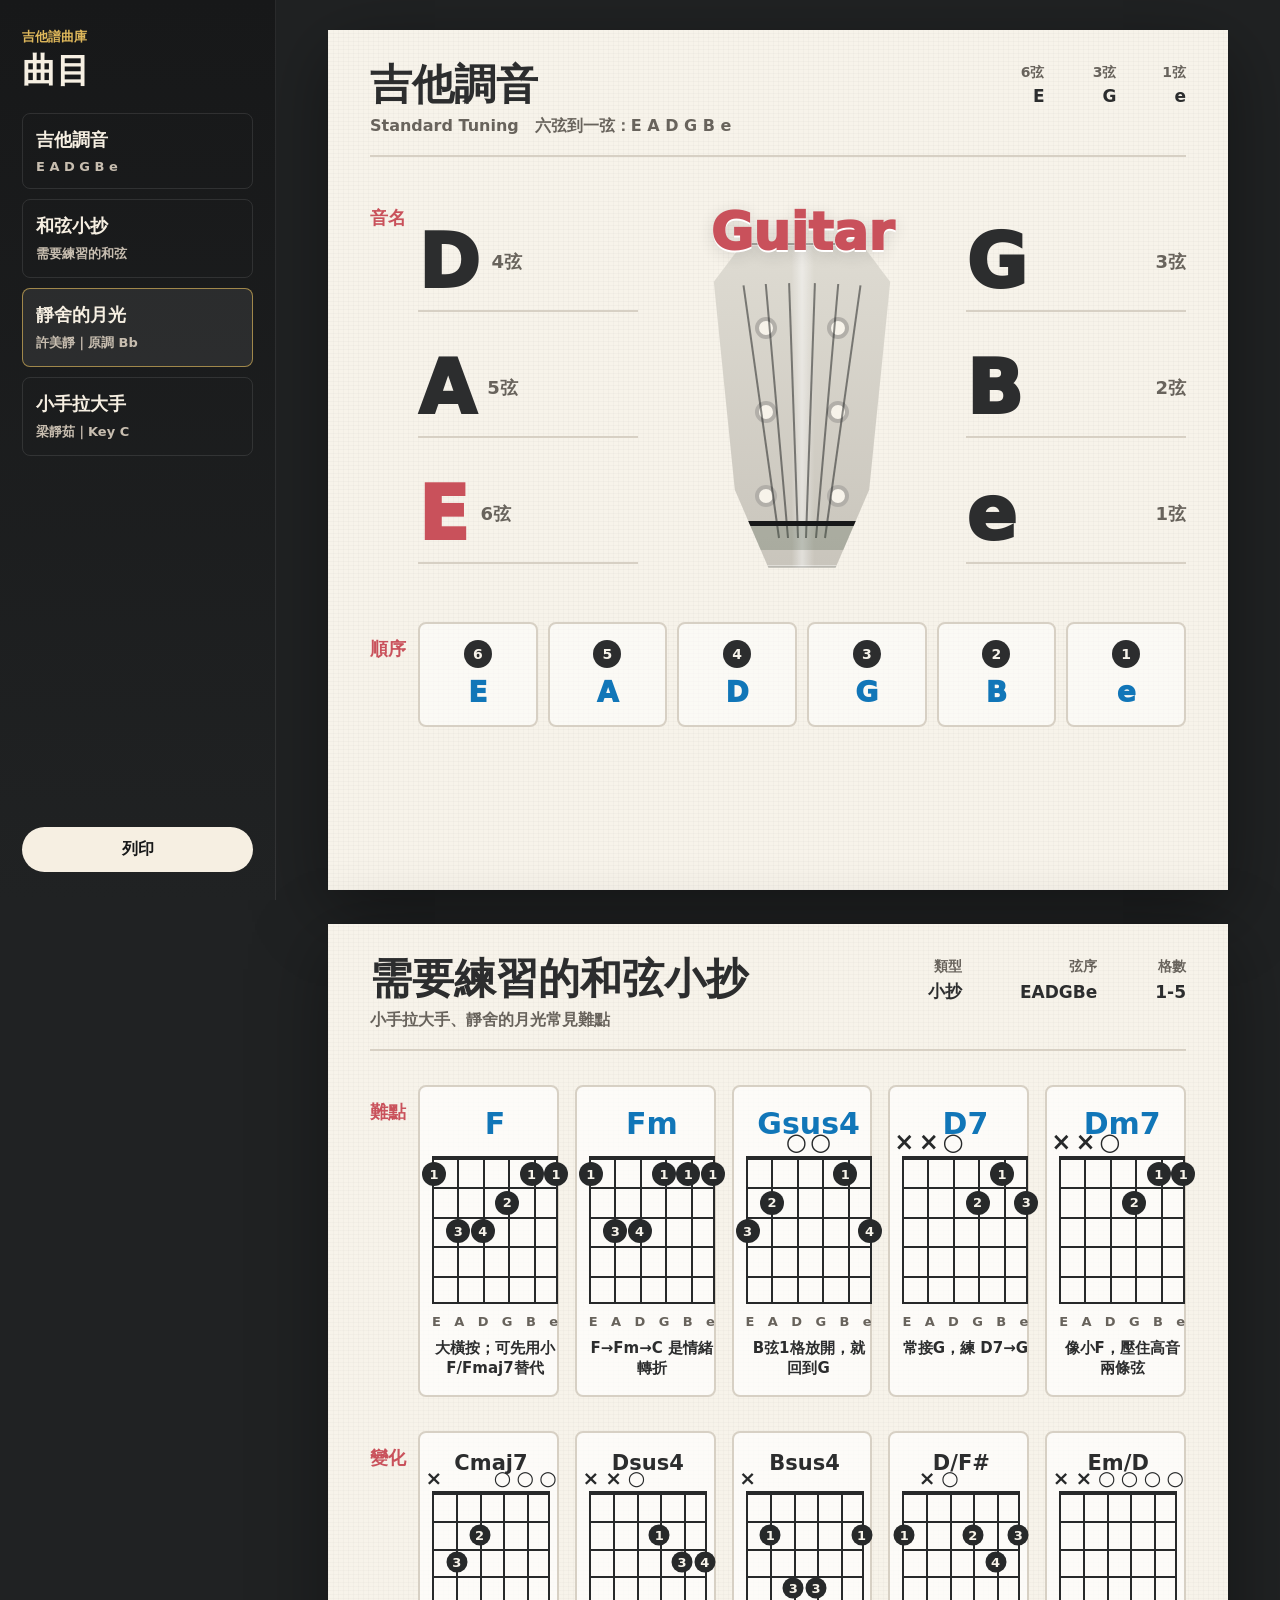
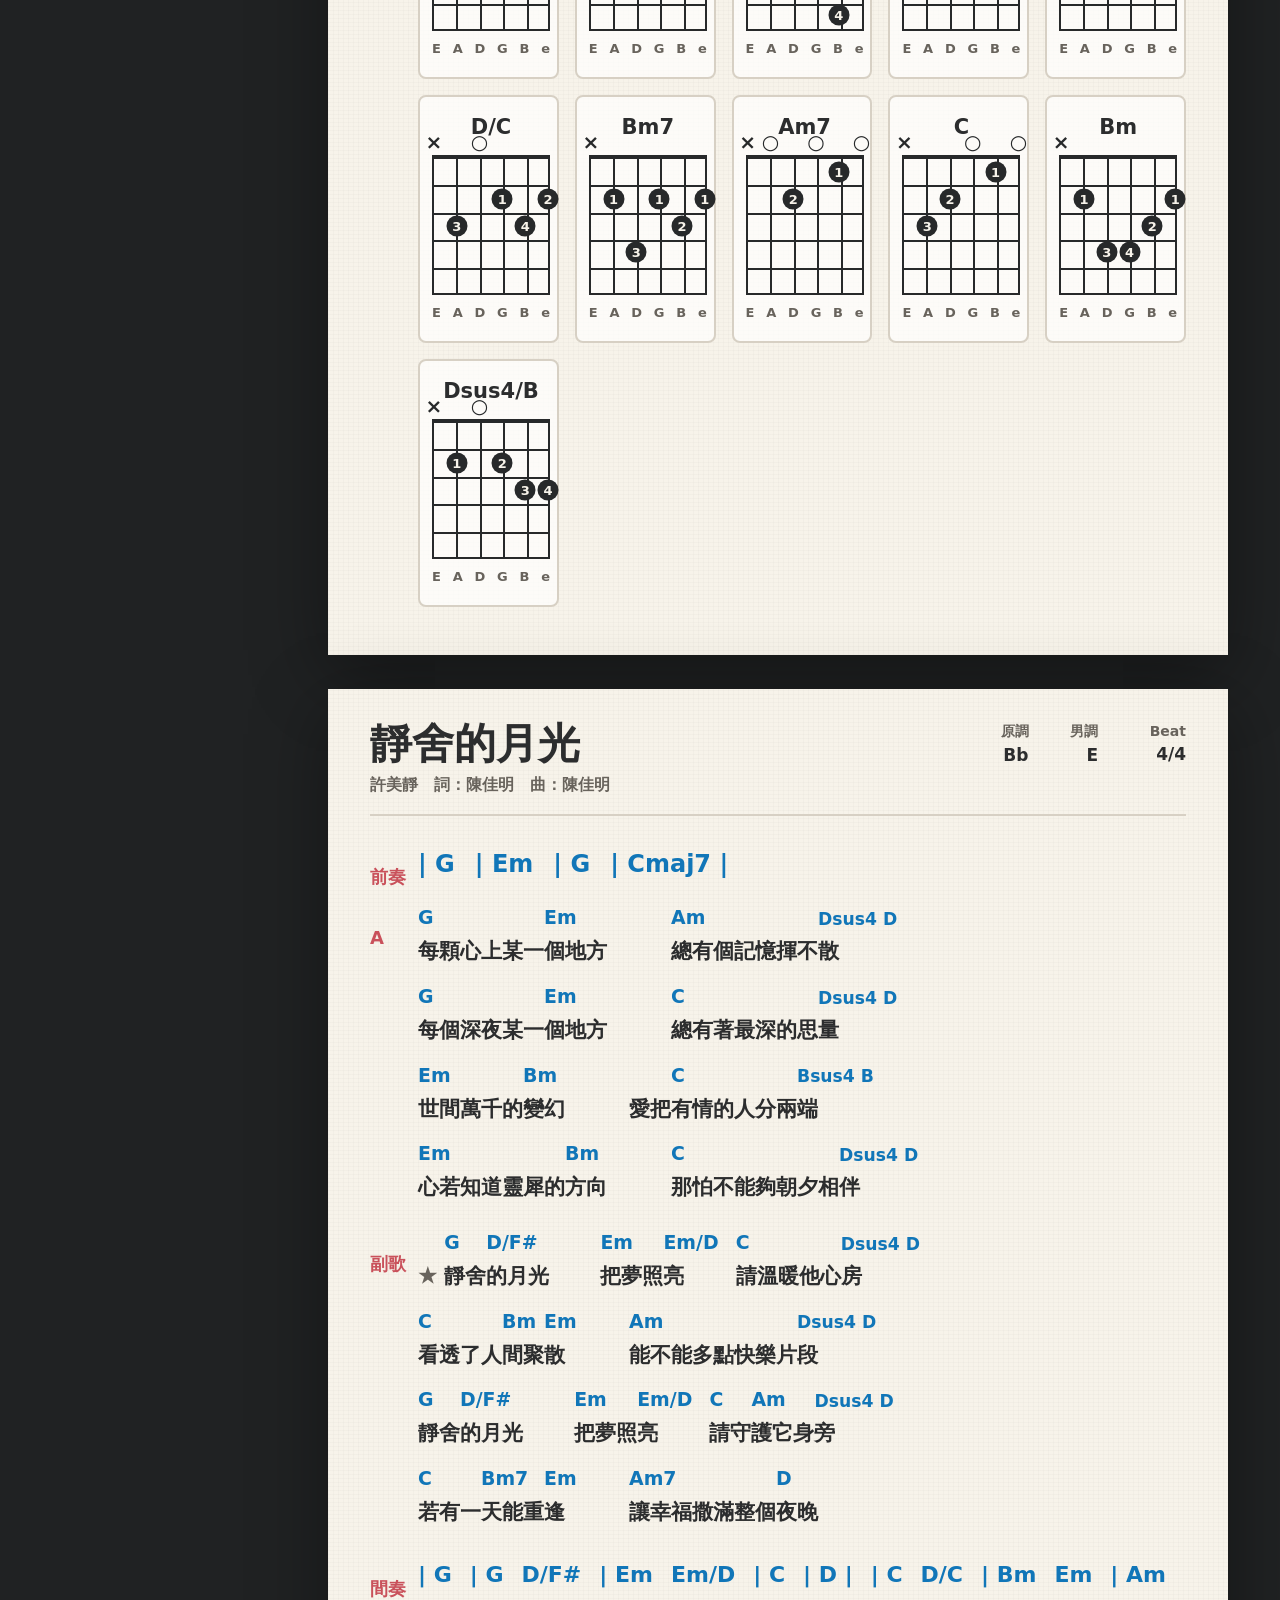
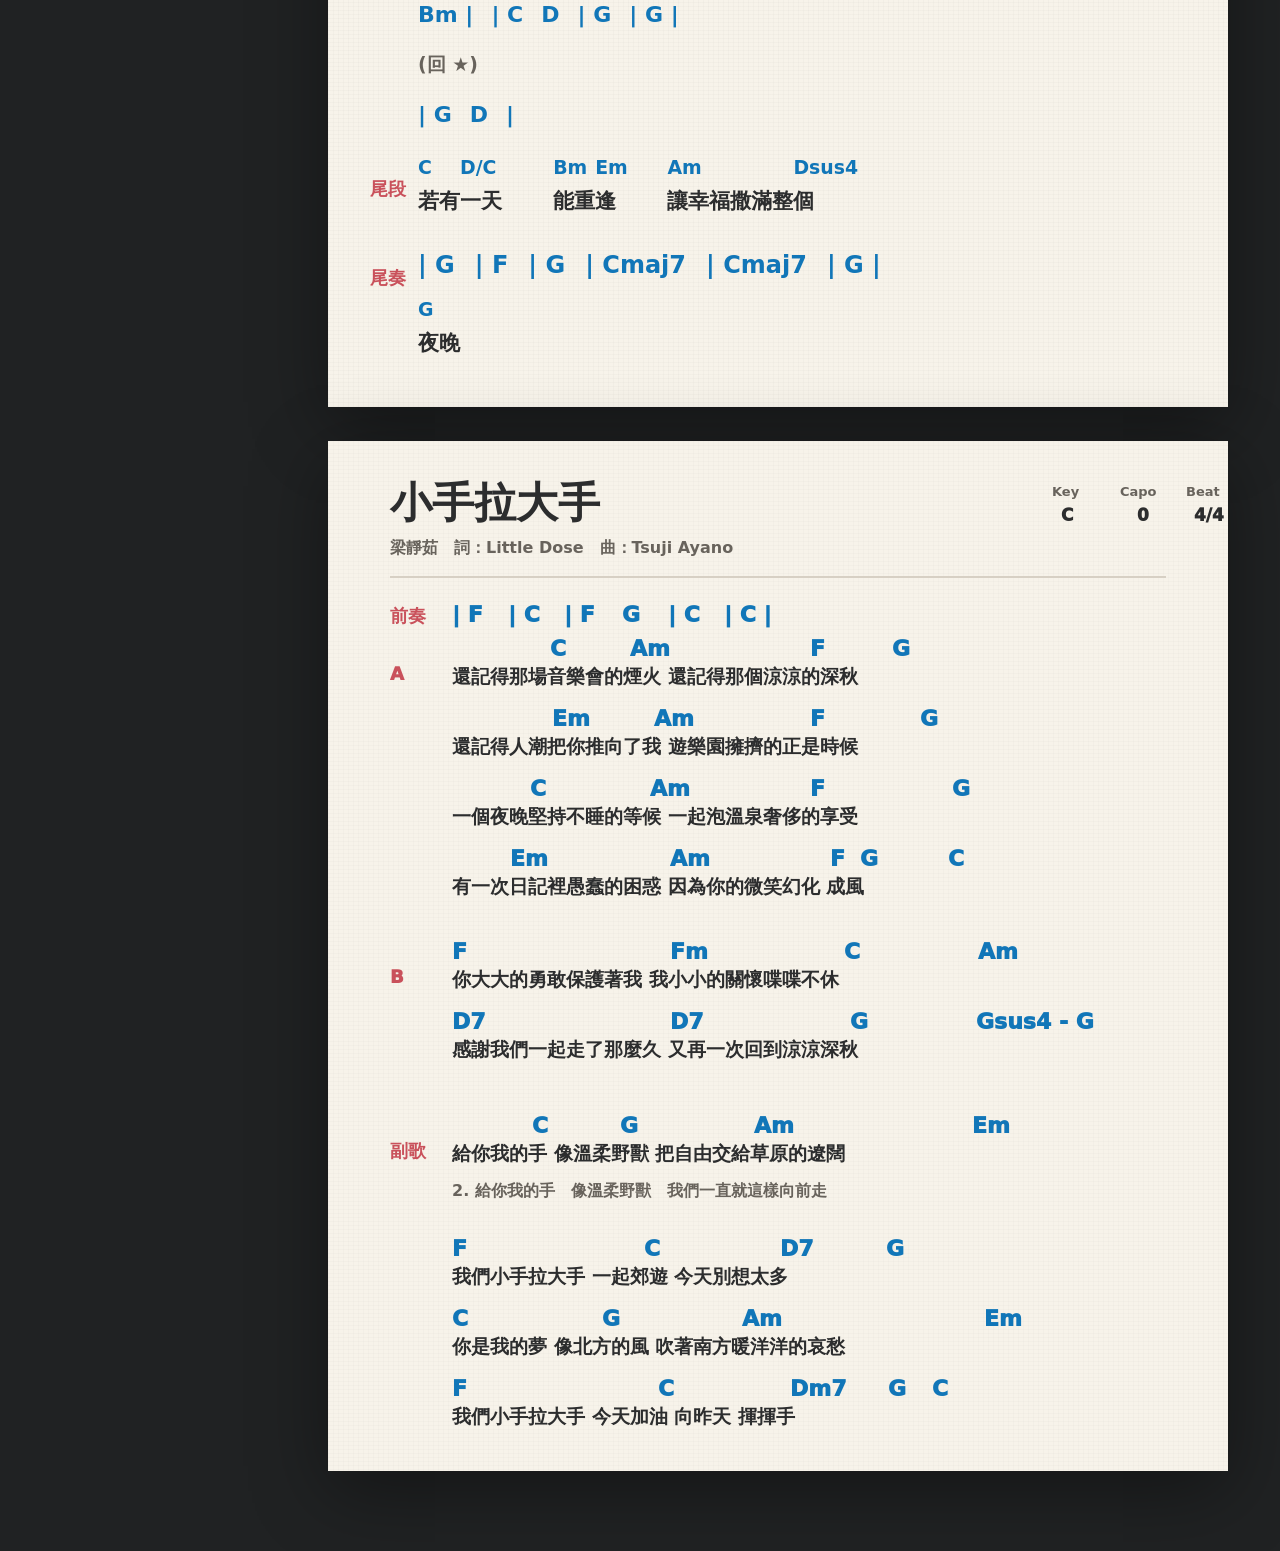
==== commit 3e02981b: "Convert little hand chart to SVG" ====
--- a/index.html
+++ b/index.html
@@ -264,84 +264,136 @@
           </section>
         </article>
 
-        <article class="chart song-chart" id="little-hand">
-          <header class="chart-header">
-            <div>
-              <h2>小手拉大手</h2>
-              <p>梁靜茹　詞：Little Dose　曲：Tsuji Ayano</p>
-            </div>
-            <dl class="song-key" aria-label="調性資訊">
-              <div><dt>Key</dt><dd>C</dd></div>
-              <div><dt>Capo</dt><dd>0</dd></div>
-              <div><dt>Beat</dt><dd>4/4</dd></div>
-            </dl>
-          </header>
-
-          <section class="section">
-            <h3>前奏</h3>
-            <p class="progression">
-              <span>| F</span><span>| C</span><span>| F</span><span>G</span><span>| C</span><span>| C |</span>
-            </p>
-          </section>
-
-          <section class="section">
-            <h3>A</h3>
-            <p class="lyric-line">
-              還記得那場<span class="hit" data-chord="C">音</span>樂會的<span class="hit" data-chord="Am">煙</span>火
-              還記得那個<span class="hit" data-chord="F">涼</span>涼的深<span class="hit" data-chord="G">秋</span>
-            </p>
-            <p class="lyric-line">
-              還記得人潮<span class="hit" data-chord="Em">把</span>你推向了<span class="hit" data-chord="Am">我</span>
-              遊樂園擁<span class="hit" data-chord="F">擠</span>的正是時<span class="hit" data-chord="G">候</span>
-            </p>
-            <p class="lyric-line">
-              一個夜晚<span class="hit" data-chord="C">堅</span>持不睡的等<span class="hit" data-chord="Am">候</span>
-              一起泡溫<span class="hit" data-chord="F">泉</span>奢侈的享<span class="hit" data-chord="G">受</span>
-            </p>
-            <p class="lyric-line">
-              有一次<span class="hit" data-chord="Em">日</span>記裡愚蠢的困<span class="hit" data-chord="Am">惑</span>
-              因為你的微<span class="hit" data-chord="F">笑</span><span class="hit" data-chord="G">幻</span>化
-              <span class="hit" data-chord="C">成</span>風
-            </p>
-          </section>
-
-          <section class="section">
-            <h3>B</h3>
-            <p class="lyric-line">
-              你<span class="hit" data-chord="F">大</span>大的勇敢保護著<span class="hit" data-chord="Fm">我</span>
-              我小小的關<span class="hit" data-chord="C">懷</span>喋喋不<span class="hit" data-chord="Am">休</span>
-            </p>
-            <p class="lyric-line">
-              感<span class="hit" data-chord="D7">謝</span>我們一起走了那<span class="hit" data-chord="D7">麼</span>久
-              又再一次回<span class="hit" data-chord="G">到</span>涼涼深<span class="hit wide-chord" data-chord="Gsus4 - G">秋</span>
-            </p>
-          </section>
-
-          <section class="section">
-            <h3>副歌</h3>
-            <p class="lyric-line">
-              給你我<span class="hit" data-chord="C">的</span>手
-              <span class="hit" data-chord="G">像</span>溫柔野獸
-              把<span class="hit" data-chord="Am">自</span>由交給草原的遼<span class="hit" data-chord="Em">闊</span>
-            </p>
-            <p class="note">2. 給你我的手　像溫柔野獸　我們一直就這樣向前走</p>
-            <p class="lyric-line">
-              <span class="hit" data-chord="F">我</span>們小手拉大手
-              <span class="hit" data-chord="C">一</span>起郊遊
-              <span class="hit" data-chord="D7">今</span>天別想<span class="hit" data-chord="G">太</span>多
-            </p>
-            <p class="lyric-line">
-              <span class="hit" data-chord="C">你</span>是我的夢
-              <span class="hit" data-chord="G">像</span>北方的風
-              <span class="hit" data-chord="Am">吹</span>著南方暖洋洋的哀<span class="hit" data-chord="Em">愁</span>
-            </p>
-            <p class="lyric-line">
-              <span class="hit" data-chord="F">我</span>們小手拉大手
-              <span class="hit" data-chord="C">今</span>天加油
-              <span class="hit" data-chord="Dm7">向</span>昨天
-              <span class="hit" data-chord="G">揮</span>揮<span class="hit" data-chord="C">手</span>
-            </p>
-          </section>
+        <article class="chart song-chart svg-chart" id="little-hand">
+          <svg class="score-svg little-hand-svg" viewBox="0 0 900 1030" role="img" aria-labelledby="little-hand-svg-title little-hand-svg-desc" xml:space="preserve">
+            <title id="little-hand-svg-title">小手拉大手 SVG 和弦譜</title>
+            <desc id="little-hand-svg-desc">小手拉大手的固定座標 SVG 譜面，和弦與歌詞都以文字座標放置。</desc>
+            <defs>
+              <pattern id="little-hand-grid" width="5" height="4" patternUnits="userSpaceOnUse">
+                <path d="M0 0H5M0 0V4" class="svg-grid-line"></path>
+              </pattern>
+            </defs>
+            <rect class="svg-paper" width="900" height="1030"></rect>
+            <rect class="svg-grid" width="900" height="1030"></rect>
+
+            <text class="svg-title" x="62" y="76">小手拉大手</text>
+            <text class="svg-subtitle" x="62" y="112">梁靜茹　詞：Little Dose　曲：Tsuji Ayano</text>
+            <g class="svg-meta">
+              <text class="svg-meta-label" x="724" y="55">Key</text>
+              <text class="svg-meta-value" x="733" y="80">C</text>
+              <text class="svg-meta-label" x="792" y="55">Capo</text>
+              <text class="svg-meta-value" x="809" y="80">0</text>
+              <text class="svg-meta-label" x="858" y="55">Beat</text>
+              <text class="svg-meta-value" x="866" y="80">4/4</text>
+            </g>
+            <line class="svg-rule" x1="62" y1="136" x2="838" y2="136"></line>
+
+            <g class="svg-section" id="little-hand-intro">
+              <text class="svg-label" x="62" y="181">前奏</text>
+              <text class="svg-progression" x="124" y="181">| F</text>
+              <text class="svg-progression" x="180" y="181">| C</text>
+              <text class="svg-progression" x="236" y="181">| F</text>
+              <text class="svg-progression" x="294" y="181">G</text>
+              <text class="svg-progression" x="340" y="181">| C</text>
+              <text class="svg-progression" x="396" y="181">| C |</text>
+            </g>
+
+            <g class="svg-section" id="little-hand-a">
+              <text class="svg-label" x="62" y="239">A</text>
+
+              <g class="svg-line" data-line="a-1">
+                <text class="svg-chord" x="222" y="215" data-chord="C">C</text>
+                <text class="svg-chord" x="302" y="215" data-chord="Am">Am</text>
+                <text class="svg-chord" x="482" y="215" data-chord="F">F</text>
+                <text class="svg-chord" x="564" y="215" data-chord="G">G</text>
+                <text class="svg-lyric" x="124" y="242">還記得那場音樂會的煙火  還記得那個涼涼的深秋</text>
+              </g>
+
+              <g class="svg-line" data-line="a-2">
+                <text class="svg-chord" x="224" y="285" data-chord="Em">Em</text>
+                <text class="svg-chord" x="326" y="285" data-chord="Am">Am</text>
+                <text class="svg-chord" x="482" y="285" data-chord="F">F</text>
+                <text class="svg-chord" x="592" y="285" data-chord="G">G</text>
+                <text class="svg-lyric" x="124" y="312">還記得人潮把你推向了我  遊樂園擁擠的正是時候</text>
+              </g>
+
+              <g class="svg-line" data-line="a-3">
+                <text class="svg-chord" x="202" y="355" data-chord="C">C</text>
+                <text class="svg-chord" x="322" y="355" data-chord="Am">Am</text>
+                <text class="svg-chord" x="482" y="355" data-chord="F">F</text>
+                <text class="svg-chord" x="624" y="355" data-chord="G">G</text>
+                <text class="svg-lyric" x="124" y="382">一個夜晚堅持不睡的等候  一起泡溫泉奢侈的享受</text>
+              </g>
+
+              <g class="svg-line" data-line="a-4">
+                <text class="svg-chord" x="182" y="425" data-chord="Em">Em</text>
+                <text class="svg-chord" x="342" y="425" data-chord="Am">Am</text>
+                <text class="svg-chord" x="502" y="425" data-chord="F">F</text>
+                <text class="svg-chord" x="532" y="425" data-chord="G">G</text>
+                <text class="svg-chord" x="620" y="425" data-chord="C">C</text>
+                <text class="svg-lyric" x="124" y="452">有一次日記裡愚蠢的困惑  因為你的微笑幻化  成風</text>
+              </g>
+            </g>
+
+            <g class="svg-section" id="little-hand-b">
+              <text class="svg-label" x="62" y="542">B</text>
+
+              <g class="svg-line" data-line="b-1">
+                <text class="svg-chord" x="124" y="518" data-chord="F">F</text>
+                <text class="svg-chord" x="342" y="518" data-chord="Fm">Fm</text>
+                <text class="svg-chord" x="516" y="518" data-chord="C">C</text>
+                <text class="svg-chord" x="650" y="518" data-chord="Am">Am</text>
+                <text class="svg-lyric" x="124" y="545">你大大的勇敢保護著我  我小小的關懷喋喋不休</text>
+              </g>
+
+              <g class="svg-line" data-line="b-2">
+                <text class="svg-chord" x="124" y="588" data-chord="D7">D7</text>
+                <text class="svg-chord" x="342" y="588" data-chord="D7">D7</text>
+                <text class="svg-chord" x="522" y="588" data-chord="G">G</text>
+                <text class="svg-chord" x="648" y="588" data-chord="Gsus4 - G">Gsus4 - G</text>
+                <text class="svg-lyric" x="124" y="615">感謝我們一起走了那麼久  又再一次回到涼涼深秋</text>
+              </g>
+            </g>
+
+            <g class="svg-section" id="little-hand-chorus">
+              <text class="svg-label" x="62" y="716">副歌</text>
+
+              <g class="svg-line" data-line="chorus-1">
+                <text class="svg-chord" x="204" y="692" data-chord="C">C</text>
+                <text class="svg-chord" x="292" y="692" data-chord="G">G</text>
+                <text class="svg-chord" x="426" y="692" data-chord="Am">Am</text>
+                <text class="svg-chord" x="644" y="692" data-chord="Em">Em</text>
+                <text class="svg-lyric" x="124" y="719">給你我的手  像溫柔野獸  把自由交給草原的遼闊</text>
+              </g>
+
+              <text class="svg-note" x="124" y="755">2. 給你我的手　像溫柔野獸　我們一直就這樣向前走</text>
+
+              <g class="svg-line" data-line="chorus-2">
+                <text class="svg-chord" x="124" y="815" data-chord="F">F</text>
+                <text class="svg-chord" x="316" y="815" data-chord="C">C</text>
+                <text class="svg-chord" x="452" y="815" data-chord="D7">D7</text>
+                <text class="svg-chord" x="558" y="815" data-chord="G">G</text>
+                <text class="svg-lyric" x="124" y="842">我們小手拉大手  一起郊遊  今天別想太多</text>
+              </g>
+
+              <g class="svg-line" data-line="chorus-3">
+                <text class="svg-chord" x="124" y="885" data-chord="C">C</text>
+                <text class="svg-chord" x="274" y="885" data-chord="G">G</text>
+                <text class="svg-chord" x="414" y="885" data-chord="Am">Am</text>
+                <text class="svg-chord" x="656" y="885" data-chord="Em">Em</text>
+                <text class="svg-lyric" x="124" y="912">你是我的夢  像北方的風  吹著南方暖洋洋的哀愁</text>
+              </g>
+
+              <g class="svg-line" data-line="chorus-4">
+                <text class="svg-chord" x="124" y="955" data-chord="F">F</text>
+                <text class="svg-chord" x="330" y="955" data-chord="C">C</text>
+                <text class="svg-chord" x="462" y="955" data-chord="Dm7">Dm7</text>
+                <text class="svg-chord" x="560" y="955" data-chord="G">G</text>
+                <text class="svg-chord" x="604" y="955" data-chord="C">C</text>
+                <text class="svg-lyric" x="124" y="982">我們小手拉大手  今天加油  向昨天  揮揮手</text>
+              </g>
+            </g>
+          </svg>
         </article>
       </main>
     </div>
--- a/styles.css
+++ b/styles.css
@@ -363,6 +363,92 @@
   font-size: 19px;
   font-weight: 800;
   line-height: 1.35;
+}
+
+.svg-chart {
+  min-height: 0;
+  padding: 0;
+  overflow: hidden;
+}
+
+.score-svg {
+  display: block;
+  width: 100%;
+  height: auto;
+  font-family: "PingFang TC", "Noto Sans TC", "Microsoft JhengHei", system-ui, sans-serif;
+}
+
+.svg-paper {
+  fill: var(--paper);
+}
+
+.svg-grid {
+  fill: url("#little-hand-grid");
+}
+
+.svg-grid-line {
+  fill: none;
+  stroke: rgba(0, 0, 0, 0.026);
+  stroke-width: 1;
+}
+
+.svg-title {
+  fill: var(--ink);
+  font-size: 42px;
+  font-weight: 950;
+  letter-spacing: 0;
+}
+
+.svg-subtitle,
+.svg-meta-label,
+.svg-note {
+  fill: var(--muted);
+  font-weight: 760;
+  letter-spacing: 0;
+}
+
+.svg-subtitle {
+  font-size: 16px;
+}
+
+.svg-meta-label {
+  font-size: 13px;
+}
+
+.svg-meta-value {
+  fill: var(--ink);
+  font-size: 17px;
+  font-weight: 950;
+}
+
+.svg-rule {
+  stroke: var(--rule);
+  stroke-width: 2;
+}
+
+.svg-label {
+  fill: var(--section);
+  font-size: 18px;
+  font-weight: 950;
+}
+
+.svg-progression,
+.svg-chord {
+  fill: var(--chord);
+  font-size: 22px;
+  font-weight: 950;
+  letter-spacing: 0;
+}
+
+.svg-lyric {
+  fill: var(--ink);
+  font-size: 19px;
+  font-weight: 780;
+  letter-spacing: 0;
+}
+
+.svg-note {
+  font-size: 16px;
 }
 
 .guide-chart {
@@ -804,6 +890,15 @@
     scroll-margin-top: 230px;
   }
 
+  .svg-chart {
+    padding: 0;
+    overflow-x: auto;
+  }
+
+  .svg-chart .score-svg {
+    min-width: 760px;
+  }
+
   .chart-header {
     display: grid;
   }
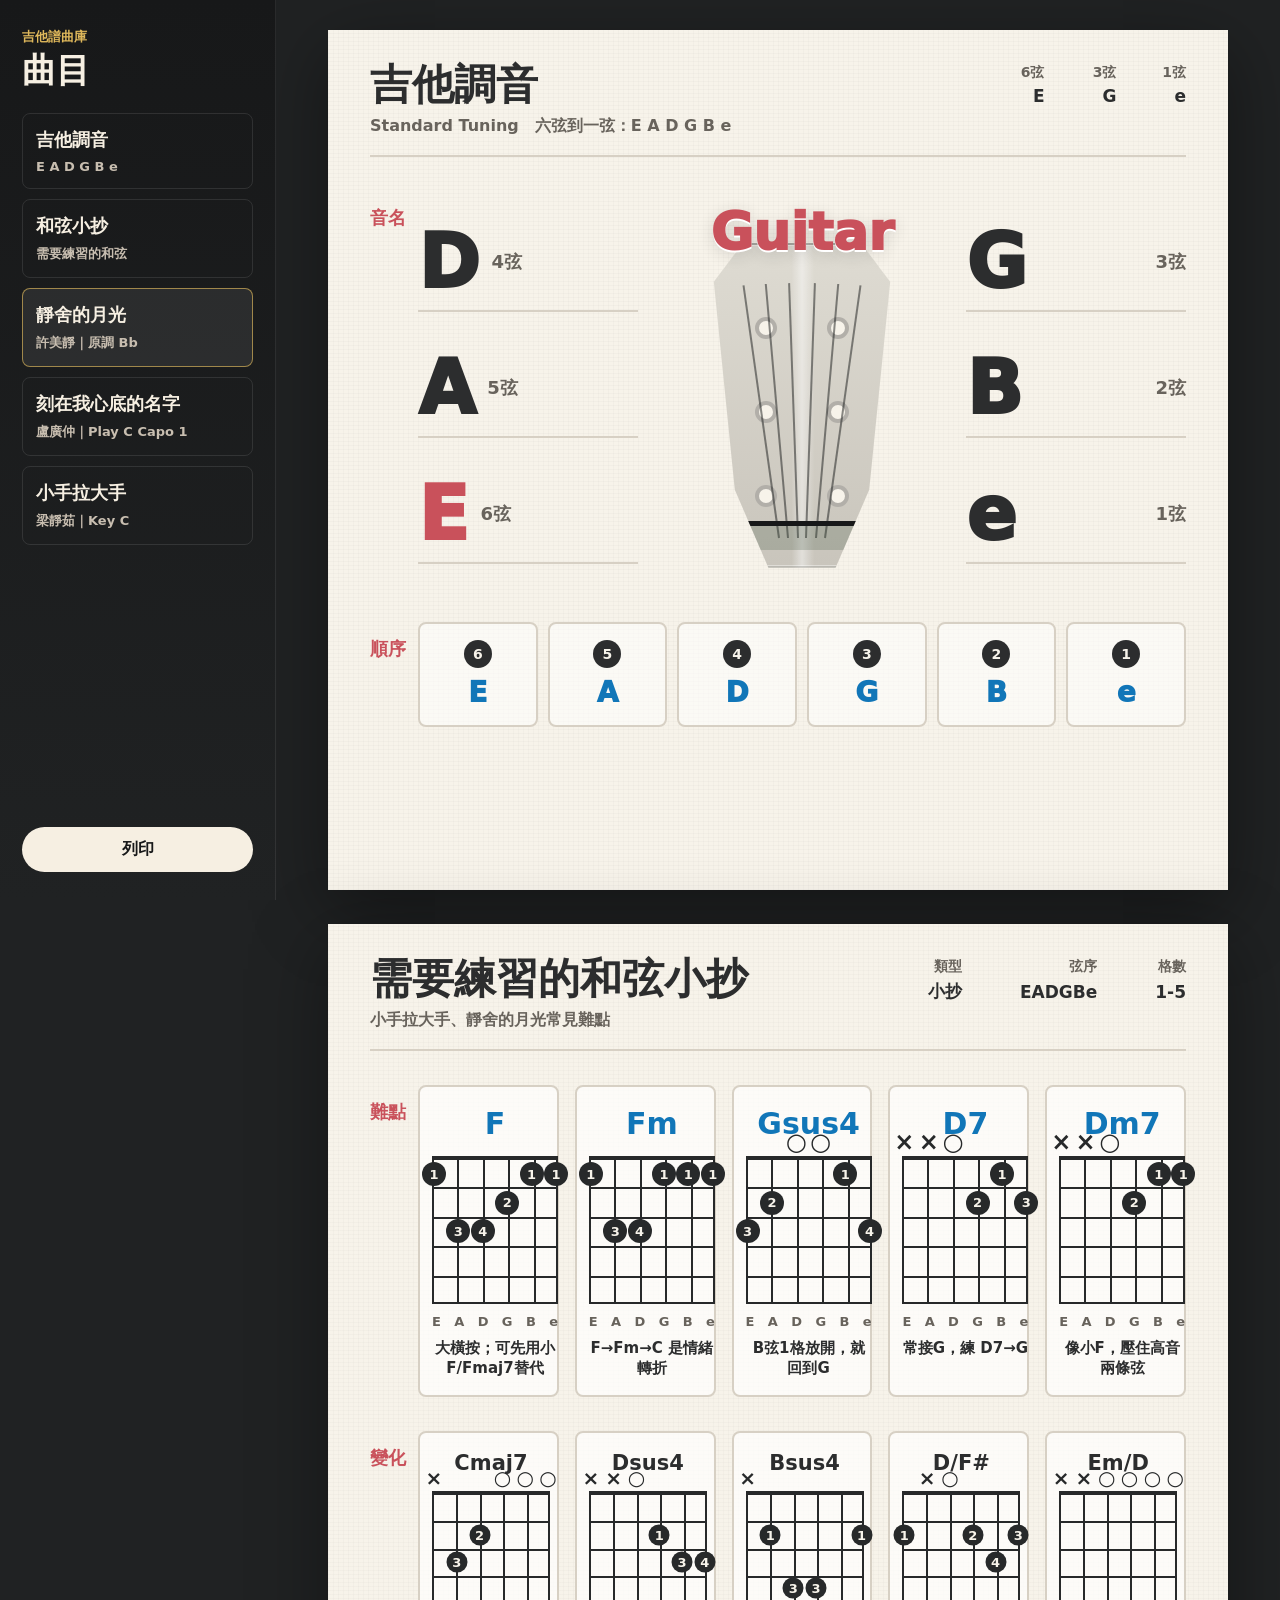
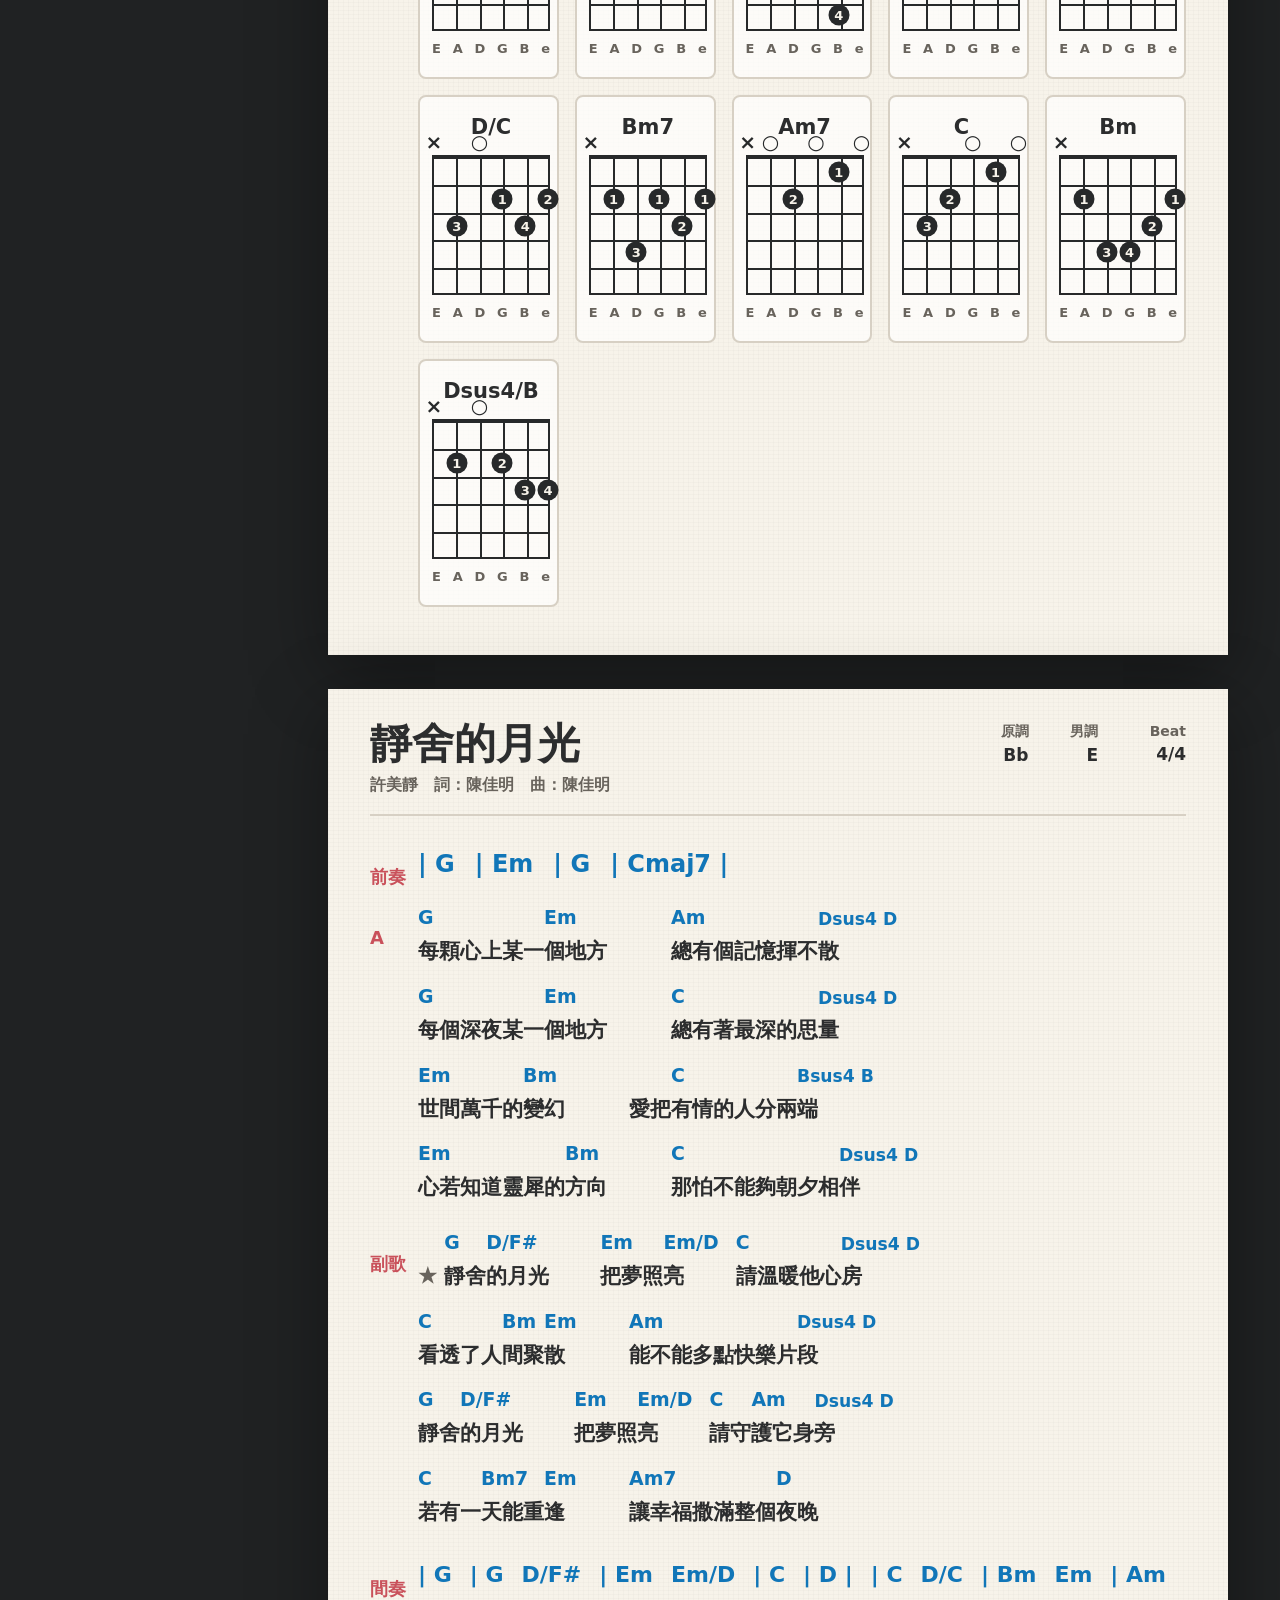
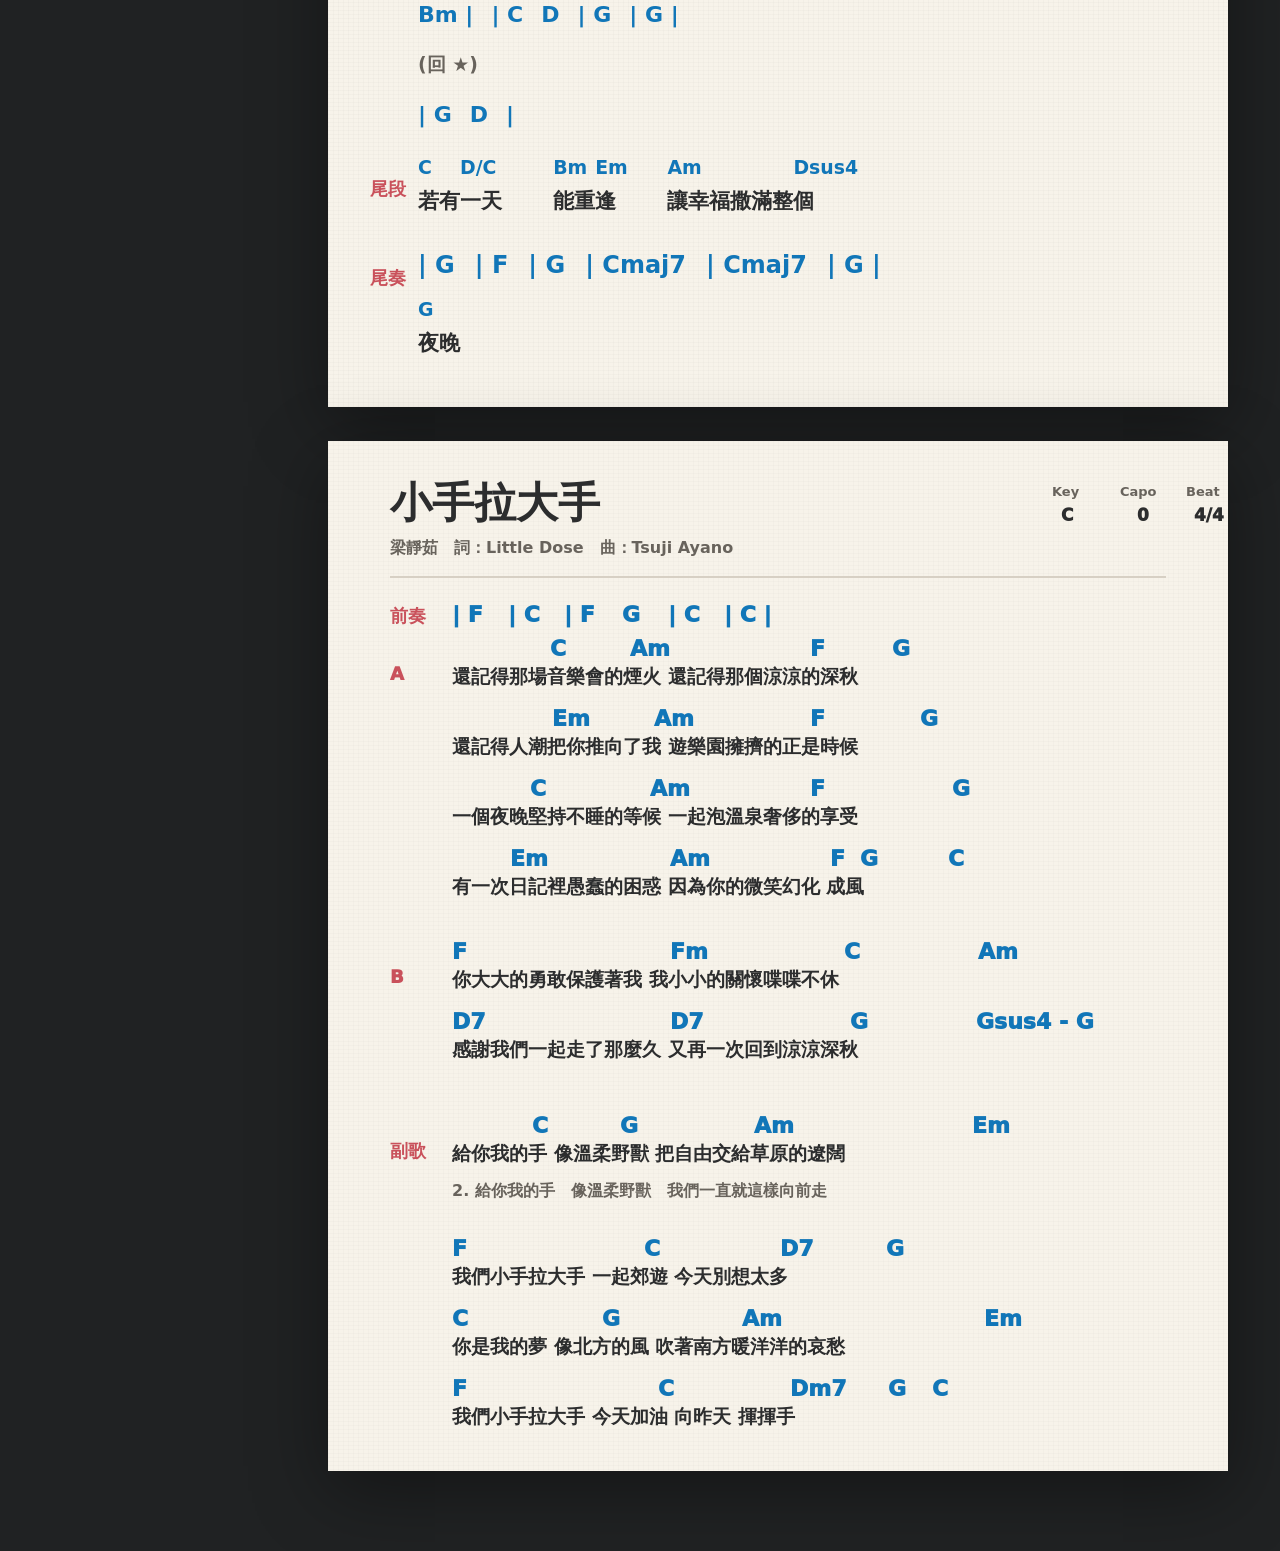
==== commit 5e091503: "Add compact engraved name chord chart" ====
--- a/index.html
+++ b/index.html
@@ -26,6 +26,10 @@
             <span>靜舍的月光</span>
             <small>許美靜｜原調 Bb</small>
           </a>
+          <a class="song-link" href="./generated/engraved-name/song.html">
+            <span>刻在我心底的名字</span>
+            <small>盧廣仲｜Play C Capo 1</small>
+          </a>
           <a class="song-link" href="#little-hand">
             <span>小手拉大手</span>
             <small>梁靜茹｜Key C</small>
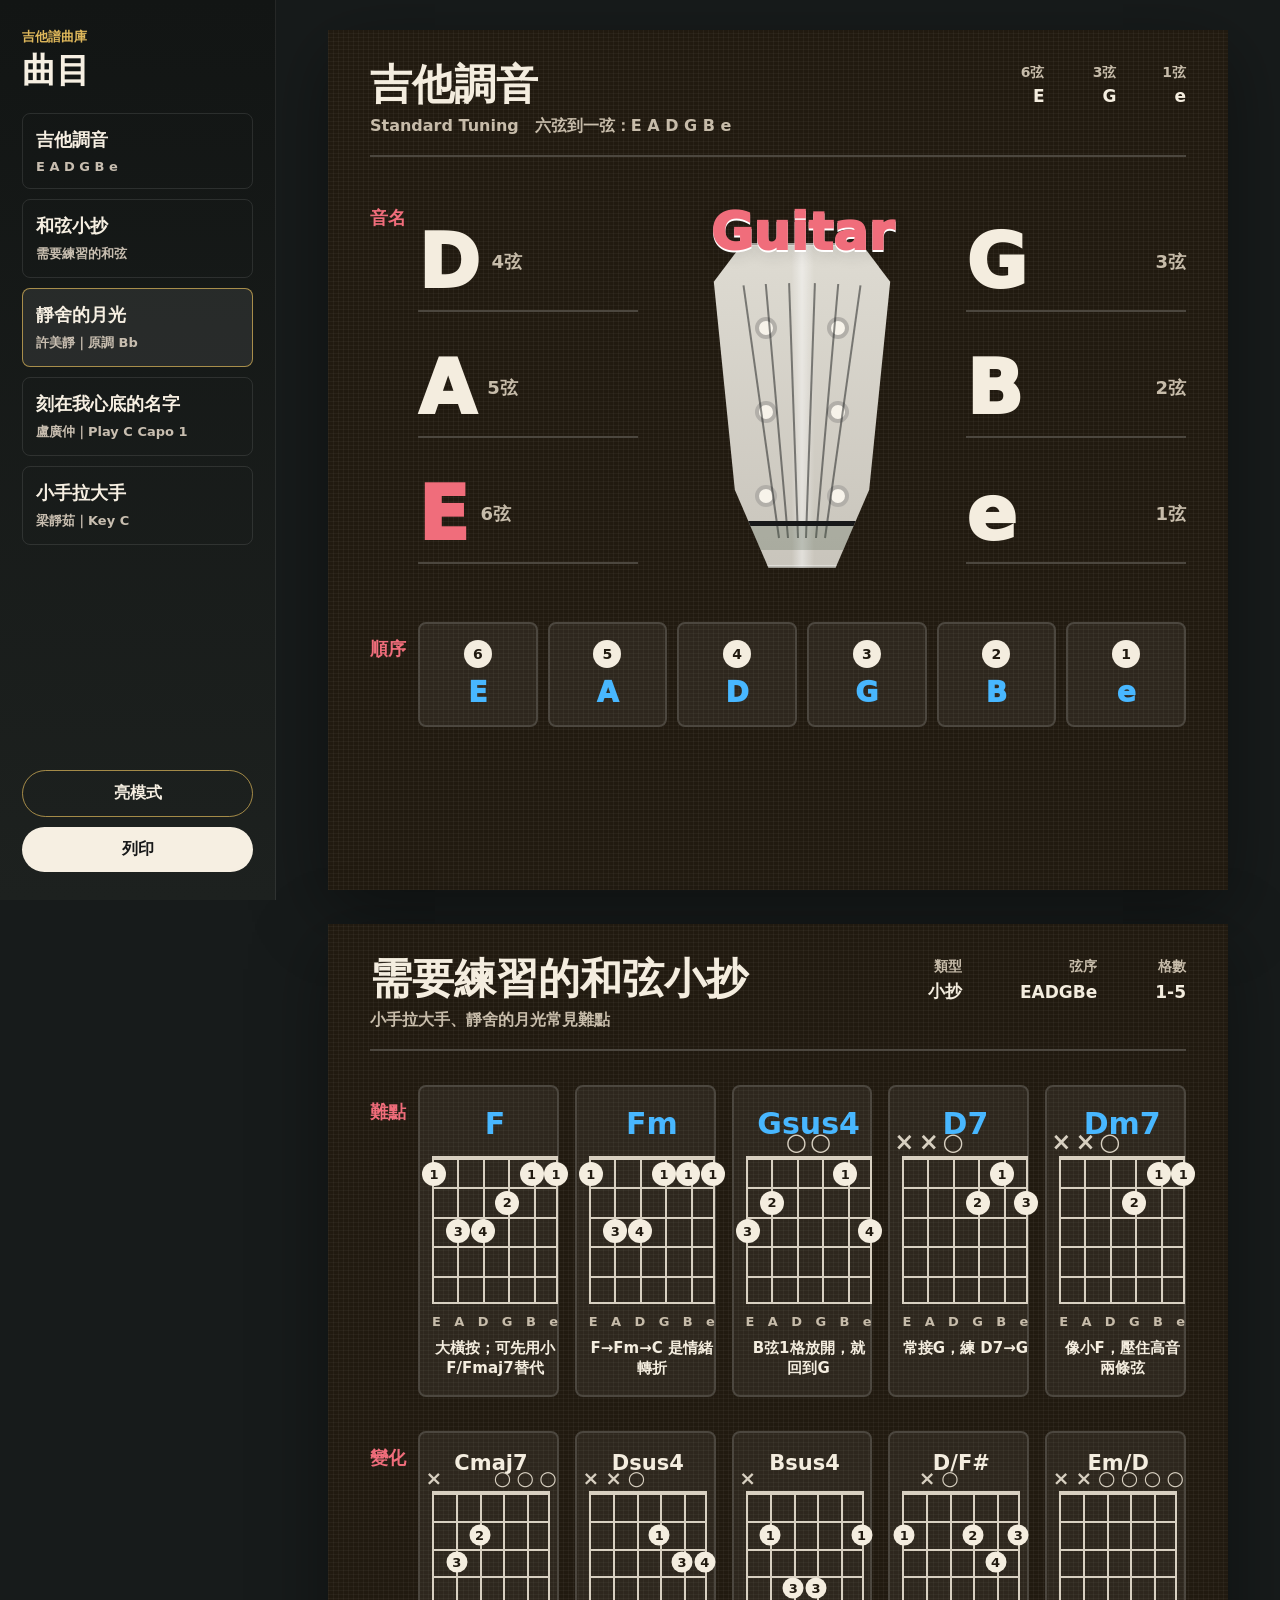
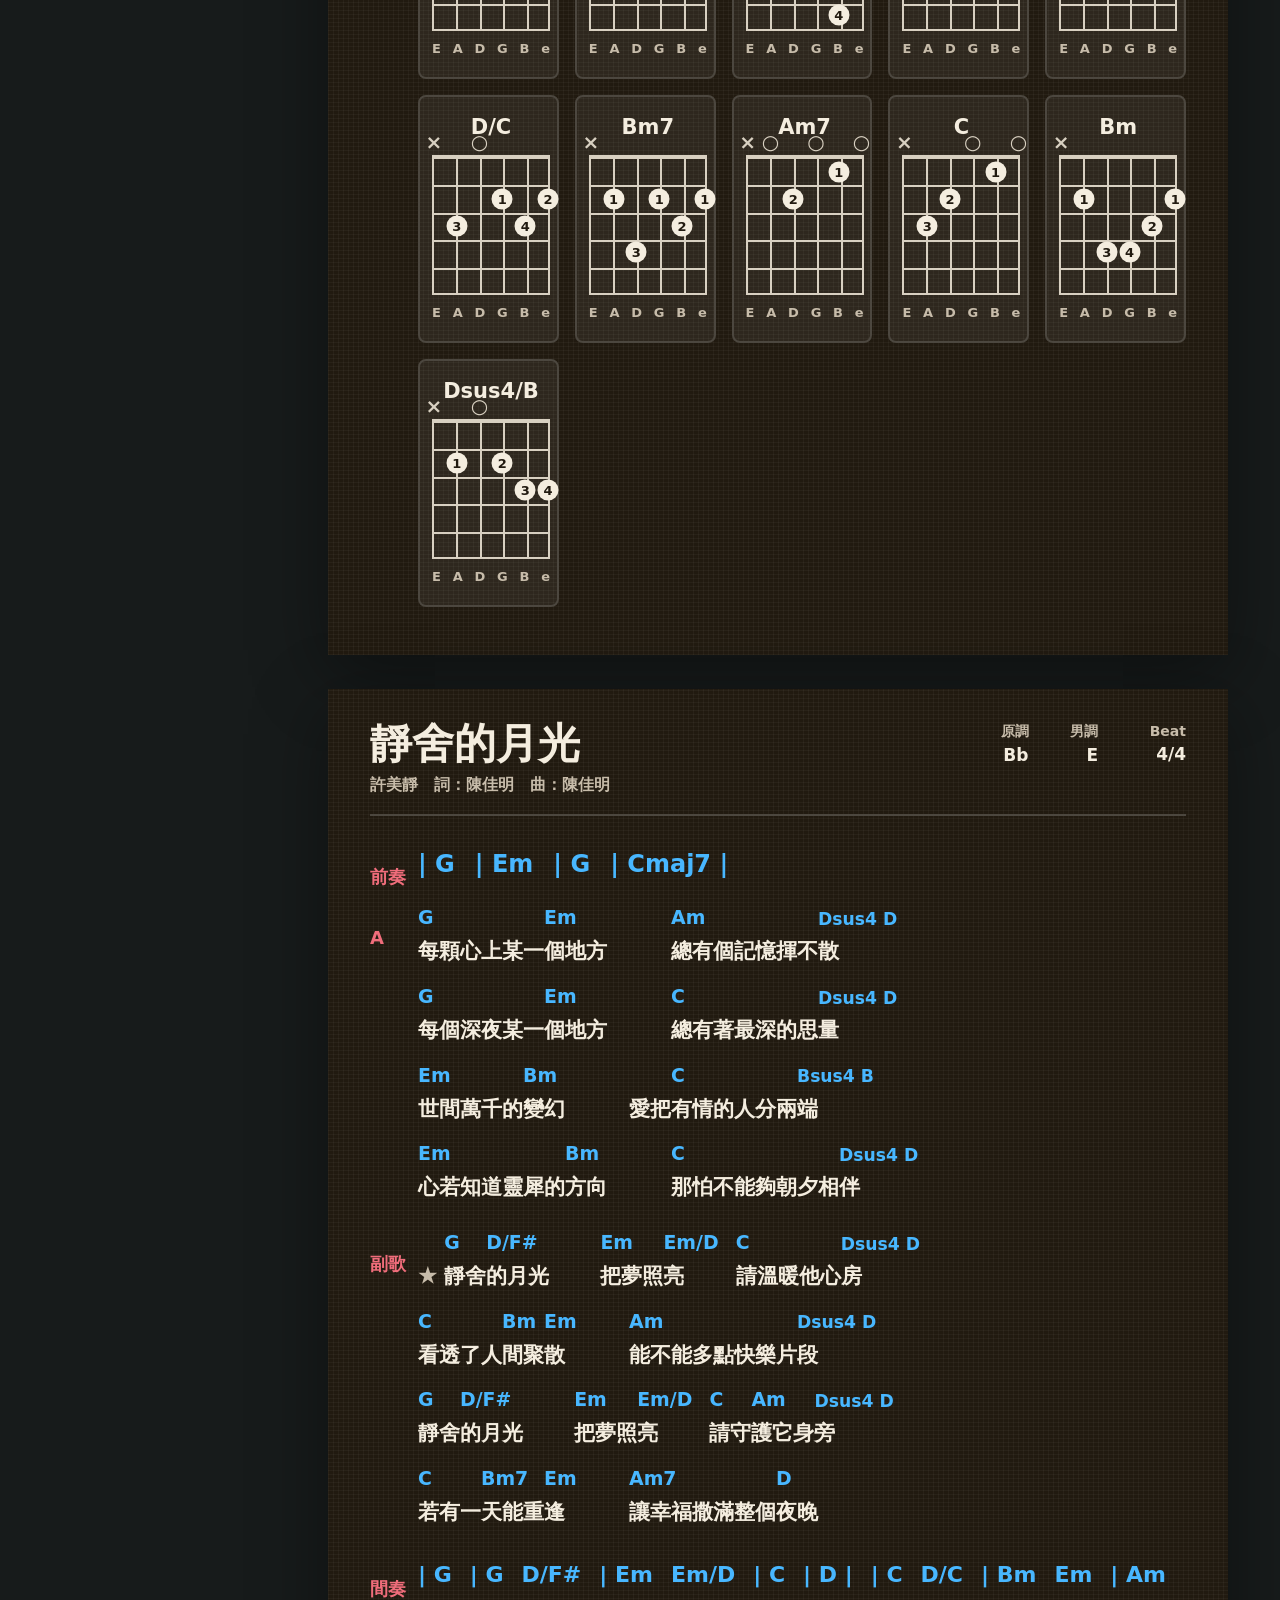
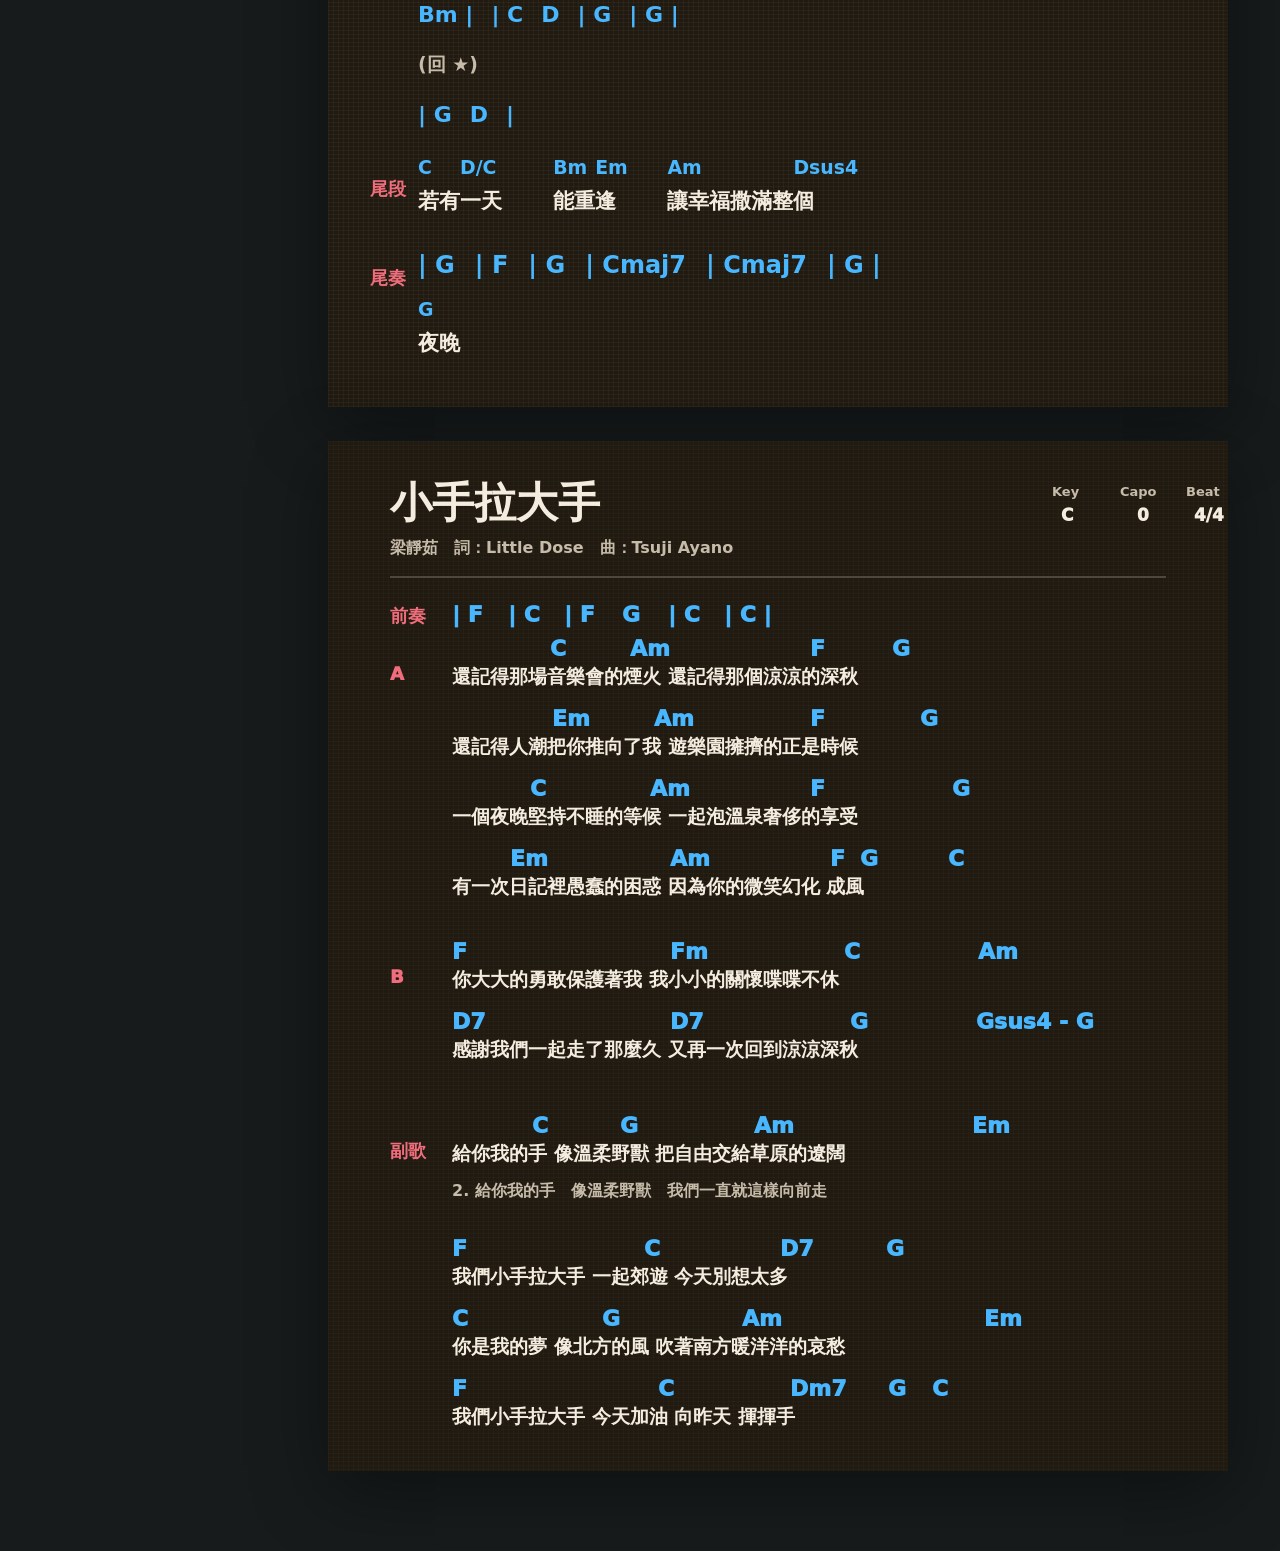
==== commit 106bf165: "Add theme toggle and generated song navigation" ====
--- a/index.html
+++ b/index.html
@@ -1,5 +1,5 @@
 <!doctype html>
-<html lang="zh-Hant">
+<html lang="zh-Hant" data-theme="dark">
   <head>
     <meta charset="utf-8">
     <meta name="viewport" content="width=device-width, initial-scale=1">
@@ -35,7 +35,10 @@
             <small>梁靜茹｜Key C</small>
           </a>
         </nav>
-        <button class="print-button" type="button" onclick="window.print()">列印</button>
+        <div class="sidebar-actions">
+          <button class="theme-toggle" type="button" data-theme-toggle aria-pressed="true">亮模式</button>
+          <button class="print-button" type="button" onclick="window.print()">列印</button>
+        </div>
       </aside>
 
       <main class="score-board" aria-label="歌詞和和弦">
@@ -401,5 +404,41 @@
         </article>
       </main>
     </div>
+    <script>
+      (() => {
+        const root = document.documentElement;
+        const themeKey = "guitar-score-theme";
+        const buttons = () => Array.from(document.querySelectorAll("[data-theme-toggle]"));
+        const applyTheme = (theme) => {
+          root.dataset.theme = theme;
+          buttons().forEach((button) => {
+            const isDark = theme === "dark";
+            button.textContent = isDark ? "亮模式" : "暗模式";
+            button.setAttribute("aria-pressed", String(isDark));
+          });
+        };
+        const storedTheme = localStorage.getItem(themeKey);
+        applyTheme(storedTheme || "dark");
+
+        document.addEventListener("click", (event) => {
+          const button = event.target.closest("[data-theme-toggle]");
+          if (!button) return;
+          const nextTheme = root.dataset.theme === "dark" ? "light" : "dark";
+          localStorage.setItem(themeKey, nextTheme);
+          applyTheme(nextTheme);
+        });
+
+        const links = Array.from(document.querySelectorAll(".song-link"));
+        const syncActiveLink = () => {
+          const hash = window.location.hash || "#city-moon";
+          links.forEach((link) => {
+            const href = link.getAttribute("href") || "";
+            link.classList.toggle("is-active", href.startsWith("#") && href === hash);
+          });
+        };
+        window.addEventListener("hashchange", syncActiveLink);
+        syncActiveLink();
+      })();
+    </script>
   </body>
 </html>
--- a/styles.css
+++ b/styles.css
@@ -1,15 +1,58 @@
 :root {
-  --page: #202223;
-  --sidebar: #171819;
-  --sidebar-soft: #232526;
-  --paper: #f7f3ea;
+  color-scheme: dark;
+  --page: #171b1b;
+  --sidebar: #121514;
+  --sidebar-soft: #1d211f;
+  --paper: #211a10;
+  --ink: #f4eddf;
+  --muted: #c7bcaa;
+  --chord: #48b7ff;
+  --rule: #4c473f;
+  --section: #f06d7b;
+  --accent: #dfb85b;
+  --sidebar-text: #f6efe2;
+  --sidebar-muted: #c8beb0;
+  --sidebar-border: rgba(255, 255, 255, 0.08);
+  --link-border: rgba(255, 255, 255, 0.1);
+  --link-hover-bg: rgba(255, 255, 255, 0.08);
+  --link-active-border: rgba(223, 184, 91, 0.7);
+  --button-bg: #f6efe2;
+  --button-ink: #171819;
+  --paper-grid: rgba(255, 255, 255, 0.035);
+  --chart-shadow: 0 20px 70px rgba(0, 0, 0, 0.38);
+  --card-bg: rgba(255, 255, 255, 0.06);
+  --diagram-line: #d8d0c1;
+  --diagram-dot: #f4eddf;
+  --diagram-dot-ink: #211a10;
+  font-family: "PingFang TC", "Noto Sans TC", "Microsoft JhengHei", system-ui, sans-serif;
+}
+
+:root[data-theme="light"] {
+  color-scheme: light;
+  --page: #ece7dc;
+  --sidebar: #f8f3e9;
+  --sidebar-soft: #fffaf1;
+  --paper: #fffaf0;
   --ink: #2c2d2e;
   --muted: #68635c;
   --chord: #1176b8;
   --rule: #d7d0c4;
   --section: #c9515b;
-  --accent: #dfb85b;
-  font-family: "PingFang TC", "Noto Sans TC", "Microsoft JhengHei", system-ui, sans-serif;
+  --accent: #a57920;
+  --sidebar-text: #2c2d2e;
+  --sidebar-muted: #6b6257;
+  --sidebar-border: rgba(44, 45, 46, 0.1);
+  --link-border: rgba(44, 45, 46, 0.12);
+  --link-hover-bg: rgba(223, 184, 91, 0.15);
+  --link-active-border: rgba(165, 121, 32, 0.7);
+  --button-bg: #171819;
+  --button-ink: #fffaf0;
+  --paper-grid: rgba(0, 0, 0, 0.022);
+  --chart-shadow: 0 20px 70px rgba(44, 45, 46, 0.22);
+  --card-bg: rgba(255, 255, 255, 0.68);
+  --diagram-line: #27292a;
+  --diagram-dot: #27292a;
+  --diagram-dot-ink: #f7f3ea;
 }
 
 * {
@@ -41,9 +84,9 @@
   gap: 26px;
   height: 100vh;
   padding: 28px 22px;
-  background: linear-gradient(180deg, #171819, #202223);
-  border-right: 1px solid rgba(255, 255, 255, 0.08);
-  color: #f6efe2;
+  background: linear-gradient(180deg, var(--sidebar), var(--sidebar-soft));
+  border-right: 1px solid var(--sidebar-border);
+  color: var(--sidebar-text);
 }
 
 .brand p,
@@ -79,7 +122,7 @@
 .song-link {
   display: grid;
   gap: 7px;
-  border: 1px solid rgba(255, 255, 255, 0.1);
+  border: 1px solid var(--link-border);
   border-radius: 8px;
   color: inherit;
   padding: 14px 13px;
@@ -90,8 +133,8 @@
 .song-link:hover,
 .song-link:focus-visible,
 .song-link.is-active {
-  background: rgba(255, 255, 255, 0.08);
-  border-color: rgba(223, 184, 91, 0.65);
+  background: var(--link-hover-bg);
+  border-color: var(--link-active-border);
 }
 
 .song-link:hover {
@@ -104,23 +147,35 @@
 }
 
 .song-link small {
-  color: #c8beb0;
+  color: var(--sidebar-muted);
   font-size: 13px;
   font-weight: 700;
 }
 
-.print-button {
+.sidebar-actions {
   margin-top: auto;
+  display: grid;
+  gap: 10px;
+}
+
+.print-button,
+.theme-toggle {
   border: 0;
   border-radius: 999px;
-  background: #f6efe2;
-  color: #171819;
+  background: var(--button-bg);
+  color: var(--button-ink);
   cursor: pointer;
   font: inherit;
   font-weight: 900;
   padding: 12px 18px;
 }
 
+.theme-toggle {
+  border: 1px solid var(--link-active-border);
+  background: transparent;
+  color: var(--sidebar-text);
+}
+
 .score-board {
   display: grid;
   justify-items: center;
@@ -133,10 +188,10 @@
   width: min(100%, 900px);
   min-height: 1120px;
   background:
-    repeating-linear-gradient(0deg, rgba(0, 0, 0, 0.018) 0 1px, transparent 1px 4px),
-    repeating-linear-gradient(90deg, rgba(0, 0, 0, 0.018) 0 1px, transparent 1px 5px),
+    repeating-linear-gradient(0deg, var(--paper-grid) 0 1px, transparent 1px 4px),
+    repeating-linear-gradient(90deg, var(--paper-grid) 0 1px, transparent 1px 5px),
     var(--paper);
-  box-shadow: 0 20px 70px rgba(0, 0, 0, 0.38);
+  box-shadow: var(--chart-shadow);
   padding: 34px 42px 48px;
   scroll-margin-top: 24px;
 }
@@ -388,7 +443,7 @@
 
 .svg-grid-line {
   fill: none;
-  stroke: rgba(0, 0, 0, 0.026);
+  stroke: var(--paper-grid);
   stroke-width: 1;
 }
 
@@ -628,7 +683,7 @@
   gap: 8px;
   border: 2px solid var(--rule);
   border-radius: 8px;
-  background: rgba(255, 255, 255, 0.54);
+  background: var(--card-bg);
   color: var(--chord);
   font-size: 28px;
   font-weight: 950;
@@ -642,7 +697,7 @@
   height: 28px;
   border-radius: 999px;
   background: var(--ink);
-  color: #f7f3ea;
+  color: var(--paper);
   font-size: 14px;
 }
 
@@ -668,7 +723,7 @@
   min-height: 268px;
   border: 2px solid var(--rule);
   border-radius: 8px;
-  background: rgba(255, 255, 255, 0.68);
+  background: var(--card-bg);
   padding: 22px 12px 16px;
 }
 
@@ -695,21 +750,21 @@
   width: var(--diagram-width);
   height: var(--diagram-height);
   margin: 3px auto 30px;
-  border-top: 4px solid #27292a;
-  border-right: 2px solid #27292a;
-  border-bottom: 2px solid #27292a;
-  border-left: 2px solid #27292a;
+  border-top: 4px solid var(--diagram-line);
+  border-right: 2px solid var(--diagram-line);
+  border-bottom: 2px solid var(--diagram-line);
+  border-left: 2px solid var(--diagram-line);
   background:
     repeating-linear-gradient(
       to right,
       transparent 0 calc(20% - 1px),
-      #27292a calc(20% - 1px) calc(20% + 1px),
+      var(--diagram-line) calc(20% - 1px) calc(20% + 1px),
       transparent calc(20% + 1px) 20%
     ),
     repeating-linear-gradient(
       to bottom,
       transparent 0 calc(20% - 1px),
-      #27292a calc(20% - 1px) calc(20% + 1px),
+      var(--diagram-line) calc(20% - 1px) calc(20% + 1px),
       transparent calc(20% + 1px) 20%
     );
 }
@@ -741,8 +796,8 @@
   width: var(--dot-size);
   height: var(--dot-size);
   border-radius: 999px;
-  background: #27292a;
-  color: #f7f3ea;
+  background: var(--diagram-dot);
+  color: var(--diagram-dot-ink);
   font-size: 13px;
   font-weight: 900;
   line-height: 1;
@@ -752,7 +807,7 @@
 .open,
 .muted {
   top: -30px;
-  color: #27292a;
+  color: var(--diagram-line);
   font-size: 24px;
   font-weight: 760;
   line-height: 1;
